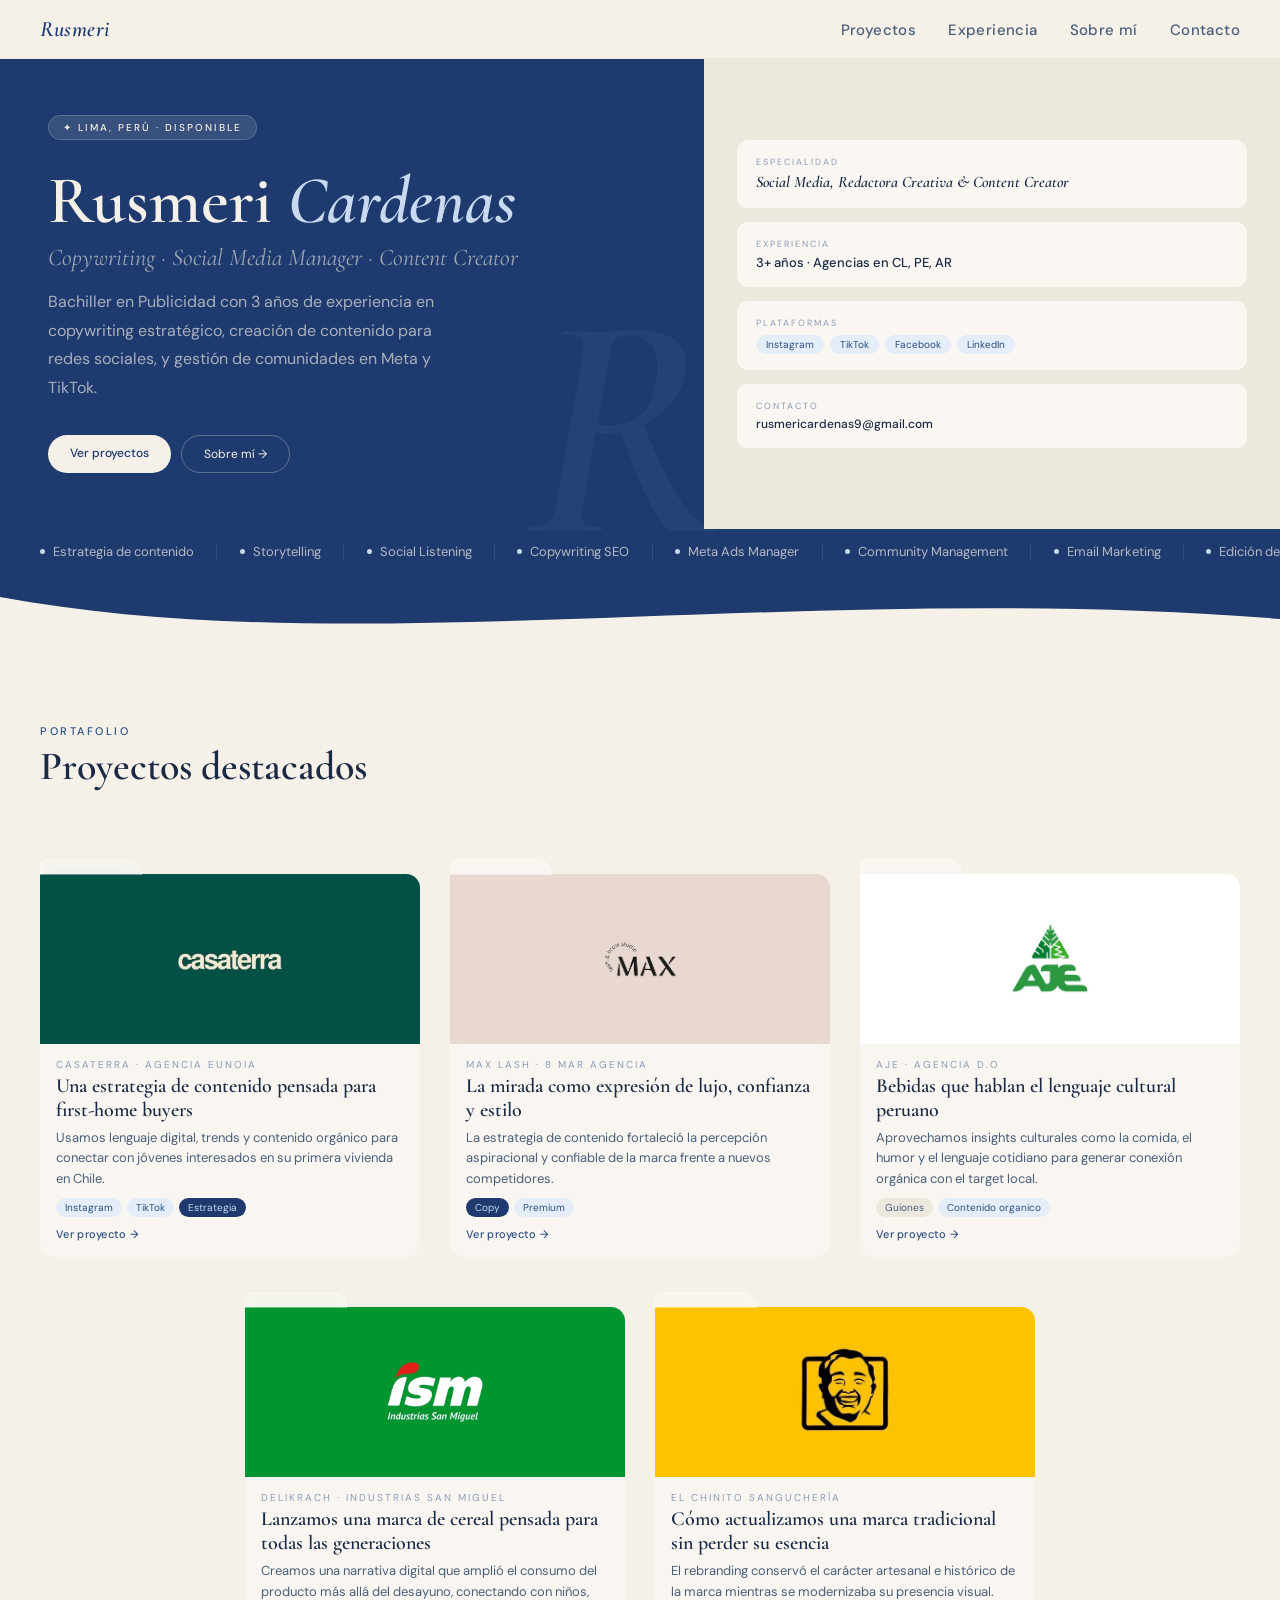
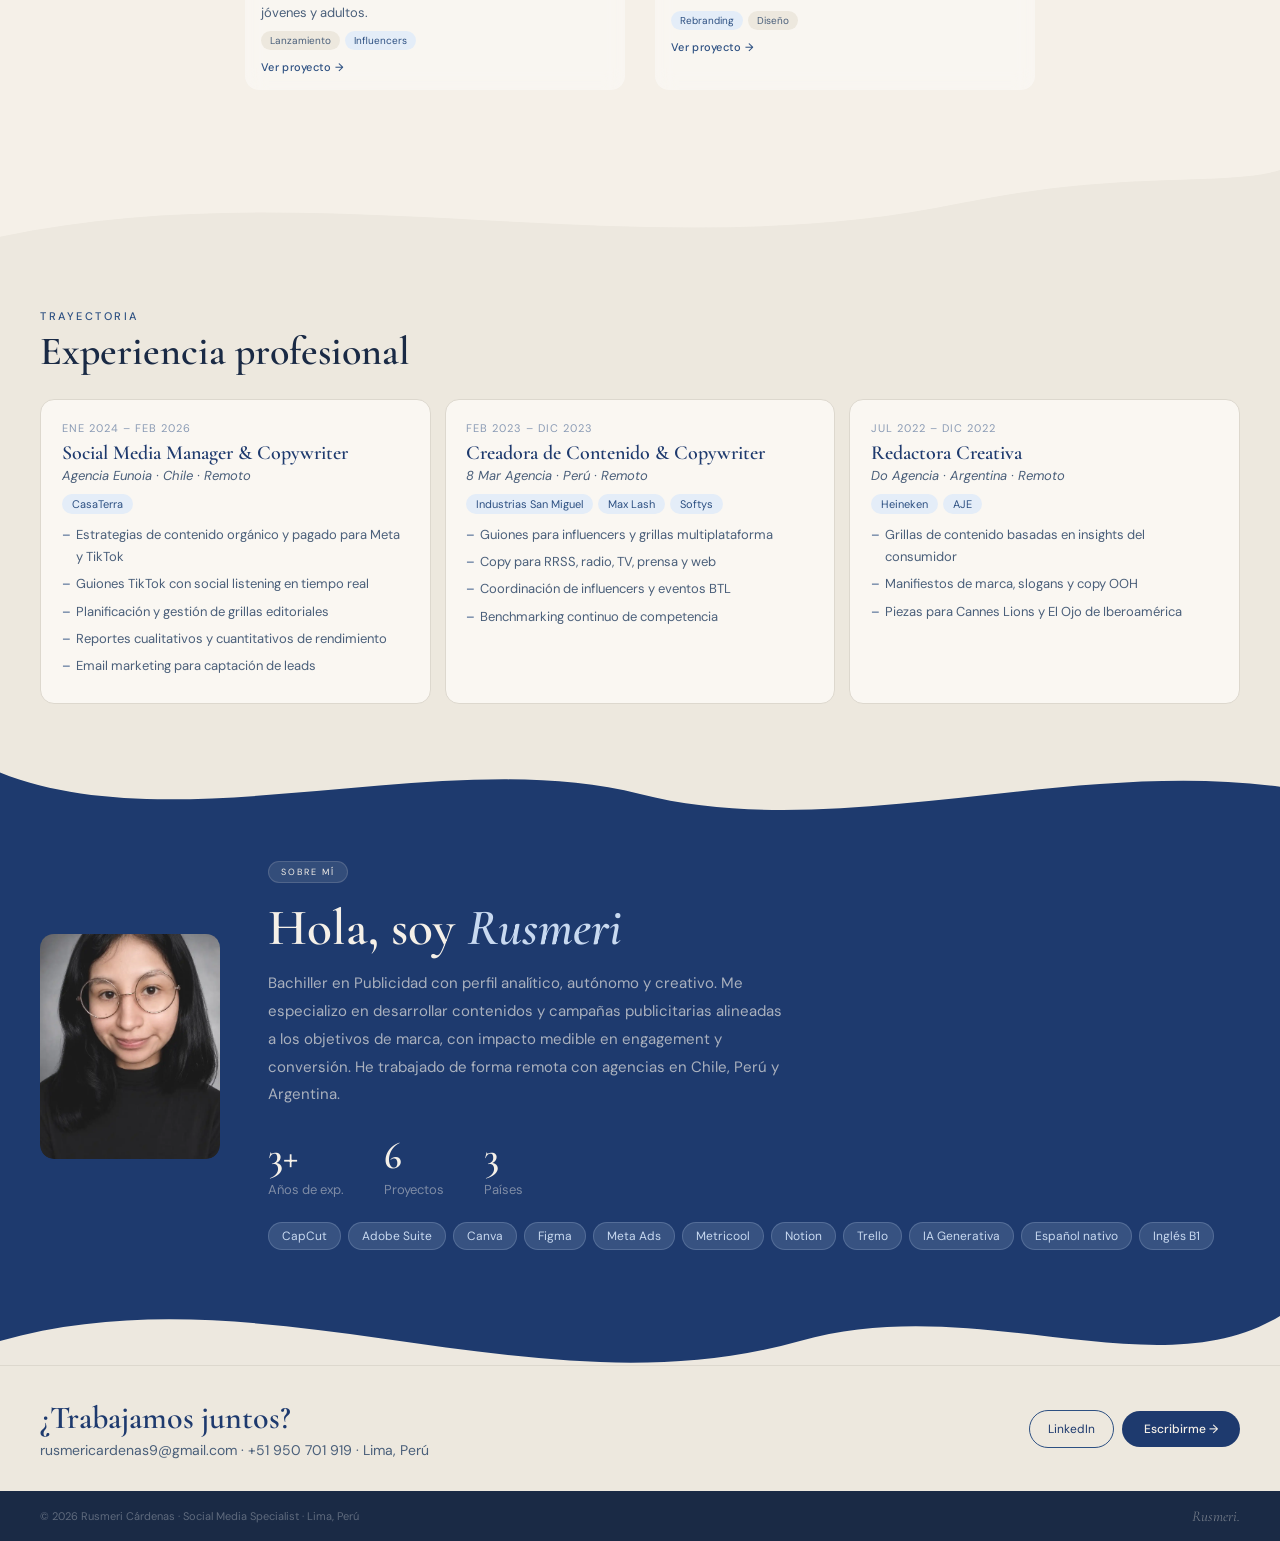
==== index.html @ 6592bb37 "arreglo de foto" ====
<!DOCTYPE html>
<html lang="es">
<head>
<meta charset="UTF-8">
<meta name="viewport" content="width=device-width, initial-scale=1.0">
<title>Rusmeri Cárdenas · Social Media Manager</title>
<meta name="description" content="Portfolio de Rusmeri Cárdenas — Content Creator, Social Media Manager y Copywriting Estratégico con más de 3 años de experiencia en agencias de Chile, Perú y Argentina.">
<link rel="preconnect" href="https://fonts.googleapis.com">
<link rel="preconnect" href="https://fonts.gstatic.com" crossorigin>
<link href="https://fonts.googleapis.com/css2?family=Cormorant+Garamond:ital,wght@0,400;0,600;1,400;1,600&family=DM+Sans:wght@300;400;500&display=swap" rel="stylesheet">
<link rel="stylesheet" href="css/styles.css">
</head>
<body>

<!-- ══════════════════════════════════
     NAVEGACIÓN
══════════════════════════════════ -->
<nav>
  <a href="#" class="nav-logo" id="nav-logo">Rusmeri</a>
  <button class="nav-toggle" id="nav-toggle" aria-label="Abrir menú">
  <span></span>
  <span></span>
  <span></span>
</button>
  <ul class="nav-links">
    <li><a href="#proyectos" class="nav-main-link">Proyectos</a></li>
    <li><a href="#experiencia" class="nav-main-link">Experiencia</a></li>
    <li><a href="#sobre-mi" class="nav-main-link">Sobre mí</a></li>
    <li><a href="#contacto" class="nav-main-link">Contacto</a></li>
  </ul>

  <!-- Menú mobile desplegable -->
  <div class="nav-mobile-menu" id="nav-mobile-menu">
    <a href="#proyectos" class="nav-main-link">Proyectos</a>
    <a href="#experiencia" class="nav-main-link">Experiencia</a>
    <a href="#sobre-mi" class="nav-main-link">Sobre mí</a>
    <a href="#contacto" class="nav-main-link">Contacto</a>
  </div>
  <div class="nav-overlay" id="nav-overlay"></div>
</nav>

<!-- ══════════════════════════════════
     PORTFOLIO (página principal)
══════════════════════════════════ -->
<div id="page-main">

  <!-- HERO -->
  <section class="hero">
    <div class="hero-left">
      <div class="hero-tag reveal reveal-delay-1">✦ Lima, Perú · Disponible</div>
      <h1 class="reveal reveal-delay-2">Rusmeri <em>Cardenas</em></h1>
      <div class="hero-subtitle reveal reveal-delay-3">Copywriting · Social Media Manager · Content Creator</div>
      <p class="reveal reveal-delay-4">Bachiller en Publicidad con 3 años de experiencia en copywriting estratégico, creación de contenido para redes sociales,  y gestión de comunidades en Meta y TikTok.</p>
      <div class="hero-actions reveal reveal-delay-5">
        <a href="#proyectos" class="btn-cream nav-main-link">Ver proyectos</a>
        <a href="#sobre-mi" class="btn-outline nav-main-link">Sobre mí →</a>
      </div>
    </div>
    <div class="hero-right reveal-right">
      <div class="info-card">
        <div class="info-card-label">Especialidad</div>
        <div class="info-card-value script">Social Media, Redactora Creativa & Content Creator</div>
      </div>
      <div class="info-card">
        <div class="info-card-label">Experiencia</div>
        <div class="info-card-value">3+ años · Agencias en CL, PE, AR</div>
      </div>
      <div class="info-card">
        <div class="info-card-label">Plataformas</div>
        <div class="tags-row">
          <span class="mini-tag">Instagram</span>
          <span class="mini-tag">TikTok</span>
          <span class="mini-tag">Facebook</span>
          <span class="mini-tag">LinkedIn</span>
        </div>
      </div>
      <div class="info-card">
        <div class="info-card-label">Contacto</div>
        <div class="info-card-value" style="font-size:12px;">rusmericardenas9@gmail.com</div>
      </div>
    </div>
  </section>

  <!-- SKILLS STRIP -->
  <div class="skills-strip">
    <div class="skill-item"><div class="skill-dot"></div>Estrategia de contenido</div>
    <div class="skill-item"><div class="skill-dot"></div>Storytelling</div>
    <div class="skill-item"><div class="skill-dot"></div>Social Listening</div>
    <div class="skill-item"><div class="skill-dot"></div>Copywriting SEO</div>
    <div class="skill-item"><div class="skill-dot"></div>Meta Ads Manager</div>
    <div class="skill-item"><div class="skill-dot"></div>Community Management</div>
    <div class="skill-item"><div class="skill-dot"></div>Email Marketing</div>
    <div class="skill-item"><div class="skill-dot"></div>Edición de Video</div>
    <div class="skill-item"><div class="skill-dot"></div>Dirección creativa</div>
  </div>

  <!-- ONDA -->
<div class="wave-divider">
  <svg viewBox="0 0 1440 200" xmlns="http://www.w3.org/2000/svg" preserveAspectRatio="none" style="display:block; width:100%; height: 110px;">
    <path d="M0,40 C400,160 900,10 1440,80 L1440,0 L0,0 Z" fill="var(--navy)"/>
  </svg>
</div>

  <!-- PROYECTOS -->
  <section class="section" id="proyectos">
    <div class="section-header">
      <div>
        <div class="section-label">Portafolio</div>
        <div class="section-title">Proyectos destacados</div>
      </div>
    </div>
    <div class="pinterest-grid">

      <!-- PROYECTO 1: CASATERRA -->
      <div class="project-card reveal reveal-delay-1" onclick="location.href='proyecto-casaterra.html'">
        <div class="project-thumb h-md" style="background: linear-gradient(135deg, #035046 0%, #035046 100%); display: flex; align-items: center; justify-content: center;">
          <img src="assets/casaterra.webp" alt="CasaTerra" style="height: 100%; width: 100%; object-fit: contain; padding: 20px;">
        </div>
        <div class="project-info">
          <div class="project-brand">CasaTerra · Agencia Eunoia</div>
          <div class="project-name">Una estrategia de contenido pensada para first-home buyers</div>
          <div class="project-desc">Usamos lenguaje digital, trends y contenido orgánico para conectar con jóvenes interesados en su primera vivienda en Chile.</div>
          <div class="project-tags">
            <span class="tag tag-blue">Instagram</span>
            <span class="tag tag-blue">TikTok</span>
            <span class="tag tag-navy">Estrategia</span>
          </div>
          <div class="project-cta">Ver proyecto →</div>
        </div>
      </div>
<!-- PROYECTO 2: MAX LASH -->
      <div class="project-card reveal reveal-delay-4" onclick="location.href='proyecto-maxlash.html'">
        <div class="project-thumb h-md" style="background: linear-gradient(135deg, #e9d8d2, #e9d8d2 100%); display: flex; align-items: center; justify-content: center;">
          <img src="assets/maxlash.webp" alt="Max Lash" style="height: 100%; width: 100%; object-fit: contain; padding: 20px;">
        </div>
        <div class="project-info">
          <div class="project-brand">Max Lash · 8 Mar Agencia</div>
          <div class="project-name">La mirada como expresión de lujo, confianza y estilo </div>
          <div class="project-desc">La estrategia de contenido fortaleció la percepción aspiracional y confiable de la marca frente a nuevos competidores.</div>
          <div class="project-tags">
            <span class="tag tag-navy">Copy</span>
            <span class="tag tag-blue">Premium</span>
          </div>
          <div class="project-cta">Ver proyecto →</div>
        </div>
      </div>

      <!-- PROYECTO 3: AJE -->
      <div class="project-card reveal reveal-delay-2" onclick="location.href='proyecto-aje.html'">
        <div class="project-thumb h-md" style="background: linear-gradient(135deg, #FFFFFF 0%, #FFFFFF 100%); display: flex; align-items: center; justify-content: center;">
          <img src="assets/aje.webp" alt="Aje" style="height: 100%; width: 100%; object-fit: contain; padding: 20px;">
        </div>
        <div class="project-info">
          <div class="project-brand">AJE · Agencia D.O </div>
          <div class="project-name">Bebidas que hablan el lenguaje cultural peruano</div>
          <div class="project-desc">Aprovechamos insights culturales como la comida, el humor y el lenguaje cotidiano para generar conexión orgánica con el target local.</div>
          <div class="project-tags">
            <span class="tag tag-cream">Guiones</span>
            <span class="tag tag-blue">Contenido organico</span>
          </div>
          <div class="project-cta">Ver proyecto →</div>
        </div>
      </div>

      <!-- PROYECTO 4: ISM -->
      <div class="project-card reveal reveal-delay-3" onclick="location.href='proyecto-ism.html'">
        <div class="project-thumb h-md" style="background: linear-gradient(135deg, #00962f 0%, #00962f 100%); display: flex; align-items: center; justify-content: center;">
          <img src="assets/ism.webp" alt="ISM" style="height: 100%; width: 100%; object-fit: contain; padding: 20px;">
        </div>
        <div class="project-info">
          <div class="project-brand">Delikrach · Industrias San Miguel</div>
          <div class="project-name">Lanzamos una marca de cereal pensada para todas las generaciones</div>
          <div class="project-desc">Creamos una narrativa digital que amplió el consumo del producto más allá del desayuno, conectando con niños, jóvenes y adultos.</div>
          <div class="project-tags">
            <span class="tag tag-cream">Lanzamiento</span>
            <span class="tag tag-blue">Influencers</span>
          </div>
          <div class="project-cta">Ver proyecto →</div>
        </div>
      </div>

      
      <!-- PROYECTO 5: EL CHINITO -->
      <div class="project-card reveal reveal-delay-5" onclick="location.href='proyecto-chinito.html'">
        <div class="project-thumb h-md" style="background: linear-gradient(135deg, #fcc300 0%, #fcc300 100%); display: flex; align-items: center; justify-content: center;">
          <img src="assets/chinito.webp" alt="El Chinito" style="height: 100%; width: 100%; object-fit: contain; padding: 20px;">
        </div>
        <div class="project-info">
          <div class="project-brand">El Chinito Sanguchería</div>
          <div class="project-name">Cómo actualizamos una marca tradicional sin perder su esencia</div>
          <div class="project-desc">El rebranding conservó el carácter artesanal e histórico de la marca mientras se modernizaba su presencia visual.</div>
          <div class="project-tags">
            <span class="tag tag-blue">Rebranding</span>
            <span class="tag tag-cream">Diseño</span>
          </div>
          <div class="project-cta">Ver proyecto →</div>
        </div>
      </div>

    </div>
  </section>

  <!-- ONDA -->
  <div class="wave-divider" style="background: var(--cream);">
    <svg viewBox="0 0 1440 60" xmlns="http://www.w3.org/2000/svg" preserveAspectRatio="none" height="60">
      <path d="M0,40 C360,0 720,60 1080,20 C1260,0 1380,10 1440,0 L1440,60 L0,60 Z" fill="#ede8df"/>
    </svg>
  </div>

  <!-- EXPERIENCIA -->
  <section class="exp-section" id="experiencia">
    <div class="section-header">
      <div>
        <div class="section-label">Trayectoria</div>
        <div class="section-title">Experiencia profesional</div>
      </div>
    </div>
    <div class="exp-grid">
      <div class="exp-card reveal reveal-delay-1">
        <div class="exp-date">Ene 2024 – Feb 2026</div>
        <div class="exp-role">Social Media Manager & Copywriter</div>
        <div class="exp-company">Agencia Eunoia · Chile · Remoto</div>
        <div class="exp-clients"><span class="client-chip">CasaTerra</span></div>
        <ul class="exp-bullets">
          <li>Estrategias de contenido orgánico y pagado para Meta y TikTok</li>
          <li>Guiones TikTok con social listening en tiempo real</li>
          <li>Planificación y gestión de grillas editoriales</li>
          <li>Reportes cualitativos y cuantitativos de rendimiento</li>
          <li>Email marketing para captación de leads</li>
        </ul>
      </div>
      <div class="exp-card reveal reveal-delay-2">
        <div class="exp-date">Feb 2023 – Dic 2023</div>
        <div class="exp-role">Creadora de Contenido & Copywriter</div>
        <div class="exp-company">8 Mar Agencia · Perú · Remoto</div>
        <div class="exp-clients">
          <span class="client-chip">Industrias San Miguel</span>
          <span class="client-chip">Max Lash</span>
          <span class="client-chip">Softys</span>
        </div>
        <ul class="exp-bullets">
          <li>Guiones para influencers y grillas multiplataforma</li>
          <li>Copy para RRSS, radio, TV, prensa y web</li>
          <li>Coordinación de influencers y eventos BTL</li>
          <li>Benchmarking continuo de competencia</li>
        </ul>
      </div>
      <div class="exp-card reveal reveal-delay-3">
        <div class="exp-date">Jul 2022 – Dic 2022</div>
        <div class="exp-role">Redactora Creativa</div>
        <div class="exp-company">Do Agencia · Argentina · Remoto</div>
        <div class="exp-clients">
          <span class="client-chip">Heineken</span>
          <span class="client-chip">AJE</span>
        </div>
        <ul class="exp-bullets">
          <li>Grillas de contenido basadas en insights del consumidor</li>
          <li>Manifiestos de marca, slogans y copy OOH</li>
          <li>Piezas para Cannes Lions y El Ojo de Iberoamérica</li>
        </ul>
      </div>
    </div>
  </section>

  <!-- ONDA -->
  <div class="wave-divider" style="background: var(--cream-dark);">
    <svg viewBox="0 0 1440 70" xmlns="http://www.w3.org/2000/svg" preserveAspectRatio="none" height="70">
      <path d="M0,20 C200,70 500,0 720,35 C940,70 1200,10 1440,30 L1440,70 L0,70 Z" fill="#1e3a6e"/>
    </svg>
  </div>

  <!-- SOBRE MÍ -->
  <section class="about-section" id="sobre-mi">
    <div class="about-photo reveal-left">
      <div class="about-photo reveal-left">
    <img src="assets/rusmericardenas.webp" alt="Rusmeri Cárdenas" class="about-photo-img">
</div>
      <div class="about-photo-emoji"></div>
      <p class="about-photo-label">Agrega tu foto aquí</p>
    </div>
    <div class="about-content reveal-right">
      <div class="about-tag">Sobre mí</div>
      <h2>Hola, soy <em>Rusmeri</em></h2>
      <p>Bachiller en Publicidad con perfil analítico, autónomo y creativo. Me especializo en desarrollar contenidos y campañas publicitarias alineadas a los objetivos de marca, con impacto medible en engagement y conversión. He trabajado de forma remota con agencias en Chile, Perú y Argentina.</p>
      <div class="about-stats">
        <div><div class="astat-num">3+</div><div class="astat-label">Años de exp.</div></div>
        <div><div class="astat-num">6</div><div class="astat-label">Proyectos</div></div>
        <div><div class="astat-num">3</div><div class="astat-label">Países</div></div>
      </div>
      <div class="skills-grid">
        <span class="skill-pill">CapCut</span>
        <span class="skill-pill">Adobe Suite</span>
        <span class="skill-pill">Canva</span>
        <span class="skill-pill">Figma</span>
        <span class="skill-pill">Meta Ads</span>
        <span class="skill-pill">Metricool</span>
        <span class="skill-pill">Notion</span>
        <span class="skill-pill">Trello</span>
        <span class="skill-pill">IA Generativa</span>
        <span class="skill-pill">Español nativo</span>
        <span class="skill-pill">Inglés B1</span>
      </div>
    </div>
  </section>

  <!-- ONDA -->
  <div class="wave-divider" style="background: var(--navy);">
    <svg viewBox="0 0 1440 40" xmlns="http://www.w3.org/2000/svg" preserveAspectRatio="none" height="30">
      <path d="M0,30 C300,0 600,60 900,30 C1100,10 1300,50 1440,20 L1440,60 L0,60 Z" fill="#ede8df"/>
    </svg>
  </div>

  <!-- CONTACTO -->
  <div class="contact-strip reveal" id="contacto">
    <div class="contact-left">
      <h3>¿Trabajamos juntos?</h3>
      <p>rusmericardenas9@gmail.com · +51 950 701 919 · Lima, Perú</p>
    </div>
    <div class="contact-right">
      <a href="https://linkedin.com/in/rusmericardenasquispe" target="_blank" class="btn-ghost">LinkedIn</a>
      <a href="mailto:rusmericardenas9@gmail.com" class="btn-navy">Escribirme →</a>
    </div>
  </div>

  <!-- FOOTER -->
  <footer>
    <span>© 2026 Rusmeri Cárdenas · Social Media Specialist · Lima, Perú</span>
    <div class="footer-name">Rusmeri.</div>
  </footer>

</div><!-- /page-main -->


<!-- ══════════════════════════════════
     PÁGINAS DE PROYECTO (ocultas)
══════════════════════════════════ -->

<!-- PROYECTO 1 -->
<div id="proyecto-1" class="project-page" style="display:none;">
  <div class="proj-hero" style="background: linear-gradient(135deg, #1e3a6e 0%, #2d5082 100%);">
    <button class="btn-back" onclick="cerrarProyecto()">← Volver al portfolio</button>
    <div class="proj-hero-content">
      <div class="proj-label">CasaTerra · Agencia Eunoia</div>
      <h1>Estrategia Orgánica<br><em>Meta & TikTok</em></h1>
      <div class="proj-tags">
        <span class="tag tag-blue">Instagram</span>
        <span class="tag tag-blue">TikTok</span>
        <span class="tag tag-navy">Estrategia</span>
      </div>
    </div>
    <div class="proj-hero-thumb">📱</div>
  </div>
  <div class="proj-body">
    <div class="proj-section">
      <h2>Descripción del proyecto</h2>
      <p><!-- Escribe aquí el resumen del proyecto. Puedes borrar este texto y reemplazarlo con el tuyo. --></p>
    </div>
    <div class="proj-section">
      <h2>Mi rol</h2>
      <p><!-- Describe tu rol específico en el proyecto. --></p>
    </div>
    <div class="proj-section">
      <h2>Resultados</h2>
      <p><!-- Agrega métricas o resultados clave. --></p>
    </div>
    <div class="proj-gallery">
      <!-- PARA AGREGAR IMÁGENES:
      <img src="img/casaterra-1.jpg" alt="CasaTerra feed">
      <img src="img/casaterra-2.jpg" alt="CasaTerra stories">
      Puedes agregar tantas imágenes como quieras aquí. -->
      <div class="gallery-placeholder">📸 Agrega tus imágenes aquí</div>
    </div>
    <div class="proj-footer">
      <button class="btn-navy" onclick="cerrarProyecto()">← Ver todos los proyectos</button>
    </div>
  </div>
</div>

<!-- PROYECTO 2 -->
<div id="proyecto-2" class="project-page" style="display:none;">
  <div class="proj-hero" style="background: linear-gradient(135deg, #c8d9f0 0%, #e4edf8 100%);">
    <button class="btn-back" onclick="cerrarProyecto()" style="color: var(--navy); border-color: rgba(30,58,110,0.3);">← Volver al portfolio</button>
    <div class="proj-hero-content">
      <div class="proj-label" style="color: var(--text-mid);">Industrias San Miguel · 8 Mar Agencia</div>
      <h1 style="color: var(--navy);">Guiones & Contenido<br><em>Multiplataforma</em></h1>
      <div class="proj-tags">
        <span class="tag tag-cream">Guiones</span>
        <span class="tag tag-blue">Influencers</span>
      </div>
    </div>
    <div class="proj-hero-thumb">🎬</div>
  </div>
  <div class="proj-body">
    <div class="proj-section">
      <h2>Descripción del proyecto</h2>
      <p><!-- Escribe aquí el resumen del proyecto. --></p>
    </div>
    <div class="proj-section">
      <h2>Mi rol</h2>
      <p><!-- Describe tu rol específico. --></p>
    </div>
    <div class="proj-section">
      <h2>Resultados</h2>
      <p><!-- Agrega métricas o resultados clave. --></p>
    </div>
    <div class="proj-gallery">
      <div class="gallery-placeholder">📸 Agrega tus imágenes aquí</div>
    </div>
    <div class="proj-footer">
      <button class="btn-navy" onclick="cerrarProyecto()">← Ver todos los proyectos</button>
    </div>
  </div>
</div>

<!-- PROYECTO 3 -->
<div id="proyecto-3" class="project-page" style="display:none;">
  <div class="proj-hero" style="background: linear-gradient(135deg, #e4edf8 0%, #c8d9f0 100%);">
    <button class="btn-back" onclick="cerrarProyecto()" style="color: var(--navy); border-color: rgba(30,58,110,0.3);">← Volver al portfolio</button>
    <div class="proj-hero-content">
      <div class="proj-label" style="color: var(--text-mid);">Max Lash · 8 Mar Agencia</div>
      <h1 style="color: var(--navy);">Copywriting<br><em>Campaña RRSS</em></h1>
      <div class="proj-tags">
        <span class="tag tag-navy">Copy</span>
        <span class="tag tag-blue">Meta</span>
      </div>
    </div>
    <div class="proj-hero-thumb">✍️</div>
  </div>
  <div class="proj-body">
    <div class="proj-section">
      <h2>Descripción del proyecto</h2>
      <p><!-- Escribe aquí el resumen del proyecto. --></p>
    </div>
    <div class="proj-section">
      <h2>Mi rol</h2>
      <p><!-- Describe tu rol específico. --></p>
    </div>
    <div class="proj-section">
      <h2>Resultados</h2>
      <p><!-- Agrega métricas o resultados clave. --></p>
    </div>
    <div class="proj-gallery">
      <div class="gallery-placeholder">📸 Agrega tus imágenes aquí</div>
    </div>
    <div class="proj-footer">
      <button class="btn-navy" onclick="cerrarProyecto()">← Ver todos los proyectos</button>
    </div>
  </div>
</div>

<!-- PROYECTO 4 -->
<div id="proyecto-4" class="project-page" style="display:none;">
  <div class="proj-hero" style="background: linear-gradient(135deg, #f5f0e8 0%, #ede8df 100%);">
    <button class="btn-back" onclick="cerrarProyecto()" style="color: var(--navy); border-color: rgba(30,58,110,0.3);">← Volver al portfolio</button>
    <div class="proj-hero-content">
      <div class="proj-label" style="color: var(--text-mid);">Softys · 8 Mar Agencia</div>
      <h1 style="color: var(--navy);">Analítica &<br><em>Benchmarking</em></h1>
      <div class="proj-tags">
        <span class="tag tag-cream">Reportes</span>
        <span class="tag tag-blue">Metricool</span>
      </div>
    </div>
    <div class="proj-hero-thumb">📊</div>
  </div>
  <div class="proj-body">
    <div class="proj-section">
      <h2>Descripción del proyecto</h2>
      <p><!-- Escribe aquí el resumen del proyecto. --></p>
    </div>
    <div class="proj-section">
      <h2>Mi rol</h2>
      <p><!-- Describe tu rol específico. --></p>
    </div>
    <div class="proj-section">
      <h2>Resultados</h2>
      <p><!-- Agrega métricas o resultados clave. --></p>
    </div>
    <div class="proj-gallery">
      <div class="gallery-placeholder">📸 Agrega tus imágenes aquí</div>
    </div>
    <div class="proj-footer">
      <button class="btn-navy" onclick="cerrarProyecto()">← Ver todos los proyectos</button>
    </div>
  </div>
</div>

<!-- PROYECTO 5 -->
<div id="proyecto-5" class="project-page" style="display:none;">
  <div class="proj-hero" style="background: linear-gradient(135deg, #2d5082 0%, #1e3a6e 100%);">
    <button class="btn-back" onclick="cerrarProyecto()">← Volver al portfolio</button>
    <div class="proj-hero-content">
      <div class="proj-label">Heineken · Do Agencia</div>
      <h1>Conceptualización<br><em>Cannes Lions</em></h1>
      <div class="proj-tags">
        <span class="tag tag-navy">Creativo</span>
        <span class="tag tag-blue">Branding</span>
      </div>
    </div>
    <div class="proj-hero-thumb">🏆</div>
  </div>
  <div class="proj-body">
    <div class="proj-section">
      <h2>Descripción del proyecto</h2>
      <p><!-- Escribe aquí el resumen del proyecto. --></p>
    </div>
    <div class="proj-section">
      <h2>Mi rol</h2>
      <p><!-- Describe tu rol específico. --></p>
    </div>
    <div class="proj-section">
      <h2>Resultados</h2>
      <p><!-- Agrega métricas o resultados clave. --></p>
    </div>
    <div class="proj-gallery">
      <div class="gallery-placeholder">📸 Agrega tus imágenes aquí</div>
    </div>
    <div class="proj-footer">
      <button class="btn-navy" onclick="cerrarProyecto()">← Ver todos los proyectos</button>
    </div>
  </div>
</div>

<!-- PROYECTO 6 -->
<div id="proyecto-6" class="project-page" style="display:none;">
  <div class="proj-hero" style="background: linear-gradient(135deg, #c8d9f0 0%, #1e3a6e 100%);">
    <button class="btn-back" onclick="cerrarProyecto()">← Volver al portfolio</button>
    <div class="proj-hero-content">
      <div class="proj-label">AJE · Do Agencia</div>
      <h1>Rebranding &<br><em>Manifiestos de Marca</em></h1>
      <div class="proj-tags">
        <span class="tag tag-blue">OOH</span>
        <span class="tag tag-cream">Rebranding</span>
      </div>
    </div>
    <div class="proj-hero-thumb">💡</div>
  </div>
  <div class="proj-body">
    <div class="proj-section">
      <h2>Descripción del proyecto</h2>
      <p><!-- Escribe aquí el resumen del proyecto. --></p>
    </div>
    <div class="proj-section">
      <h2>Mi rol</h2>
      <p><!-- Describe tu rol específico. --></p>
    </div>
    <div class="proj-section">
      <h2>Resultados</h2>
      <p><!-- Agrega métricas o resultados clave. --></p>
    </div>
    <div class="proj-gallery">
      <div class="gallery-placeholder">📸 Agrega tus imágenes aquí</div>
    </div>
    <div class="proj-footer">
      <button class="btn-navy" onclick="cerrarProyecto()">← Ver todos los proyectos</button>
    </div>
  </div>
</div>

<script src="js/main.js"></script>
<script>
  const navToggle = document.getElementById('nav-toggle');
  const navMobileMenu = document.getElementById('nav-mobile-menu');
  const navOverlay = document.getElementById('nav-overlay');

  navToggle.addEventListener('click', function() {
    navToggle.classList.toggle('open');
    navMobileMenu.classList.toggle('open');
    navOverlay.classList.toggle('open');
  });

  navOverlay.addEventListener('click', function() {
    navToggle.classList.remove('open');
    navMobileMenu.classList.remove('open');
    navOverlay.classList.remove('open');
  });

  navMobileMenu.querySelectorAll('a').forEach(function(link) {
    link.addEventListener('click', function() {
      navToggle.classList.remove('open');
      navMobileMenu.classList.remove('open');
      navOverlay.classList.remove('open');
    });
  });
</script>
</body>
</html>
---- css/styles.css ----
/* ============================================
   PORTFOLIO RUSMERI CÁRDENAS
   styles.css — Todos los estilos
   ============================================ */

* { margin: 0; padding: 0; box-sizing: border-box; }

/* ── VARIABLES ── */
:root {
  --navy: #1e3a6e;
  --navy-mid: #2d5082;
  --cream: #f5f0e8;
  --cream-dark: hsl(39, 28%, 90%);
  --cream-light: #faf7f2;
  --blue-soft: #c8d9f0;
  --blue-pastel: #e4edf8;
  --text-dark: #1a2a45;
  --text-mid: #4a5f7a;
  --text-light: #8a9bb5;
  --white: #ffffff;
}

html { scroll-behavior: smooth; }
body { font-family: 'DM Sans', sans-serif; background: #f5f0e8; color: var(--text-dark); }

/* ── NAV ── */
nav {
  display: flex; justify-content: space-between; align-items: center;
  padding: 1rem 2.5rem;
  background: #f5f0e8;
  border-bottom: 1px solid var(--cream-dark);
  position: sticky; top: 0; z-index: 100;
  /* Necesario para anclar el dropdown al nav */
  flex-wrap: wrap;
}
.nav-logo {
  font-family: 'Cormorant Garamond', serif;
  font-size: 22px; font-style: italic; font-weight: 600;
  color: var(--navy); letter-spacing: 0.5px;
  text-decoration: none;
}
.nav-links { display: flex; gap: 2rem; list-style: none; }
.nav-links a {
  font-size: 15px; font-weight: 500;
  color: var(--text-mid); text-decoration: none;
  letter-spacing: 0.4px; transition: color 0.2s;
}
.nav-links a:hover { color: var(--navy); }

/* ── HAMBURGER TOGGLE ── */
.nav-toggle {
  display: none;
  flex-direction: column;
  justify-content: center;
  align-items: center;
  gap: 5px;
  width: 36px; height: 36px;
  background: transparent;
  border: none; cursor: pointer;
  padding: 4px;
  z-index: 200;
}
.nav-toggle span {
  display: block;
  width: 22px; height: 2px;
  background: var(--navy);
  border-radius: 2px;
  transition: transform 0.3s, opacity 0.3s;
}
.nav-toggle.open span:nth-child(1) { transform: translateY(7px) rotate(45deg); }
.nav-toggle.open span:nth-child(2) { opacity: 0; }
.nav-toggle.open span:nth-child(3) { transform: translateY(-7px) rotate(-45deg); }

/* Mobile nav dropdown – fluye dentro del <nav> flex wrapping */
.nav-mobile-menu {
  position: fixed;
  top: 0;
  left: -100%;
  width: 75%;
  height: 100vh;
  background: var(--cream);
  flex-direction: column;
  padding: 2rem 1.5rem;
  z-index: 999;
  transition: left 0.3s ease;
  display: flex;
}

.nav-mobile-menu.open {
  left: 0;
}
/* Overlay detrás del menú */
.nav-overlay {
  display: none;
  position: fixed;
  top: 0; left: 0;
  width: 100%; height: 100%;
  background: rgba(0, 0, 0, 0.4);
  z-index: 998;
}

.nav-overlay.open { display: block; }
.nav-mobile-menu a {
  font-size: 22px; font-weight: 500;
  color: var(--text-dark);
  text-decoration: none;
  padding: 1.2rem 1.5rem;
  border-bottom: 1px solid var(--cream-dark);
  letter-spacing: 0.3px;
  transition: background 0.15s, color 0.15s;
}
.nav-mobile-menu a:last-child { border-bottom: none; }
.nav-mobile-menu a:hover { background: var(--cream-dark); color: var(--navy); }
.nav-mobile-menu .nav-cta-mobile {
  margin: 0.75rem 2.5rem 0;
  background: var(--navy); color: var(--cream);
  font-size: 15px; font-weight: 500;
  padding: 10px 22px; border-radius: 999px;
  text-align: center; display: block;
  text-decoration: none;
  transition: opacity 0.2s;
}
.nav-mobile-menu .nav-cta-mobile:hover { opacity: 0.85; border-bottom: none; background: var(--navy); }
.nav-cta {
  background: var(--navy); color: var(--cream);
  font-size: 14px; font-weight: 500;
  padding: 9px 22px; border-radius: 999px;
  border: none; cursor: pointer;
  font-family: 'DM Sans', sans-serif;
  letter-spacing: 0.3px;
  text-decoration: none; display: inline-block;
  transition: opacity 0.2s;
}
.nav-cta:hover { opacity: 0.85; }

/* ── HERO ── */
.hero {
  display: grid; grid-template-columns: 1.1fr 0.9fr;
  min-height: 100px;
  position: relative;
}
.hero-left {
  background: var(--navy);
  padding: 3.5rem 3rem;
  display: flex; flex-direction: column; justify-content: center;
  position: relative; overflow: visible;
}
.hero-left::before {
  content: 'R';
  font-family: 'Cormorant Garamond', serif;
  font-size: 320px; font-style: italic; font-weight: 600;
  color: rgba(255,255,255,0.04);
  position: absolute; right: -20px; bottom: -60px;
  line-height: 1; pointer-events: none; user-select: none;
}
.hero-tag {
  display: inline-flex; align-items: center; gap: 6px;
  background: rgba(245,240,232,0.12);
  color: var(--cream);
  font-size: 10px; font-weight: 500; letter-spacing: 2px;
  text-transform: uppercase;
  padding: 5px 14px; border-radius: 999px;
  margin-bottom: 1.5rem; width: fit-content;
  border: 1px solid rgba(245,240,232,0.2);
}
.hero-left h1 {
  font-family: 'Cormorant Garamond', serif;
  font-size: 4.2rem; font-weight: 600;
  color: var(--cream); line-height: 1.1; margin-bottom: 0.3rem;
}
.hero-left h1 em { font-style: italic; color: var(--blue-soft); }
.hero-subtitle {
  font-family: 'Cormorant Garamond', serif;
  font-size: 1.5rem; font-style: italic;
  color: rgba(245,240,232,0.6); margin-bottom: 1rem;
}
.hero-left p {
  color: rgba(245,240,232,0.65);
  font-size: 16px; line-height: 1.8;
  margin-bottom: 2rem; max-width: 420px;
}
.hero-actions { display: flex; gap: 10px; flex-wrap: wrap; }

/* ── BOTONES ── */
.btn-cream {
  background: var(--cream); color: var(--navy);
  font-size: 12px; font-weight: 500;
  padding: 10px 22px; border-radius: 999px;
  border: none; cursor: pointer;
  font-family: 'DM Sans', sans-serif;
  text-decoration: none; display: inline-block;
  transition: opacity 0.2s;
}
.btn-cream:hover { opacity: 0.85; }
.btn-outline {
  background: transparent; color: var(--cream);
  font-size: 12px; font-weight: 400;
  padding: 10px 22px; border-radius: 999px;
  border: 1px solid rgba(245,240,232,0.3);
  cursor: pointer; font-family: 'DM Sans', sans-serif;
  text-decoration: none; display: inline-block;
  transition: border-color 0.2s;
}
.btn-outline:hover { border-color: rgba(245,240,232,0.6); }
.btn-navy {
  background: var(--navy); color: var(--cream);
  font-size: 12px; font-weight: 500;
  padding: 10px 22px; border-radius: 999px;
  border: none; cursor: pointer;
  font-family: 'DM Sans', sans-serif;
  text-decoration: none; display: inline-block;
  transition: opacity 0.2s;
}
.btn-navy:hover { opacity: 0.85; }
.btn-ghost {
  background: transparent; color: var(--navy);
  font-size: 12px; padding: 10px 18px; border-radius: 999px;
  border: 1px solid var(--navy-mid); cursor: pointer;
  font-family: 'DM Sans', sans-serif;
  text-decoration: none; display: inline-block;
  transition: background 0.2s;
}
.btn-ghost:hover { background: rgba(30,58,110,0.06); }

/* ── HERO RIGHT ── */
.hero-right {
  background: var(--cream-dark);
  padding: 2.5rem 2rem;
  display: flex; flex-direction: column; gap: 12px;
  justify-content: center;
}
.info-card {
  background: var(--cream-light);
  border: 1px solid var(--cream-dark);
  border-radius: 12px; padding: 1rem 1.2rem;
}
.info-card-label {
  font-size: 9px; letter-spacing: 2px; text-transform: uppercase;
  color: var(--text-light); margin-bottom: 4px;
}
.info-card-value {
  font-size: 13px; font-weight: 500; color: var(--text-dark);
}
.info-card-value.script {
  font-family: 'Cormorant Garamond', serif;
  font-size: 16px; font-style: italic; font-weight: 600;
}
.tags-row { display: flex; gap: 6px; flex-wrap: wrap; margin-top: 6px; }
.mini-tag {
  font-size: 10px; padding: 3px 10px; border-radius: 999px;
  background: var(--blue-pastel); color: var(--navy-mid); font-weight: 400;
}

/* ── SKILLS STRIP ── */
.skills-strip {
  background: var(--navy);
  padding: 0.9rem 2.5rem;
  display: flex; gap: 0; overflow-x: auto; align-items: center;
}
.skills-strip::-webkit-scrollbar { display: none; }
.skill-item {
  display: flex; align-items: center; gap: 8px;
  padding: 0 1.4rem; white-space: nowrap;
  border-right: 1px solid rgba(255,255,255,0.1);
  font-size: 13px; color: rgba(245,240,232,0.7);
  font-weight: 400;
}
.skill-item:first-child { padding-left: 0; }
.skill-dot { width: 5px; height: 5px; border-radius: 50%; background: var(--blue-soft); flex-shrink: 0; }

/* ── SECCIONES ── */
.section { padding: 2.5rem 2.5rem; }
.section-header {
  display: flex; justify-content: space-between; align-items: flex-end;
  margin-bottom: 1.5rem;
}
.section-label {
  font-size: 11px; letter-spacing: 2.5px; text-transform: uppercase;
  color: var(--navy-mid); margin-bottom: 4px; font-weight: 500;
}
.section-title {
  font-family: 'Cormorant Garamond', serif;
  font-size: 2.5rem; font-weight: 600; color: var(--text-dark);
}

/* ── GRID PROYECTOS (estilo Pinterest) ── */
.pinterest-grid { 
    display: flex; 
    flex-wrap: wrap; 
    gap: 30px; 
    justify-content: center; 
    padding: 40px 0%; /* Añadimos un poco de espacio a los lados */
    width: 100%;    /* Ocupa todo el ancho disponible */
    max-width: 100%; /* Elimina cualquier restricción de tamaño */
    background-color: #f5f0e8;
}
/* 1. EL CUERPO DE LA TARJETA (TU FOLIO) */
.project-card {
    position: relative;
    width: calc(33.33% - 20px); /* Todas las carpetas del mismo ancho para que se vea ordenado */
    margin-top: 20px;
    border-radius:14px;
    background: rgba(255, 255, 255, 0.4);
    border: none;
    backdrop-filter: blur(10px);
    -webkit-backdrop-filter: blur(10px);
    
    /* CAMBIO CLAVE: Cambia hidden por visible */
    overflow: visible; 
    
    cursor: pointer;
    transition: transform 0.2s, box-shadow 0.2s;
}

/* 2. LA PESTAÑA DEL FOLIO (LA SOLAPA SUPERIOR) */
.project-card::before {
    content: "";
    position: absolute;
    top: -15px; 
    left: 0;
    width: 100px; 
    height: 15px;
    background: rgba(255, 255, 255, 0.4); 
    backdrop-filter: blur(10px);
    -webkit-backdrop-filter: blur(10px);
    border: 1px solid rgba(255, 255, 255, 0.3);
    border-bottom: none; 
    border-radius: 10px 20px 0 0; 
    z-index: 10;
}
.project-card:hover {
  transform: translateY(-3px);
  box-shadow: 0 8px 30px rgba(30,58,110,0.12);
}
.project-thumb {
  width: 100%; display: flex;
  align-items: center; justify-content: center;
  font-size: 36px; position: relative; border-radius: 0 14px 0 0;
  /*
    PARA AGREGAR TUS FOTOS:
    <img src="imagen.jpg" style="width:100%; height:100%; object-fit:cover;">
    PARA VIDEO:
    <video src="video.mp4" autoplay muted loop style="width:100%; height:100%; object-fit:cover;"></video>
  */
}
.project-thumb.h-sm { height: 120px; }
.project-thumb.h-md { height: 170px; }
.project-thumb.h-lg { height: 210px; }
.project-info { padding: 14px 16px 16px; }
.project-brand {
  font-size: 10px; letter-spacing: 2px; text-transform: uppercase;
  color: var(--text-light); margin-bottom: 3px;
}
.project-name {
  font-family: 'Cormorant Garamond', serif;
  font-size: 20px; font-weight: 600;
  color: var(--text-dark); margin-bottom: 6px; line-height: 1.2;
}
.project-desc {
  font-size: 13px; color: var(--text-mid);
  line-height: 1.6; margin-bottom: 8px;
}
.project-tags { display: flex; gap: 5px; flex-wrap: wrap; }
.tag { font-size: 10px; padding: 3px 9px; border-radius: 999px; }
.tag-blue { background: var(--blue-pastel); color: var(--navy-mid); }
.tag-navy { background: var(--navy); color: var(--blue-soft); }
.tag-cream { background: var(--cream-dark); color: var(--text-mid); }

/* ── EXPERIENCIA ── */
.exp-section {
  background: var(--cream-dark);
  padding: 2.5rem 2.5rem;
  border-top: none;
}
.exp-grid { display: grid; grid-template-columns: repeat(3, 1fr); gap: 14px; }
.exp-card {
  background: var(--cream-light);
  border: 1px solid #ddd8ce;
  border-radius: 14px; padding: 1.3rem;
}
.exp-date {
  font-size: 11px; letter-spacing: 1px; color: var(--text-light);
  text-transform: uppercase; margin-bottom: 6px;
}
.exp-role {
  font-family: 'Cormorant Garamond', serif;
  font-size: 20px; font-weight: 600; color: var(--navy);
  margin-bottom: 2px;
}
.exp-company {
  font-size: 13px; color: var(--text-mid);
  margin-bottom: 10px; font-style: italic;
}
.exp-clients { display: flex; gap: 5px; flex-wrap: wrap; margin-bottom: 10px; }
.client-chip {
  font-size: 11px; padding: 3px 10px; border-radius: 999px;
  background: var(--blue-pastel); color: var(--navy-mid);
}
.exp-bullets { list-style: none; }
.exp-bullets li {
  font-size: 13px; color: var(--text-mid); line-height: 1.7;
  padding-left: 14px; position: relative; margin-bottom: 5px;
}
.exp-bullets li::before { content: '–'; position: absolute; left: 0; color: var(--navy-mid); }

/* ── SOBRE MÍ ── */
.about-section {
  background: var(--navy);
  padding: 1rem 2.5rem;
  display: grid; grid-template-columns: auto 1fr;
  gap: 3rem; align-items: center;
}
.about-photo {
  width: 180px; height: 240px;
  border-radius: 14px; overflow: hidden;
  display: flex; flex-direction: column;
  align-items: center; justify-content: center;
  gap: 8px;
  flex-shrink: 0;
}
.about-photo-img {
  width: 100%;
  height: 100%;
  object-fit: cover;
  object-position: center top;
  border-radius: inherit;
  display: block;
}
.about-photo-emoji { font-size: 52px; }
.about-photo-label {
  font-size: 11px; color: rgba(255,255,255,0.4);
  text-align: center; padding: 0 12px; line-height: 1.4;
}
.about-tag {
  display: inline-block;
  background: rgba(245,240,232,0.1); color: var(--cream);
  font-size: 9px; letter-spacing: 2px; text-transform: uppercase;
  padding: 4px 12px; border-radius: 999px; margin-bottom: 1rem;
  border: 1px solid rgba(245,240,232,0.15);
}
.about-content h2 {
  font-family: 'Cormorant Garamond', serif;
  font-size: 3.2rem; font-weight: 600;
  color: var(--cream); line-height: 1.15; margin-bottom: 0.8rem;
}
.about-content h2 em { font-style: italic; color: var(--blue-soft); }
.about-content p {
  color: rgba(245,240,232,0.65); font-size: 15px;
  line-height: 1.85; margin-bottom: 1.5rem; max-width: 520px;
}
.about-stats { display: flex; gap: 2.5rem; margin-bottom: 1.5rem; }
.astat-num {
  font-family: 'Cormorant Garamond', serif;
  font-size: 2.4rem; font-weight: 600; color: var(--cream);
}
.astat-label { font-size: 13px; color: rgba(245,240,232,0.45); margin-top: 2px; }
.skills-grid { display: flex; flex-wrap: wrap; gap: 7px; }
.skill-pill {
  font-size: 12px; padding: 5px 13px; border-radius: 999px;
  background: rgba(200,217,240,0.15); color: var(--blue-soft);
  border: 1px solid rgba(200,217,240,0.2);
}

/* ── CONTACTO ── */
.contact-strip {
  background: var(--cream-dark);
  padding: 2rem 2.5rem;
  display: flex; justify-content: space-between; align-items: center;
  border-top: 1px solid #ddd8ce;
}
.contact-left h3 {
  font-family: 'Cormorant Garamond', serif;
  font-size: 2rem; font-weight: 600; color: var(--navy);
}
.contact-left p { font-size: 14px; color: var(--text-mid); margin-top: 4px; }
.contact-right { display: flex; gap: 8px; align-items: center; }

/* ── FOOTER ── */
footer {
  background: var(--text-dark);
  padding: 1rem 2.5rem;
  display: flex; justify-content: space-between; align-items: center;
}
footer span { font-size: 11px; color: rgba(255,255,255,0.3); }
.footer-name {
  font-family: 'Cormorant Garamond', serif;
  font-size: 15px; font-style: italic; color: rgba(245,240,232,0.4);
}

/* ── ONDAS ── */
.wave-divider {
  display: block;
  width: 100%;
  overflow: hidden;
  line-height: 0;
  margin: 0;
  padding: 0;
  background-color: #f5f0e8;
  margin-bottom: -1px; /* ESTO CIERRA LA GRIETA BLANCA */
}

.wave-divider svg {
  display: block;
  width: 100%;
  height: 100px;
}

/* ── ANIMACIONES DE SCROLL ── */
.reveal {
  opacity: 0;
  transform: translateY(32px);
  transition: opacity 0.7s cubic-bezier(0.22, 1, 0.36, 1),
              transform 0.7s cubic-bezier(0.22, 1, 0.36, 1);
}
.reveal.visible { opacity: 1; transform: translateY(0); }

.reveal-left {
  opacity: 0; transform: translateX(-32px);
  transition: opacity 0.7s cubic-bezier(0.22, 1, 0.36, 1),
              transform 0.7s cubic-bezier(0.22, 1, 0.36, 1);
}
.reveal-left.visible { opacity: 1; transform: translateX(0); }

.reveal-right {
  opacity: 0; transform: translateX(32px);
  transition: opacity 0.7s cubic-bezier(0.22, 1, 0.36, 1),
              transform 0.7s cubic-bezier(0.22, 1, 0.36, 1);
}
.reveal-right.visible { opacity: 1; transform: translateX(0); }

.reveal-delay-1 { transition-delay: 0.1s; }
.reveal-delay-2 { transition-delay: 0.2s; }
.reveal-delay-3 { transition-delay: 0.3s; }
.reveal-delay-4 { transition-delay: 0.4s; }
.reveal-delay-5 { transition-delay: 0.5s; }
.reveal-delay-6 { transition-delay: 0.6s; }



/* ══════════════════════════════════
   SISTEMA DE PÁGINAS DE PROYECTO
══════════════════════════════════ */

/* CTA en las tarjetas */
.project-cta {
  font-size: 11px;
  font-weight: 500;
  color: var(--navy-mid);
  margin-top: 10px;
  letter-spacing: 0.3px;
  transition: color 0.2s;
}
.project-card:hover .project-cta {
  color: var(--navy);
}

/* Página de proyecto */
.project-page {
  min-height: 100vh;
  background: var(--cream);
  animation: fadeInPage 0.4s cubic-bezier(0.22, 1, 0.36, 1);
}

@keyframes fadeInPage {
  from { opacity: 0; transform: translateY(16px); }
  to   { opacity: 1; transform: translateY(0); }
}

/* Hero de la página de proyecto */
.proj-hero {
  position: relative;
  padding: 2rem 2.5rem 3rem;
  display: grid;
  grid-template-columns: 1fr auto;
  grid-template-rows: auto 1fr;
  gap: 1.5rem;
  min-height: 280px;
  align-items: end;
}

.btn-back {
  grid-column: 1 / -1;
  align-self: start;
  background: transparent;
  color: rgba(245,240,232,0.8);
  border: 1px solid rgba(245,240,232,0.25);
  font-size: 12px;
  font-family: 'DM Sans', sans-serif;
  padding: 7px 16px;
  border-radius: 999px;
  cursor: pointer;
  width: fit-content;
  transition: background 0.2s, color 0.2s;
  letter-spacing: 0.2px;
}
.btn-back:hover {
  background: rgba(255,255,255,0.12);
  color: #fff;
}

.proj-hero-content {
  align-self: end;
}

.proj-label {
  font-size: 9px;
  letter-spacing: 2.5px;
  text-transform: uppercase;
  color: rgba(245,240,232,0.5);
  margin-bottom: 8px;
  font-weight: 500;
}

.proj-hero h1 {
  font-family: 'Cormorant Garamond', serif;
  font-size: 2.8rem;
  font-weight: 600;
  color: var(--cream);
  line-height: 1.1;
  margin-bottom: 1rem;
}

.proj-hero h1 em {
  font-style: italic;
  color: var(--blue-soft);
}

.proj-hero-thumb {
  font-size: 72px;
  align-self: end;
  opacity: 0.6;
  padding-bottom: 0.3rem;
}

/* Cuerpo de la página */
.proj-body {
  max-width: 820px;
  margin: 0 auto;
  padding: 3rem 2.5rem;
}

.proj-section {
  margin-bottom: 2.5rem;
}

.proj-section h2 {
  font-family: 'Cormorant Garamond', serif;
  font-size: 1.4rem;
  font-weight: 600;
  color: var(--navy);
  margin-bottom: 0.6rem;
  border-bottom: 1px solid var(--cream-dark);
  padding-bottom: 0.4rem;
}

.proj-section p {
  font-size: 14px;
  color: var(--text-mid);
  line-height: 1.8;
}

/* Galería */
.proj-gallery {
  margin: 2.5rem 0;
  display: grid;
  grid-template-columns: repeat(auto-fill, minmax(240px, 1fr));
  gap: 12px;
}

.proj-gallery img {
  width: 100%;
  border-radius: 10px;
  object-fit: cover;
}

.gallery-placeholder {
  grid-column: 1 / -1;
  background: var(--cream-dark);
  border: 2px dashed var(--blue-soft);
  border-radius: 12px;
  padding: 3rem;
  text-align: center;
  color: var(--text-light);
  font-size: 14px;
}

.proj-footer {
  margin-top: 3rem;
  padding-top: 2rem;
  border-top: 1px solid var(--cream-dark);
}

/* ── RESPONSIVE ── */
@media (max-width: 768px) {
  nav { padding: 1rem 1.5rem; }
  .nav-links { display: none; }
  .nav-toggle { display: flex; }
  .hero { grid-template-columns: 1fr; }
  .hero-right { display: none; }
  .hero-left { padding: 2.5rem 1.5rem; }
  .hero-left h1 { font-size: 2.2rem; }

    .project-card {
    display: block !important;
    width: 100% !important;
    margin-bottom: 24px !important;
  }

  .exp-grid { grid-template-columns: 1fr; }
  .about-section { grid-template-columns: 1fr; }
  .about-photo { width: 100%; height: 200px; }
  .contact-strip { flex-direction: column; gap: 1rem; align-items: flex-start; }
  .section { padding: 2rem 1.5rem; }
  .exp-section { padding: 2rem 1.5rem; }

  .project-card::before {
    backdrop-filter: none !important;
    -webkit-backdrop-filter: none !important;
    border: none !important;
  }

  .project-card {
    backdrop-filter: none !important;
    -webkit-backdrop-filter: none !important;
    background: rgba(255, 255, 255, 0.85) !important;
  }

  .about-photo-img {
    object-position: center 20%;
  }
}
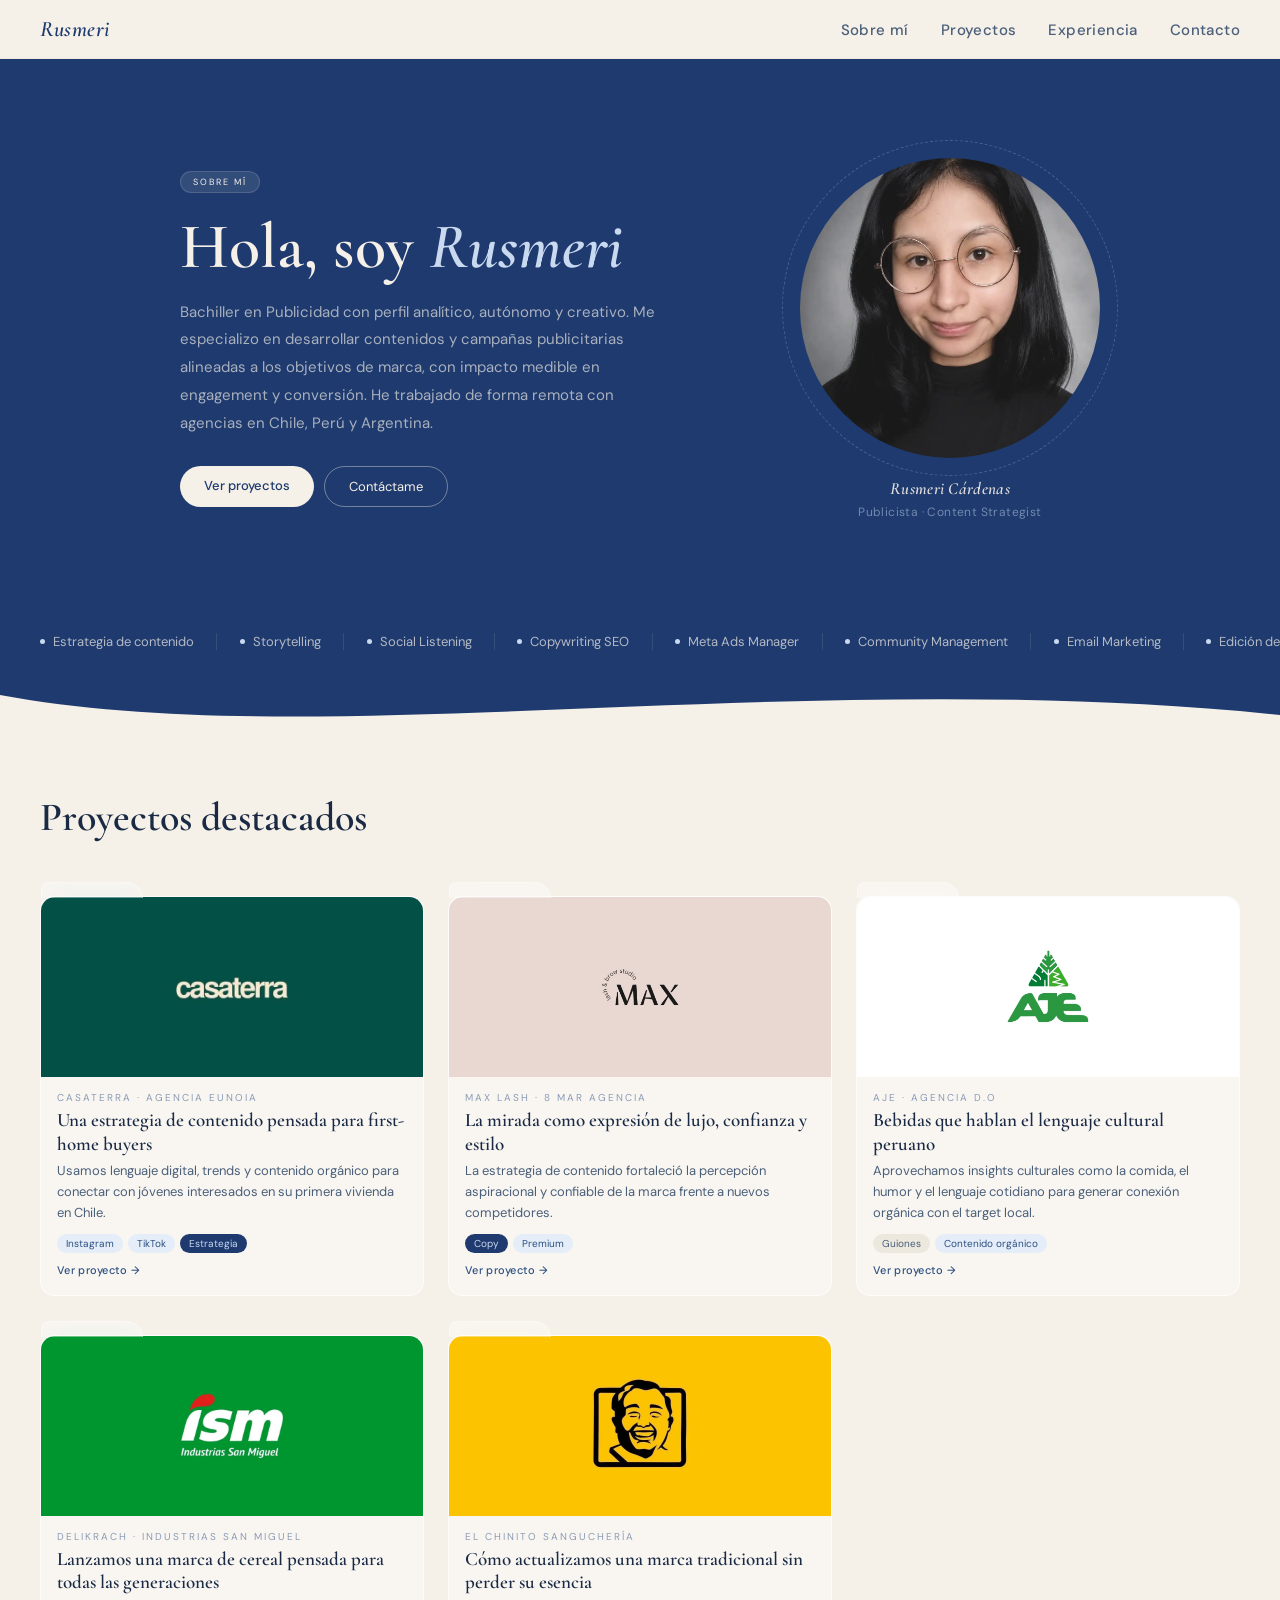
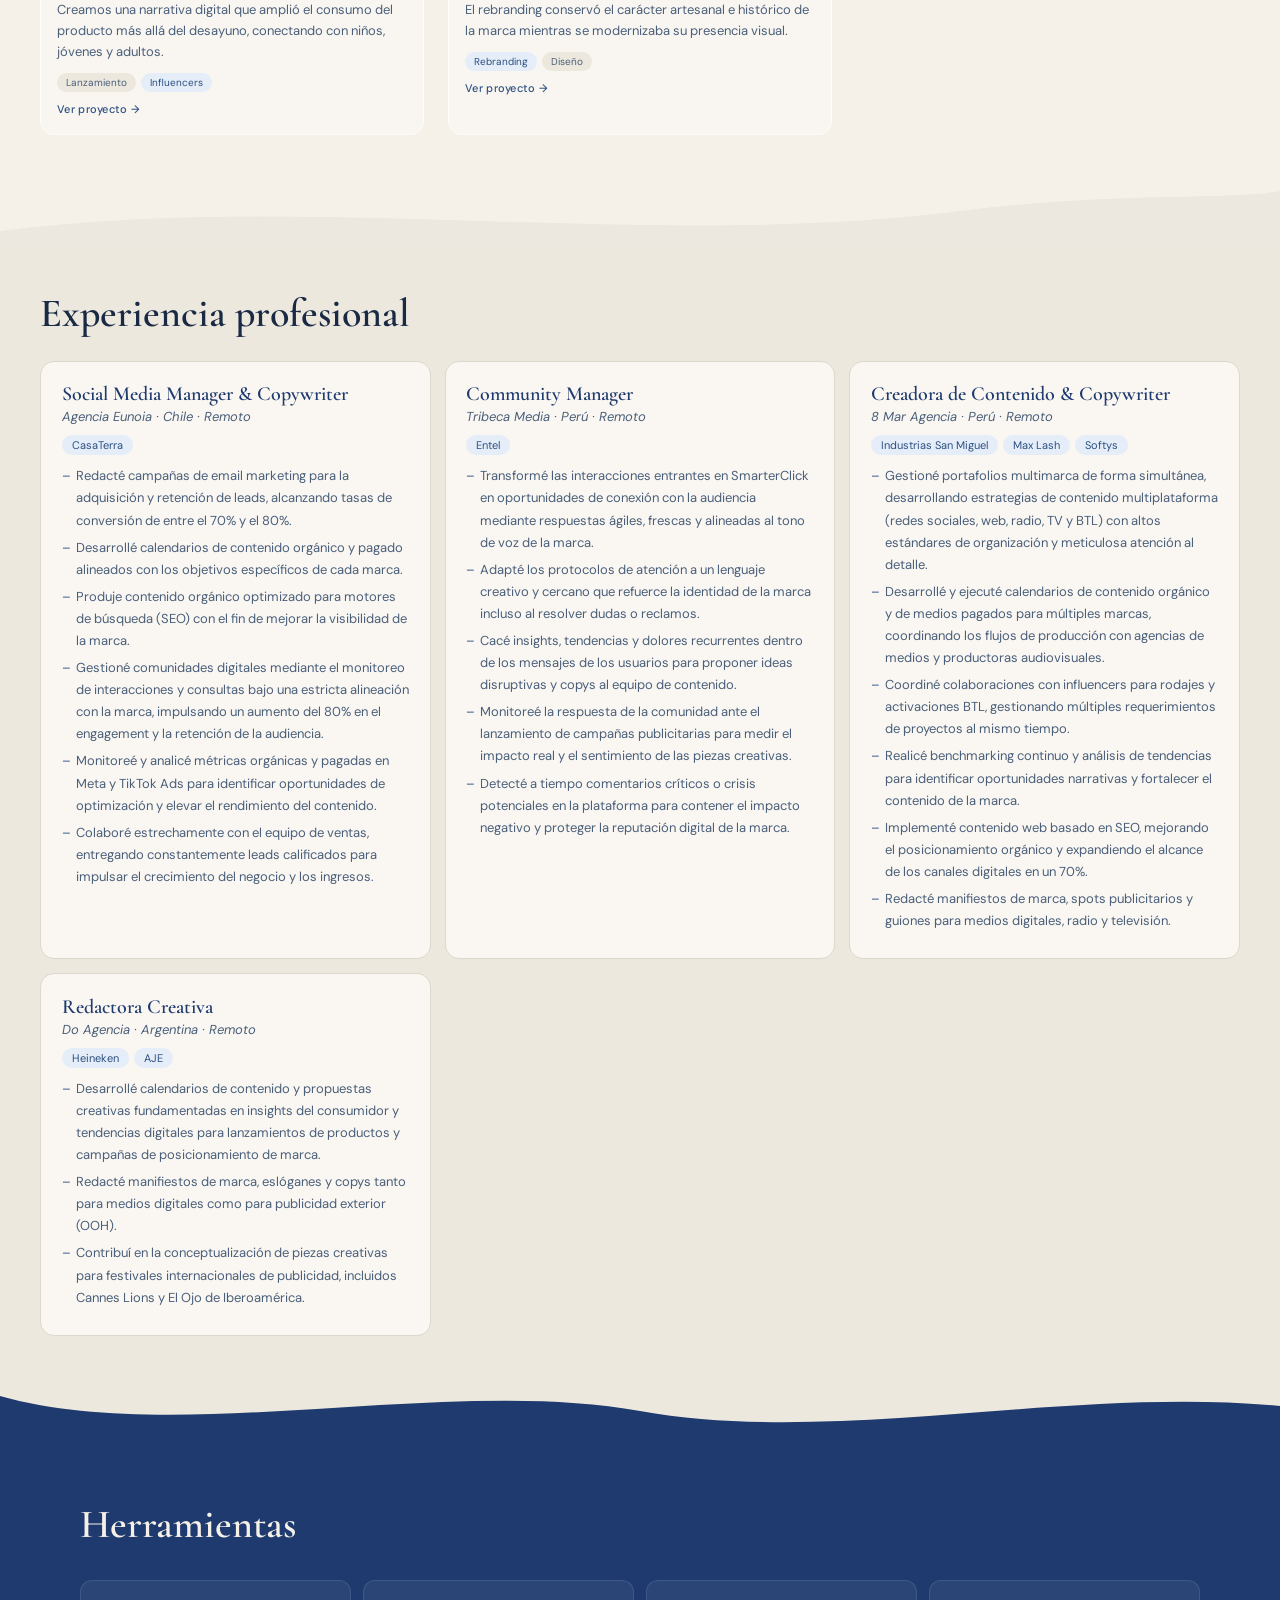
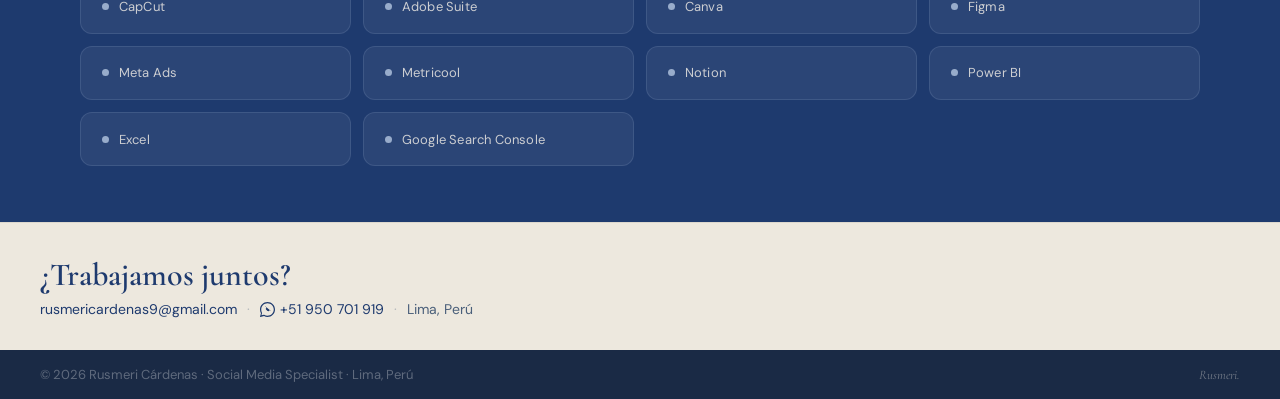
==== commit 33095a9c: "Cambios 1 sabado" ====
--- a/index.html
+++ b/index.html
@@ -12,76 +12,55 @@
 </head>
 <body>
 
-<!-- ══════════════════════════════════
-     NAVEGACIÓN
-══════════════════════════════════ -->
+<!-- ── NAVEGACIÓN ── -->
 <nav>
   <a href="#" class="nav-logo" id="nav-logo">Rusmeri</a>
   <button class="nav-toggle" id="nav-toggle" aria-label="Abrir menú">
-  <span></span>
-  <span></span>
-  <span></span>
-</button>
+    <span></span><span></span><span></span>
+  </button>
   <ul class="nav-links">
+    <li><a href="#sobre-mi" class="nav-main-link">Sobre mí</a></li>
     <li><a href="#proyectos" class="nav-main-link">Proyectos</a></li>
     <li><a href="#experiencia" class="nav-main-link">Experiencia</a></li>
-    <li><a href="#sobre-mi" class="nav-main-link">Sobre mí</a></li>
     <li><a href="#contacto" class="nav-main-link">Contacto</a></li>
   </ul>
-
-  <!-- Menú mobile desplegable -->
   <div class="nav-mobile-menu" id="nav-mobile-menu">
+    <a href="#sobre-mi" class="nav-main-link">Sobre mí</a>
     <a href="#proyectos" class="nav-main-link">Proyectos</a>
     <a href="#experiencia" class="nav-main-link">Experiencia</a>
-    <a href="#sobre-mi" class="nav-main-link">Sobre mí</a>
     <a href="#contacto" class="nav-main-link">Contacto</a>
   </div>
   <div class="nav-overlay" id="nav-overlay"></div>
 </nav>
 
-<!-- ══════════════════════════════════
-     PORTFOLIO (página principal)
-══════════════════════════════════ -->
 <div id="page-main">
 
-  <!-- HERO -->
-  <section class="hero">
-    <div class="hero-left">
-      <div class="hero-tag reveal reveal-delay-1">✦ Lima, Perú · Disponible</div>
-      <h1 class="reveal reveal-delay-2">Rusmeri <em>Cardenas</em></h1>
-      <div class="hero-subtitle reveal reveal-delay-3">Copywriting · Social Media Manager · Content Creator</div>
-      <p class="reveal reveal-delay-4">Bachiller en Publicidad con 3 años de experiencia en copywriting estratégico, creación de contenido para redes sociales,  y gestión de comunidades en Meta y TikTok.</p>
-      <div class="hero-actions reveal reveal-delay-5">
+  <!-- ── HERO ── -->
+  <section class="about-section" id="sobre-mi">
+    <div class="about-content reveal-right">
+      <div class="about-tag">Sobre mí</div>
+      <h2>Hola, soy <em>Rusmeri</em></h2>
+      <p>Bachiller en Publicidad con perfil analítico, autónomo y creativo. Me especializo en desarrollar contenidos y campañas publicitarias alineadas a los objetivos de marca, con impacto medible en engagement y conversión. He trabajado de forma remota con agencias en Chile, Perú y Argentina.</p>
+            <div class="hero-actions">
         <a href="#proyectos" class="btn-cream nav-main-link">Ver proyectos</a>
-        <a href="#sobre-mi" class="btn-outline nav-main-link">Sobre mí →</a>
-      </div>
-    </div>
-    <div class="hero-right reveal-right">
-      <div class="info-card">
-        <div class="info-card-label">Especialidad</div>
-        <div class="info-card-value script">Social Media, Redactora Creativa & Content Creator</div>
-      </div>
-      <div class="info-card">
-        <div class="info-card-label">Experiencia</div>
-        <div class="info-card-value">3+ años · Agencias en CL, PE, AR</div>
-      </div>
-      <div class="info-card">
-        <div class="info-card-label">Plataformas</div>
-        <div class="tags-row">
-          <span class="mini-tag">Instagram</span>
-          <span class="mini-tag">TikTok</span>
-          <span class="mini-tag">Facebook</span>
-          <span class="mini-tag">LinkedIn</span>
-        </div>
-      </div>
-      <div class="info-card">
-        <div class="info-card-label">Contacto</div>
-        <div class="info-card-value" style="font-size:12px;">rusmericardenas9@gmail.com</div>
-      </div>
+        <a href="#contacto" class="btn-outline nav-main-link">Contáctame</a>
+      </div>
+    </div>
+    <div class="about-photo reveal-left">
+      <div class="photo-circle-wrapper">
+        <div class="photo-deco-ring"></div>
+        <div class="photo-circle-outer">
+          <div class="photo-circle-inner">
+            <img src="assets/rusmericardenas.webp" alt="Rusmeri Cárdenas" class="about-photo-img">
+          </div>
+        </div>
+      </div>
+      <p class="photo-name">Rusmeri Cárdenas</p>
+      <p class="photo-role">Publicista · Content Strategist</p>
     </div>
   </section>
 
-  <!-- SKILLS STRIP -->
+  <!-- ── SKILLS STRIP ── -->
   <div class="skills-strip">
     <div class="skill-item"><div class="skill-dot"></div>Estrategia de contenido</div>
     <div class="skill-item"><div class="skill-dot"></div>Storytelling</div>
@@ -94,27 +73,25 @@
     <div class="skill-item"><div class="skill-dot"></div>Dirección creativa</div>
   </div>
 
-  <!-- ONDA -->
-<div class="wave-divider">
-  <svg viewBox="0 0 1440 200" xmlns="http://www.w3.org/2000/svg" preserveAspectRatio="none" style="display:block; width:100%; height: 110px;">
-    <path d="M0,40 C400,160 900,10 1440,80 L1440,0 L0,0 Z" fill="var(--navy)"/>
-  </svg>
-</div>
-
-  <!-- PROYECTOS -->
+  <!-- ── ONDA navy → cream ── -->
+  <div class="wave-divider" style="background: var(--navy);">
+    <svg viewBox="0 0 1440 90" xmlns="http://www.w3.org/2000/svg" preserveAspectRatio="none" style="display:block; width:100%; height:90px;">
+      <path d="M0,30 C360,90 900,0 1440,50 L1440,90 L0,90 Z" fill="var(--cream)"/>
+    </svg>
+  </div>
+
+  <!-- ── PROYECTOS ── -->
   <section class="section" id="proyectos">
     <div class="section-header">
       <div>
-        <div class="section-label">Portafolio</div>
-        <div class="section-title">Proyectos destacados</div>
+      <div class="section-title">Proyectos destacados</div>
       </div>
     </div>
     <div class="pinterest-grid">
 
-      <!-- PROYECTO 1: CASATERRA -->
       <div class="project-card reveal reveal-delay-1" onclick="location.href='proyecto-casaterra.html'">
-        <div class="project-thumb h-md" style="background: linear-gradient(135deg, #035046 0%, #035046 100%); display: flex; align-items: center; justify-content: center;">
-          <img src="assets/casaterra.webp" alt="CasaTerra" style="height: 100%; width: 100%; object-fit: contain; padding: 20px;">
+        <div class="project-thumb h-md" style="background: #035046; display:flex; align-items:center; justify-content:center;">
+          <img src="assets/casaterra.webp" alt="CasaTerra" style="height:100%; width:100%; object-fit:contain; padding:20px;">
         </div>
         <div class="project-info">
           <div class="project-brand">CasaTerra · Agencia Eunoia</div>
@@ -128,14 +105,14 @@
           <div class="project-cta">Ver proyecto →</div>
         </div>
       </div>
-<!-- PROYECTO 2: MAX LASH -->
+
       <div class="project-card reveal reveal-delay-4" onclick="location.href='proyecto-maxlash.html'">
-        <div class="project-thumb h-md" style="background: linear-gradient(135deg, #e9d8d2, #e9d8d2 100%); display: flex; align-items: center; justify-content: center;">
-          <img src="assets/maxlash.webp" alt="Max Lash" style="height: 100%; width: 100%; object-fit: contain; padding: 20px;">
+        <div class="project-thumb h-md" style="background: #e9d8d2; display:flex; align-items:center; justify-content:center;">
+          <img src="assets/maxlash.webp" alt="Max Lash" style="height:100%; width:100%; object-fit:contain; padding:20px;">
         </div>
         <div class="project-info">
           <div class="project-brand">Max Lash · 8 Mar Agencia</div>
-          <div class="project-name">La mirada como expresión de lujo, confianza y estilo </div>
+          <div class="project-name">La mirada como expresión de lujo, confianza y estilo</div>
           <div class="project-desc">La estrategia de contenido fortaleció la percepción aspiracional y confiable de la marca frente a nuevos competidores.</div>
           <div class="project-tags">
             <span class="tag tag-navy">Copy</span>
@@ -145,27 +122,25 @@
         </div>
       </div>
 
-      <!-- PROYECTO 3: AJE -->
       <div class="project-card reveal reveal-delay-2" onclick="location.href='proyecto-aje.html'">
-        <div class="project-thumb h-md" style="background: linear-gradient(135deg, #FFFFFF 0%, #FFFFFF 100%); display: flex; align-items: center; justify-content: center;">
-          <img src="assets/aje.webp" alt="Aje" style="height: 100%; width: 100%; object-fit: contain; padding: 20px;">
-        </div>
-        <div class="project-info">
-          <div class="project-brand">AJE · Agencia D.O </div>
+        <div class="project-thumb h-md" style="background: #ffffff; display:flex; align-items:center; justify-content:center;">
+          <img src="assets/aje.webp" alt="Aje" style="height:100%; width:100%; object-fit:contain; padding:20px;">
+        </div>
+        <div class="project-info">
+          <div class="project-brand">AJE · Agencia D.O</div>
           <div class="project-name">Bebidas que hablan el lenguaje cultural peruano</div>
           <div class="project-desc">Aprovechamos insights culturales como la comida, el humor y el lenguaje cotidiano para generar conexión orgánica con el target local.</div>
           <div class="project-tags">
             <span class="tag tag-cream">Guiones</span>
-            <span class="tag tag-blue">Contenido organico</span>
-          </div>
-          <div class="project-cta">Ver proyecto →</div>
-        </div>
-      </div>
-
-      <!-- PROYECTO 4: ISM -->
+            <span class="tag tag-blue">Contenido orgánico</span>
+          </div>
+          <div class="project-cta">Ver proyecto →</div>
+        </div>
+      </div>
+
       <div class="project-card reveal reveal-delay-3" onclick="location.href='proyecto-ism.html'">
-        <div class="project-thumb h-md" style="background: linear-gradient(135deg, #00962f 0%, #00962f 100%); display: flex; align-items: center; justify-content: center;">
-          <img src="assets/ism.webp" alt="ISM" style="height: 100%; width: 100%; object-fit: contain; padding: 20px;">
+        <div class="project-thumb h-md" style="background: #00962f; display:flex; align-items:center; justify-content:center;">
+          <img src="assets/ism.webp" alt="ISM" style="height:100%; width:100%; object-fit:contain; padding:20px;">
         </div>
         <div class="project-info">
           <div class="project-brand">Delikrach · Industrias San Miguel</div>
@@ -179,11 +154,9 @@
         </div>
       </div>
 
-      
-      <!-- PROYECTO 5: EL CHINITO -->
       <div class="project-card reveal reveal-delay-5" onclick="location.href='proyecto-chinito.html'">
-        <div class="project-thumb h-md" style="background: linear-gradient(135deg, #fcc300 0%, #fcc300 100%); display: flex; align-items: center; justify-content: center;">
-          <img src="assets/chinito.webp" alt="El Chinito" style="height: 100%; width: 100%; object-fit: contain; padding: 20px;">
+        <div class="project-thumb h-md" style="background: #fcc300; display:flex; align-items:center; justify-content:center;">
+          <img src="assets/chinito.webp" alt="El Chinito" style="height:100%; width:100%; object-fit:contain; padding:20px;">
         </div>
         <div class="project-info">
           <div class="project-brand">El Chinito Sanguchería</div>
@@ -200,38 +173,48 @@
     </div>
   </section>
 
-  <!-- ONDA -->
+  <!-- ── ONDA cream → cream-dark ── -->
   <div class="wave-divider" style="background: var(--cream);">
     <svg viewBox="0 0 1440 60" xmlns="http://www.w3.org/2000/svg" preserveAspectRatio="none" height="60">
       <path d="M0,40 C360,0 720,60 1080,20 C1260,0 1380,10 1440,0 L1440,60 L0,60 Z" fill="#ede8df"/>
     </svg>
   </div>
 
-  <!-- EXPERIENCIA -->
+  <!-- ── EXPERIENCIA ── -->
   <section class="exp-section" id="experiencia">
     <div class="section-header">
       <div>
-        <div class="section-label">Trayectoria</div>
-        <div class="section-title">Experiencia profesional</div>
+      <div class="section-title">Experiencia profesional</div>
       </div>
     </div>
     <div class="exp-grid">
-      <div class="exp-card reveal reveal-delay-1">
-        <div class="exp-date">Ene 2024 – Feb 2026</div>
-        <div class="exp-role">Social Media Manager & Copywriter</div>
+      <div class="exp-card reveal reveal-delay-2">
+                <div class="exp-role">Social Media Manager & Copywriter</div>
         <div class="exp-company">Agencia Eunoia · Chile · Remoto</div>
         <div class="exp-clients"><span class="client-chip">CasaTerra</span></div>
         <ul class="exp-bullets">
-          <li>Estrategias de contenido orgánico y pagado para Meta y TikTok</li>
-          <li>Guiones TikTok con social listening en tiempo real</li>
-          <li>Planificación y gestión de grillas editoriales</li>
-          <li>Reportes cualitativos y cuantitativos de rendimiento</li>
-          <li>Email marketing para captación de leads</li>
+          <li>Redacté campañas de email marketing para la adquisición y retención de leads, alcanzando tasas de conversión de entre el 70% y el 80%.</li>
+          <li>Desarrollé calendarios de contenido orgánico y pagado alineados con los objetivos específicos de cada marca.</li>
+          <li>Produje contenido orgánico optimizado para motores de búsqueda (SEO) con el fin de mejorar la visibilidad de la marca.</li>
+          <li>Gestioné comunidades digitales mediante el monitoreo de interacciones y consultas bajo una estricta alineación con la marca, impulsando un aumento del 80% en el engagement y la retención de la audiencia.</li>
+          <li>Monitoreé y analicé métricas orgánicas y pagadas en Meta y TikTok Ads para identificar oportunidades de optimización y elevar el rendimiento del contenido.</li>
+          <li>Colaboré estrechamente con el equipo de ventas, entregando constantemente leads calificados para impulsar el crecimiento del negocio y los ingresos.</li>
         </ul>
       </div>
       <div class="exp-card reveal reveal-delay-2">
-        <div class="exp-date">Feb 2023 – Dic 2023</div>
-        <div class="exp-role">Creadora de Contenido & Copywriter</div>
+                <div class="exp-role">Community Manager</div>
+        <div class="exp-company">Tribeca Media · Perú · Remoto</div>
+        <div class="exp-clients"><span class="client-chip">Entel</span></div>
+        <ul class="exp-bullets">
+          <li>Transformé las interacciones entrantes en SmarterClick en oportunidades de conexión con la audiencia mediante respuestas ágiles, frescas y alineadas al tono de voz de la marca.</li>
+          <li>Adapté los protocolos de atención a un lenguaje creativo y cercano que refuerce la identidad de la marca incluso al resolver dudas o reclamos.</li>
+          <li>Cacé insights, tendencias y dolores recurrentes dentro de los mensajes de los usuarios para proponer ideas disruptivas y copys al equipo de contenido.</li>
+          <li>Monitoreé la respuesta de la comunidad ante el lanzamiento de campañas publicitarias para medir el impacto real y el sentimiento de las piezas creativas.</li>
+          <li>Detecté a tiempo comentarios críticos o crisis potenciales en la plataforma para contener el impacto negativo y proteger la reputación digital de la marca.</li>
+        </ul>
+      </div>
+      <div class="exp-card reveal reveal-delay-3">
+                <div class="exp-role">Creadora de Contenido & Copywriter</div>
         <div class="exp-company">8 Mar Agencia · Perú · Remoto</div>
         <div class="exp-clients">
           <span class="client-chip">Industrias San Miguel</span>
@@ -239,322 +222,81 @@
           <span class="client-chip">Softys</span>
         </div>
         <ul class="exp-bullets">
-          <li>Guiones para influencers y grillas multiplataforma</li>
-          <li>Copy para RRSS, radio, TV, prensa y web</li>
-          <li>Coordinación de influencers y eventos BTL</li>
-          <li>Benchmarking continuo de competencia</li>
+          <li>Gestioné portafolios multimarca de forma simultánea, desarrollando estrategias de contenido multiplataforma (redes sociales, web, radio, TV y BTL) con altos estándares de organización y meticulosa atención al detalle.</li>
+          <li>Desarrollé y ejecuté calendarios de contenido orgánico y de medios pagados para múltiples marcas, coordinando los flujos de producción con agencias de medios y productoras audiovisuales.</li>
+          <li>Coordiné colaboraciones con influencers para rodajes y activaciones BTL, gestionando múltiples requerimientos de proyectos al mismo tiempo.</li>
+          <li>Realicé benchmarking continuo y análisis de tendencias para identificar oportunidades narrativas y fortalecer el contenido de la marca.</li>
+          <li>Implementé contenido web basado en SEO, mejorando el posicionamiento orgánico y expandiendo el alcance de los canales digitales en un 70%.</li>
+          <li>Redacté manifiestos de marca, spots publicitarios y guiones para medios digitales, radio y televisión.</li>
         </ul>
       </div>
-      <div class="exp-card reveal reveal-delay-3">
-        <div class="exp-date">Jul 2022 – Dic 2022</div>
-        <div class="exp-role">Redactora Creativa</div>
+      <div class="exp-card reveal reveal-delay-4">
+                <div class="exp-role">Redactora Creativa</div>
         <div class="exp-company">Do Agencia · Argentina · Remoto</div>
         <div class="exp-clients">
           <span class="client-chip">Heineken</span>
           <span class="client-chip">AJE</span>
         </div>
         <ul class="exp-bullets">
-          <li>Grillas de contenido basadas en insights del consumidor</li>
-          <li>Manifiestos de marca, slogans y copy OOH</li>
-          <li>Piezas para Cannes Lions y El Ojo de Iberoamérica</li>
+          <li>Desarrollé calendarios de contenido y propuestas creativas fundamentadas en insights del consumidor y tendencias digitales para lanzamientos de productos y campañas de posicionamiento de marca.</li>
+          <li>Redacté manifiestos de marca, eslóganes y copys tanto para medios digitales como para publicidad exterior (OOH).</li>
+          <li>Contribuí en la conceptualización de piezas creativas para festivales internacionales de publicidad, incluidos Cannes Lions y El Ojo de Iberoamérica.</li>
         </ul>
       </div>
     </div>
   </section>
 
-  <!-- ONDA -->
+  <!-- ── ONDA cream-dark → navy ── -->
   <div class="wave-divider" style="background: var(--cream-dark);">
     <svg viewBox="0 0 1440 70" xmlns="http://www.w3.org/2000/svg" preserveAspectRatio="none" height="70">
       <path d="M0,20 C200,70 500,0 720,35 C940,70 1200,10 1440,30 L1440,70 L0,70 Z" fill="#1e3a6e"/>
     </svg>
   </div>
 
-  <!-- SOBRE MÍ -->
-  <section class="about-section" id="sobre-mi">
-    <div class="about-photo reveal-left">
-      <div class="about-photo reveal-left">
-    <img src="assets/rusmericardenas.webp" alt="Rusmeri Cárdenas" class="about-photo-img">
-</div>
-      <div class="about-photo-emoji"></div>
-      <p class="about-photo-label">Agrega tu foto aquí</p>
-    </div>
-    <div class="about-content reveal-right">
-      <div class="about-tag">Sobre mí</div>
-      <h2>Hola, soy <em>Rusmeri</em></h2>
-      <p>Bachiller en Publicidad con perfil analítico, autónomo y creativo. Me especializo en desarrollar contenidos y campañas publicitarias alineadas a los objetivos de marca, con impacto medible en engagement y conversión. He trabajado de forma remota con agencias en Chile, Perú y Argentina.</p>
-      <div class="about-stats">
-        <div><div class="astat-num">3+</div><div class="astat-label">Años de exp.</div></div>
-        <div><div class="astat-num">6</div><div class="astat-label">Proyectos</div></div>
-        <div><div class="astat-num">3</div><div class="astat-label">Países</div></div>
-      </div>
-      <div class="skills-grid">
-        <span class="skill-pill">CapCut</span>
-        <span class="skill-pill">Adobe Suite</span>
-        <span class="skill-pill">Canva</span>
-        <span class="skill-pill">Figma</span>
-        <span class="skill-pill">Meta Ads</span>
-        <span class="skill-pill">Metricool</span>
-        <span class="skill-pill">Notion</span>
-        <span class="skill-pill">Trello</span>
-        <span class="skill-pill">IA Generativa</span>
-        <span class="skill-pill">Español nativo</span>
-        <span class="skill-pill">Inglés B1</span>
-      </div>
-    </div>
+  <!-- ── HERRAMIENTAS & SKILLS ── -->
+  <section class="tools-section reveal">
+    <div class="section-title">Herramientas</div>
+    <div class="tools-grid">
+      <div class="tool-card"><div class="tool-dot"></div><span class="tool-name">CapCut</span></div>
+      <div class="tool-card"><div class="tool-dot"></div><span class="tool-name">Adobe Suite</span></div>
+      <div class="tool-card"><div class="tool-dot"></div><span class="tool-name">Canva</span></div>
+      <div class="tool-card"><div class="tool-dot"></div><span class="tool-name">Figma</span></div>
+      <div class="tool-card"><div class="tool-dot"></div><span class="tool-name">Meta Ads</span></div>
+      <div class="tool-card"><div class="tool-dot"></div><span class="tool-name">Metricool</span></div>
+      <div class="tool-card"><div class="tool-dot"></div><span class="tool-name">Notion</span></div>
+      <div class="tool-card"><div class="tool-dot"></div><span class="tool-name">Power BI</span></div>
+      <div class="tool-card"><div class="tool-dot"></div><span class="tool-name">Excel</span></div>
+      <div class="tool-card"><div class="tool-dot"></div><span class="tool-name">Google Search Console</span></div>
+          </div>
   </section>
 
-  <!-- ONDA -->
-  <div class="wave-divider" style="background: var(--navy);">
-    <svg viewBox="0 0 1440 40" xmlns="http://www.w3.org/2000/svg" preserveAspectRatio="none" height="30">
-      <path d="M0,30 C300,0 600,60 900,30 C1100,10 1300,50 1440,20 L1440,60 L0,60 Z" fill="#ede8df"/>
-    </svg>
-  </div>
-
-  <!-- CONTACTO -->
+  <!-- ── CONTACTO ── -->
   <div class="contact-strip reveal" id="contacto">
     <div class="contact-left">
       <h3>¿Trabajamos juntos?</h3>
-      <p>rusmericardenas9@gmail.com · +51 950 701 919 · Lima, Perú</p>
-    </div>
-    <div class="contact-right">
-      <a href="https://linkedin.com/in/rusmericardenasquispe" target="_blank" class="btn-ghost">LinkedIn</a>
-      <a href="mailto:rusmericardenas9@gmail.com" class="btn-navy">Escribirme →</a>
-    </div>
-  </div>
-
-  <!-- FOOTER -->
+      <div class="contact-info">
+  <a href="mailto:rusmericardenas9@gmail.com">rusmericardenas9@gmail.com</a>
+  <span class="contact-sep">·</span>
+  <a href="https://wa.me/51950701919" target="_blank" class="contact-wsp">
+    <svg xmlns="http://www.w3.org/2000/svg" width="15" height="15" viewBox="0 0 24 24" fill="currentColor">
+      <path d="M17.472 14.382c-.297-.149-1.758-.867-2.03-.967-.273-.099-.471-.148-.67.15-.197.297-.767.966-.94 1.164-.173.199-.347.223-.644.075-.297-.15-1.255-.463-2.39-1.475-.883-.788-1.48-1.761-1.653-2.059-.173-.297-.018-.458.13-.606.134-.133.298-.347.446-.52.149-.174.198-.298.298-.497.099-.198.05-.371-.025-.52-.075-.149-.669-1.612-.916-2.207-.242-.579-.487-.5 -.669 -.51 -.173 -.008 -.371 -.01 -.57 -.01 -.１９８ ０ -.５２ .０７４ -.７９２ .３７２ -.２７２ .２９７ -１.０４ １.０１６ -１.０４ ２.４７９ ０ １.４６２ １.０６５ ２.８７５ １.２１３ ３.０７４ .１４９ .１９８ ２.０９６ ３.２ ５.０７７ ４.４８７ .７０９ .３０６ １.２６２ .４８９ １.６９４ .６２５ .７１２ .２２７ １.３６ .１９５ １.８７１ .１１８ .５７１ -.０８５ １.７５８ -.７１９ ２.００６ -₁₁³ .₂₄₈ -.₆₉₄ .₂₄₈ -₁.₈₉ .₁₇₃ -₁₁³ -\.₀₇₄ -\.₁₂₄ -\.₂₇₂ -\.₁₉₈ -\.៥₇ -\.₃₄₇z"/>
+      <path d="M12 0C5.373 0 0 5.373 0 12c0 2.127.558 4.126 1.532 5.862L.057 23.428a.5.5 0 0 0 .611.601l5.794-1.524A11.953 11.953 0 0 0 12 24c6.627 0 12-5.373 12-12S18.627 0 12 0zm0 22a9.954 9.954 0 0 1-5.388-1.576l-.362-.22-3.938 1.035 1.012-3.825-.236-.373A9.954 9.954 0 0 1 2 12C2 6.477 6.477 2 12 2s10 4.477 10 10-4.477 10-10 10z"/>
+    </svg>
+    +51 950 701 919
+  </a>
+  <span class="contact-sep">·</span>
+  <span>Lima, Perú</span>
+</div>
+    </div>
+      </div>
+
+  <!-- ── FOOTER ── -->
   <footer>
     <span>© 2026 Rusmeri Cárdenas · Social Media Specialist · Lima, Perú</span>
     <div class="footer-name">Rusmeri.</div>
   </footer>
 
 </div><!-- /page-main -->
-
-
-<!-- ══════════════════════════════════
-     PÁGINAS DE PROYECTO (ocultas)
-══════════════════════════════════ -->
-
-<!-- PROYECTO 1 -->
-<div id="proyecto-1" class="project-page" style="display:none;">
-  <div class="proj-hero" style="background: linear-gradient(135deg, #1e3a6e 0%, #2d5082 100%);">
-    <button class="btn-back" onclick="cerrarProyecto()">← Volver al portfolio</button>
-    <div class="proj-hero-content">
-      <div class="proj-label">CasaTerra · Agencia Eunoia</div>
-      <h1>Estrategia Orgánica<br><em>Meta & TikTok</em></h1>
-      <div class="proj-tags">
-        <span class="tag tag-blue">Instagram</span>
-        <span class="tag tag-blue">TikTok</span>
-        <span class="tag tag-navy">Estrategia</span>
-      </div>
-    </div>
-    <div class="proj-hero-thumb">📱</div>
-  </div>
-  <div class="proj-body">
-    <div class="proj-section">
-      <h2>Descripción del proyecto</h2>
-      <p><!-- Escribe aquí el resumen del proyecto. Puedes borrar este texto y reemplazarlo con el tuyo. --></p>
-    </div>
-    <div class="proj-section">
-      <h2>Mi rol</h2>
-      <p><!-- Describe tu rol específico en el proyecto. --></p>
-    </div>
-    <div class="proj-section">
-      <h2>Resultados</h2>
-      <p><!-- Agrega métricas o resultados clave. --></p>
-    </div>
-    <div class="proj-gallery">
-      <!-- PARA AGREGAR IMÁGENES:
-      <img src="img/casaterra-1.jpg" alt="CasaTerra feed">
-      <img src="img/casaterra-2.jpg" alt="CasaTerra stories">
-      Puedes agregar tantas imágenes como quieras aquí. -->
-      <div class="gallery-placeholder">📸 Agrega tus imágenes aquí</div>
-    </div>
-    <div class="proj-footer">
-      <button class="btn-navy" onclick="cerrarProyecto()">← Ver todos los proyectos</button>
-    </div>
-  </div>
-</div>
-
-<!-- PROYECTO 2 -->
-<div id="proyecto-2" class="project-page" style="display:none;">
-  <div class="proj-hero" style="background: linear-gradient(135deg, #c8d9f0 0%, #e4edf8 100%);">
-    <button class="btn-back" onclick="cerrarProyecto()" style="color: var(--navy); border-color: rgba(30,58,110,0.3);">← Volver al portfolio</button>
-    <div class="proj-hero-content">
-      <div class="proj-label" style="color: var(--text-mid);">Industrias San Miguel · 8 Mar Agencia</div>
-      <h1 style="color: var(--navy);">Guiones & Contenido<br><em>Multiplataforma</em></h1>
-      <div class="proj-tags">
-        <span class="tag tag-cream">Guiones</span>
-        <span class="tag tag-blue">Influencers</span>
-      </div>
-    </div>
-    <div class="proj-hero-thumb">🎬</div>
-  </div>
-  <div class="proj-body">
-    <div class="proj-section">
-      <h2>Descripción del proyecto</h2>
-      <p><!-- Escribe aquí el resumen del proyecto. --></p>
-    </div>
-    <div class="proj-section">
-      <h2>Mi rol</h2>
-      <p><!-- Describe tu rol específico. --></p>
-    </div>
-    <div class="proj-section">
-      <h2>Resultados</h2>
-      <p><!-- Agrega métricas o resultados clave. --></p>
-    </div>
-    <div class="proj-gallery">
-      <div class="gallery-placeholder">📸 Agrega tus imágenes aquí</div>
-    </div>
-    <div class="proj-footer">
-      <button class="btn-navy" onclick="cerrarProyecto()">← Ver todos los proyectos</button>
-    </div>
-  </div>
-</div>
-
-<!-- PROYECTO 3 -->
-<div id="proyecto-3" class="project-page" style="display:none;">
-  <div class="proj-hero" style="background: linear-gradient(135deg, #e4edf8 0%, #c8d9f0 100%);">
-    <button class="btn-back" onclick="cerrarProyecto()" style="color: var(--navy); border-color: rgba(30,58,110,0.3);">← Volver al portfolio</button>
-    <div class="proj-hero-content">
-      <div class="proj-label" style="color: var(--text-mid);">Max Lash · 8 Mar Agencia</div>
-      <h1 style="color: var(--navy);">Copywriting<br><em>Campaña RRSS</em></h1>
-      <div class="proj-tags">
-        <span class="tag tag-navy">Copy</span>
-        <span class="tag tag-blue">Meta</span>
-      </div>
-    </div>
-    <div class="proj-hero-thumb">✍️</div>
-  </div>
-  <div class="proj-body">
-    <div class="proj-section">
-      <h2>Descripción del proyecto</h2>
-      <p><!-- Escribe aquí el resumen del proyecto. --></p>
-    </div>
-    <div class="proj-section">
-      <h2>Mi rol</h2>
-      <p><!-- Describe tu rol específico. --></p>
-    </div>
-    <div class="proj-section">
-      <h2>Resultados</h2>
-      <p><!-- Agrega métricas o resultados clave. --></p>
-    </div>
-    <div class="proj-gallery">
-      <div class="gallery-placeholder">📸 Agrega tus imágenes aquí</div>
-    </div>
-    <div class="proj-footer">
-      <button class="btn-navy" onclick="cerrarProyecto()">← Ver todos los proyectos</button>
-    </div>
-  </div>
-</div>
-
-<!-- PROYECTO 4 -->
-<div id="proyecto-4" class="project-page" style="display:none;">
-  <div class="proj-hero" style="background: linear-gradient(135deg, #f5f0e8 0%, #ede8df 100%);">
-    <button class="btn-back" onclick="cerrarProyecto()" style="color: var(--navy); border-color: rgba(30,58,110,0.3);">← Volver al portfolio</button>
-    <div class="proj-hero-content">
-      <div class="proj-label" style="color: var(--text-mid);">Softys · 8 Mar Agencia</div>
-      <h1 style="color: var(--navy);">Analítica &<br><em>Benchmarking</em></h1>
-      <div class="proj-tags">
-        <span class="tag tag-cream">Reportes</span>
-        <span class="tag tag-blue">Metricool</span>
-      </div>
-    </div>
-    <div class="proj-hero-thumb">📊</div>
-  </div>
-  <div class="proj-body">
-    <div class="proj-section">
-      <h2>Descripción del proyecto</h2>
-      <p><!-- Escribe aquí el resumen del proyecto. --></p>
-    </div>
-    <div class="proj-section">
-      <h2>Mi rol</h2>
-      <p><!-- Describe tu rol específico. --></p>
-    </div>
-    <div class="proj-section">
-      <h2>Resultados</h2>
-      <p><!-- Agrega métricas o resultados clave. --></p>
-    </div>
-    <div class="proj-gallery">
-      <div class="gallery-placeholder">📸 Agrega tus imágenes aquí</div>
-    </div>
-    <div class="proj-footer">
-      <button class="btn-navy" onclick="cerrarProyecto()">← Ver todos los proyectos</button>
-    </div>
-  </div>
-</div>
-
-<!-- PROYECTO 5 -->
-<div id="proyecto-5" class="project-page" style="display:none;">
-  <div class="proj-hero" style="background: linear-gradient(135deg, #2d5082 0%, #1e3a6e 100%);">
-    <button class="btn-back" onclick="cerrarProyecto()">← Volver al portfolio</button>
-    <div class="proj-hero-content">
-      <div class="proj-label">Heineken · Do Agencia</div>
-      <h1>Conceptualización<br><em>Cannes Lions</em></h1>
-      <div class="proj-tags">
-        <span class="tag tag-navy">Creativo</span>
-        <span class="tag tag-blue">Branding</span>
-      </div>
-    </div>
-    <div class="proj-hero-thumb">🏆</div>
-  </div>
-  <div class="proj-body">
-    <div class="proj-section">
-      <h2>Descripción del proyecto</h2>
-      <p><!-- Escribe aquí el resumen del proyecto. --></p>
-    </div>
-    <div class="proj-section">
-      <h2>Mi rol</h2>
-      <p><!-- Describe tu rol específico. --></p>
-    </div>
-    <div class="proj-section">
-      <h2>Resultados</h2>
-      <p><!-- Agrega métricas o resultados clave. --></p>
-    </div>
-    <div class="proj-gallery">
-      <div class="gallery-placeholder">📸 Agrega tus imágenes aquí</div>
-    </div>
-    <div class="proj-footer">
-      <button class="btn-navy" onclick="cerrarProyecto()">← Ver todos los proyectos</button>
-    </div>
-  </div>
-</div>
-
-<!-- PROYECTO 6 -->
-<div id="proyecto-6" class="project-page" style="display:none;">
-  <div class="proj-hero" style="background: linear-gradient(135deg, #c8d9f0 0%, #1e3a6e 100%);">
-    <button class="btn-back" onclick="cerrarProyecto()">← Volver al portfolio</button>
-    <div class="proj-hero-content">
-      <div class="proj-label">AJE · Do Agencia</div>
-      <h1>Rebranding &<br><em>Manifiestos de Marca</em></h1>
-      <div class="proj-tags">
-        <span class="tag tag-blue">OOH</span>
-        <span class="tag tag-cream">Rebranding</span>
-      </div>
-    </div>
-    <div class="proj-hero-thumb">💡</div>
-  </div>
-  <div class="proj-body">
-    <div class="proj-section">
-      <h2>Descripción del proyecto</h2>
-      <p><!-- Escribe aquí el resumen del proyecto. --></p>
-    </div>
-    <div class="proj-section">
-      <h2>Mi rol</h2>
-      <p><!-- Describe tu rol específico. --></p>
-    </div>
-    <div class="proj-section">
-      <h2>Resultados</h2>
-      <p><!-- Agrega métricas o resultados clave. --></p>
-    </div>
-    <div class="proj-gallery">
-      <div class="gallery-placeholder">📸 Agrega tus imágenes aquí</div>
-    </div>
-    <div class="proj-footer">
-      <button class="btn-navy" onclick="cerrarProyecto()">← Ver todos los proyectos</button>
-    </div>
-  </div>
-</div>
 
 <script src="js/main.js"></script>
 <script>
@@ -567,13 +309,11 @@
     navMobileMenu.classList.toggle('open');
     navOverlay.classList.toggle('open');
   });
-
   navOverlay.addEventListener('click', function() {
     navToggle.classList.remove('open');
     navMobileMenu.classList.remove('open');
     navOverlay.classList.remove('open');
   });
-
   navMobileMenu.querySelectorAll('a').forEach(function(link) {
     link.addEventListener('click', function() {
       navToggle.classList.remove('open');
@@ -581,6 +321,29 @@
       navOverlay.classList.remove('open');
     });
   });
+
+  function cerrarProyecto() {
+    document.querySelectorAll('.project-page').forEach(p => p.style.display = 'none');
+    document.getElementById('page-main').style.display = 'block';
+    setTimeout(() => document.getElementById('proyectos').scrollIntoView({ behavior: 'smooth' }), 50);
+  }
+
+  document.querySelectorAll('.nav-main-link').forEach(link => {
+    link.addEventListener('click', () => {
+      const hayProyectoAbierto = [...document.querySelectorAll('.project-page')].some(p => p.style.display === 'block');
+      if (hayProyectoAbierto) {
+        document.querySelectorAll('.project-page').forEach(p => p.style.display = 'none');
+        document.getElementById('page-main').style.display = 'block';
+      }
+    });
+  });
+
+  document.getElementById('nav-logo').addEventListener('click', (e) => {
+    e.preventDefault();
+    document.querySelectorAll('.project-page').forEach(p => p.style.display = 'none');
+    document.getElementById('page-main').style.display = 'block';
+    window.scrollTo({ top: 0, behavior: 'smooth' });
+  });
 </script>
 </body>
 </html>
--- a/css/styles.css
+++ b/css/styles.css
@@ -27,10 +27,9 @@
 nav {
   display: flex; justify-content: space-between; align-items: center;
   padding: 1rem 2.5rem;
-  background: #f5f0e8;
+  background: var(--cream);
   border-bottom: 1px solid var(--cream-dark);
   position: sticky; top: 0; z-index: 100;
-  /* Necesario para anclar el dropdown al nav */
   flex-wrap: wrap;
 }
 .nav-logo {
@@ -71,7 +70,7 @@
 .nav-toggle.open span:nth-child(2) { opacity: 0; }
 .nav-toggle.open span:nth-child(3) { transform: translateY(-7px) rotate(-45deg); }
 
-/* Mobile nav dropdown – fluye dentro del <nav> flex wrapping */
+/* Mobile nav */
 .nav-mobile-menu {
   position: fixed;
   top: 0;
@@ -85,11 +84,8 @@
   transition: left 0.3s ease;
   display: flex;
 }
-
-.nav-mobile-menu.open {
-  left: 0;
-}
-/* Overlay detrás del menú */
+.nav-mobile-menu.open { left: 0; }
+
 .nav-overlay {
   display: none;
   position: fixed;
@@ -98,8 +94,8 @@
   background: rgba(0, 0, 0, 0.4);
   z-index: 998;
 }
-
 .nav-overlay.open { display: block; }
+
 .nav-mobile-menu a {
   font-size: 22px; font-weight: 500;
   color: var(--text-dark);
@@ -111,16 +107,7 @@
 }
 .nav-mobile-menu a:last-child { border-bottom: none; }
 .nav-mobile-menu a:hover { background: var(--cream-dark); color: var(--navy); }
-.nav-mobile-menu .nav-cta-mobile {
-  margin: 0.75rem 2.5rem 0;
-  background: var(--navy); color: var(--cream);
-  font-size: 15px; font-weight: 500;
-  padding: 10px 22px; border-radius: 999px;
-  text-align: center; display: block;
-  text-decoration: none;
-  transition: opacity 0.2s;
-}
-.nav-mobile-menu .nav-cta-mobile:hover { opacity: 0.85; border-bottom: none; background: var(--navy); }
+
 .nav-cta {
   background: var(--navy); color: var(--cream);
   font-size: 14px; font-weight: 500;
@@ -133,123 +120,230 @@
 }
 .nav-cta:hover { opacity: 0.85; }
 
-/* ── HERO ── */
-.hero {
-  display: grid; grid-template-columns: 1.1fr 0.9fr;
-  min-height: 100px;
+/* ── HERO / ABOUT SECTION ── */
+.about-section {
+  background: var(--navy);
+  display: flex;
+  align-items: center;
+  justify-content: center;
+  gap: 5rem;
+  min-height: 560px;
+  overflow: hidden;
+  padding: 4rem 5rem;
+}
+
+/* Columna izquierda: todo el texto */
+.about-content {
+  flex: 1;
+  max-width: 540px;
+  display: flex;
+  flex-direction: column;
+  justify-content: center;
+}
+
+/* Columna derecha: foto en círculo centrada */
+.about-photo {
+  flex-shrink: 0;
+  display: flex;
+  flex-direction: column;
+  align-items: center;
+  justify-content: center;
   position: relative;
 }
-.hero-left {
+
+/* Wrapper para el anillo decorativo + círculo */
+.photo-circle-wrapper {
+  position: relative;
+  display: inline-flex;
+  align-items: center;
+  justify-content: center;
+}
+
+/* Anillo decorativo punteado exterior */
+.photo-deco-ring {
+  position: absolute;
+  inset: -18px;
+  border-radius: 50%;
+  border: 1px dashed rgba(200, 217, 240, 0.25);
+  pointer-events: none;
+}
+
+/* Marco blanco semitransparente */
+.photo-circle-outer {
+  width: 300px;
+  height: 300px;
+  border-radius: 50%;
+   padding: 0px;
+  background: transparent;
+  }/* Clip circular de la imagen */
+.photo-circle-inner {
+  width: 100%;
+  height: 100%;
+  border-radius: 50%;
+  overflow: hidden;
+}
+
+.about-photo-img {
+  width: 100%;
+  height: 100%;
+  object-fit: cover;
+  object-position: center 10%;
+  display: block;
+  filter: brightness(0.97);
+}
+
+/* Nombre e italicizado debajo del círculo */
+.photo-name {
+  margin-top: 20px;
+  font-family: 'Cormorant Garamond', serif;
+  font-size: 17px;
+  font-style: italic;
+  font-weight: 600;
+  color: rgba(245, 240, 232, 0.9);
+  text-align: center;
+  letter-spacing: 0.3px;
+}
+
+.photo-role {
+  margin-top: 5px;
+  font-size: 12px;
+  color: rgba(200, 217, 240, 0.5);
+  text-align: center;
+  letter-spacing: 0.4px;
+}
+
+.about-tag {
+  display: inline-block;
+  background: rgba(245,240,232,0.1); color: var(--cream);
+  font-size: 9px; letter-spacing: 2px; text-transform: uppercase;
+  padding: 4px 12px; border-radius: 999px; margin-bottom: 1.2rem;
+  border: 1px solid rgba(245,240,232,0.15);
+  width: fit-content;
+}
+
+.about-content h2 {
+  font-family: 'Cormorant Garamond', serif;
+  font-size: 4rem; font-weight: 600;
+  color: var(--cream); line-height: 1.1; margin-bottom: 1rem;
+}
+.about-content h2 em { font-style: italic; color: var(--blue-soft); }
+
+.about-content p {
+  color: rgba(245,240,232,0.65); font-size: 15px;
+  line-height: 1.85; margin-bottom: 1.8rem; max-width: 480px;
+}
+
+.about-stats {
+  display: flex; gap: 2.5rem; margin-bottom: 1.8rem;
+}
+.astat-num {
+  font-family: 'Cormorant Garamond', serif;
+  font-size: 2.4rem; font-weight: 600; color: var(--cream);
+}
+.astat-label { font-size: 13px; color: rgba(245,240,232,0.45); margin-top: 2px; }
+
+/* skills-grid se quitó del hero, ahora va en sección propia */
+.skills-grid {
+  display: flex; flex-wrap: wrap; gap: 7px;
+}
+.skill-pill {
+  font-size: 12px; padding: 5px 13px; border-radius: 999px;
+  background: rgba(200,217,240,0.15); color: var(--blue-soft);
+  border: 1px solid rgba(200,217,240,0.2);
+}
+
+.hero-actions {
+  display: flex; gap: 10px; flex-wrap: wrap;
+}
+
+/* ── SECCIÓN HERRAMIENTAS (después de Experiencia) ── */
+.tools-section {
   background: var(--navy);
-  padding: 3.5rem 3rem;
-  display: flex; flex-direction: column; justify-content: center;
-  position: relative; overflow: visible;
-}
-.hero-left::before {
-  content: 'R';
-  font-family: 'Cormorant Garamond', serif;
-  font-size: 320px; font-style: italic; font-weight: 600;
-  color: rgba(255,255,255,0.04);
-  position: absolute; right: -20px; bottom: -60px;
-  line-height: 1; pointer-events: none; user-select: none;
-}
-.hero-tag {
-  display: inline-flex; align-items: center; gap: 6px;
-  background: rgba(245,240,232,0.12);
+  padding: 3.5rem 5rem;
+}
+.tools-section .section-label {
+  color: rgba(200,217,240,0.6);
+  margin-bottom: 6px;
+}
+.tools-section .section-title {
   color: var(--cream);
-  font-size: 10px; font-weight: 500; letter-spacing: 2px;
-  text-transform: uppercase;
-  padding: 5px 14px; border-radius: 999px;
-  margin-bottom: 1.5rem; width: fit-content;
-  border: 1px solid rgba(245,240,232,0.2);
-}
-.hero-left h1 {
-  font-family: 'Cormorant Garamond', serif;
-  font-size: 4.2rem; font-weight: 600;
-  color: var(--cream); line-height: 1.1; margin-bottom: 0.3rem;
-}
-.hero-left h1 em { font-style: italic; color: var(--blue-soft); }
-.hero-subtitle {
-  font-family: 'Cormorant Garamond', serif;
-  font-size: 1.5rem; font-style: italic;
-  color: rgba(245,240,232,0.6); margin-bottom: 1rem;
-}
-.hero-left p {
-  color: rgba(245,240,232,0.65);
-  font-size: 16px; line-height: 1.8;
-  margin-bottom: 2rem; max-width: 420px;
-}
-.hero-actions { display: flex; gap: 10px; flex-wrap: wrap; }
+  margin-bottom: 2rem;
+}
+.tools-grid {
+  display: grid;
+  grid-template-columns: repeat(4, 1fr);
+  gap: 12px;
+}
+.tool-card {
+  background: rgba(255,255,255,0.06);
+  border: 1px solid rgba(200,217,240,0.12);
+  border-radius: 12px;
+  padding: 1.1rem 1.3rem;
+  display: flex;
+  align-items: center;
+  gap: 10px;
+  transition: background 0.2s;
+}
+.tool-card:hover {
+  background: rgba(255,255,255,0.1);
+}
+.tool-dot {
+  width: 7px; height: 7px;
+  border-radius: 50%;
+  background: var(--blue-soft);
+  flex-shrink: 0;
+  opacity: 0.7;
+}
+.tool-name {
+  font-size: 13px;
+  color: rgba(245,240,232,0.8);
+  font-weight: 400;
+  letter-spacing: 0.2px;
+}
 
 /* ── BOTONES ── */
 .btn-cream {
   background: var(--cream); color: var(--navy);
-  font-size: 12px; font-weight: 500;
-  padding: 10px 22px; border-radius: 999px;
+  font-size: 13px; font-weight: 500;
+  padding: 11px 24px; border-radius: 999px;
   border: none; cursor: pointer;
   font-family: 'DM Sans', sans-serif;
   text-decoration: none; display: inline-block;
   transition: opacity 0.2s;
 }
 .btn-cream:hover { opacity: 0.85; }
+
 .btn-outline {
   background: transparent; color: var(--cream);
-  font-size: 12px; font-weight: 400;
-  padding: 10px 22px; border-radius: 999px;
-  border: 1px solid rgba(245,240,232,0.3);
+  font-size: 13px; font-weight: 400;
+  padding: 11px 24px; border-radius: 999px;
+  border: 1px solid rgba(245,240,232,0.4);
   cursor: pointer; font-family: 'DM Sans', sans-serif;
   text-decoration: none; display: inline-block;
   transition: border-color 0.2s;
 }
-.btn-outline:hover { border-color: rgba(245,240,232,0.6); }
+.btn-outline:hover { border-color: rgba(245,240,232,0.7); }
+
 .btn-navy {
   background: var(--navy); color: var(--cream);
-  font-size: 12px; font-weight: 500;
-  padding: 10px 22px; border-radius: 999px;
+  font-size: 13px; font-weight: 500;
+  padding: 11px 24px; border-radius: 999px;
   border: none; cursor: pointer;
   font-family: 'DM Sans', sans-serif;
   text-decoration: none; display: inline-block;
   transition: opacity 0.2s;
 }
 .btn-navy:hover { opacity: 0.85; }
+
 .btn-ghost {
   background: transparent; color: var(--navy);
-  font-size: 12px; padding: 10px 18px; border-radius: 999px;
+  font-size: 13px; padding: 11px 20px; border-radius: 999px;
   border: 1px solid var(--navy-mid); cursor: pointer;
   font-family: 'DM Sans', sans-serif;
   text-decoration: none; display: inline-block;
   transition: background 0.2s;
 }
 .btn-ghost:hover { background: rgba(30,58,110,0.06); }
-
-/* ── HERO RIGHT ── */
-.hero-right {
-  background: var(--cream-dark);
-  padding: 2.5rem 2rem;
-  display: flex; flex-direction: column; gap: 12px;
-  justify-content: center;
-}
-.info-card {
-  background: var(--cream-light);
-  border: 1px solid var(--cream-dark);
-  border-radius: 12px; padding: 1rem 1.2rem;
-}
-.info-card-label {
-  font-size: 9px; letter-spacing: 2px; text-transform: uppercase;
-  color: var(--text-light); margin-bottom: 4px;
-}
-.info-card-value {
-  font-size: 13px; font-weight: 500; color: var(--text-dark);
-}
-.info-card-value.script {
-  font-family: 'Cormorant Garamond', serif;
-  font-size: 16px; font-style: italic; font-weight: 600;
-}
-.tags-row { display: flex; gap: 6px; flex-wrap: wrap; margin-top: 6px; }
-.mini-tag {
-  font-size: 10px; padding: 3px 10px; border-radius: 999px;
-  background: var(--blue-pastel); color: var(--navy-mid); font-weight: 400;
-}
 
 /* ── SKILLS STRIP ── */
 .skills-strip {
@@ -283,82 +377,73 @@
   font-size: 2.5rem; font-weight: 600; color: var(--text-dark);
 }
 
-/* ── GRID PROYECTOS (estilo Pinterest) ── */
-.pinterest-grid { 
-    display: flex; 
-    flex-wrap: wrap; 
-    gap: 30px; 
-    justify-content: center; 
-    padding: 40px 0%; /* Añadimos un poco de espacio a los lados */
-    width: 100%;    /* Ocupa todo el ancho disponible */
-    max-width: 100%; /* Elimina cualquier restricción de tamaño */
-    background-color: #f5f0e8;
-}
-/* 1. EL CUERPO DE LA TARJETA (TU FOLIO) */
+/* ── GRID PROYECTOS ── */
+.pinterest-grid {
+  display: grid;
+  grid-template-columns: repeat(3, 1fr);
+  gap: 24px;
+  padding: 16px 0;
+  width: 100%;
+}
+
 .project-card {
-    position: relative;
-    width: calc(33.33% - 20px); /* Todas las carpetas del mismo ancho para que se vea ordenado */
-    margin-top: 20px;
-    border-radius:14px;
-    background: rgba(255, 255, 255, 0.4);
-    border: none;
-    backdrop-filter: blur(10px);
-    -webkit-backdrop-filter: blur(10px);
-    
-    /* CAMBIO CLAVE: Cambia hidden por visible */
-    overflow: visible; 
-    
-    cursor: pointer;
-    transition: transform 0.2s, box-shadow 0.2s;
-}
-
-/* 2. LA PESTAÑA DEL FOLIO (LA SOLAPA SUPERIOR) */
+  position: relative;
+  border-radius: 14px;
+  background: rgba(255, 255, 255, 0.4);
+  border: 1px solid rgba(255,255,255,0.6);
+  backdrop-filter: blur(10px);
+  -webkit-backdrop-filter: blur(10px);
+  overflow: visible;
+  cursor: pointer;
+  transition: transform 0.2s, box-shadow 0.2s;
+  margin-top: 15px;
+}
+
 .project-card::before {
-    content: "";
-    position: absolute;
-    top: -15px; 
-    left: 0;
-    width: 100px; 
-    height: 15px;
-    background: rgba(255, 255, 255, 0.4); 
-    backdrop-filter: blur(10px);
-    -webkit-backdrop-filter: blur(10px);
-    border: 1px solid rgba(255, 255, 255, 0.3);
-    border-bottom: none; 
-    border-radius: 10px 20px 0 0; 
-    z-index: 10;
-}
+  content: "";
+  position: absolute;
+  top: -15px;
+  left: 0;
+  width: 100px;
+  height: 15px;
+  background: rgba(255, 255, 255, 0.4);
+  backdrop-filter: blur(10px);
+  -webkit-backdrop-filter: blur(10px);
+  border: 1px solid rgba(255, 255, 255, 0.3);
+  border-bottom: none;
+  border-radius: 10px 20px 0 0;
+  z-index: 10;
+}
+
 .project-card:hover {
-  transform: translateY(-3px);
+  transform: translateY(-4px);
   box-shadow: 0 8px 30px rgba(30,58,110,0.12);
 }
+
 .project-thumb {
   width: 100%; display: flex;
   align-items: center; justify-content: center;
-  font-size: 36px; position: relative; border-radius: 0 14px 0 0;
-  /*
-    PARA AGREGAR TUS FOTOS:
-    <img src="imagen.jpg" style="width:100%; height:100%; object-fit:cover;">
-    PARA VIDEO:
-    <video src="video.mp4" autoplay muted loop style="width:100%; height:100%; object-fit:cover;"></video>
-  */
+  font-size: 36px; position: relative;
+  border-radius: 14px 14px 0 0;
+  overflow: hidden;
 }
 .project-thumb.h-sm { height: 120px; }
-.project-thumb.h-md { height: 170px; }
-.project-thumb.h-lg { height: 210px; }
-.project-info { padding: 14px 16px 16px; }
+.project-thumb.h-md { height: 180px; }
+.project-thumb.h-lg { height: 220px; }
+
+.project-info { padding: 14px 16px 18px; }
 .project-brand {
   font-size: 10px; letter-spacing: 2px; text-transform: uppercase;
-  color: var(--text-light); margin-bottom: 3px;
+  color: var(--text-light); margin-bottom: 4px;
 }
 .project-name {
   font-family: 'Cormorant Garamond', serif;
-  font-size: 20px; font-weight: 600;
-  color: var(--text-dark); margin-bottom: 6px; line-height: 1.2;
+  font-size: 19px; font-weight: 600;
+  color: var(--text-dark); margin-bottom: 6px; line-height: 1.25;
 }
 .project-desc {
   font-size: 13px; color: var(--text-mid);
-  line-height: 1.6; margin-bottom: 8px;
+  line-height: 1.6; margin-bottom: 10px;
 }
 .project-tags { display: flex; gap: 5px; flex-wrap: wrap; }
 .tag { font-size: 10px; padding: 3px 9px; border-radius: 999px; }
@@ -366,11 +451,17 @@
 .tag-navy { background: var(--navy); color: var(--blue-soft); }
 .tag-cream { background: var(--cream-dark); color: var(--text-mid); }
 
+.project-cta {
+  font-size: 11px; font-weight: 500;
+  color: var(--navy-mid); margin-top: 10px;
+  letter-spacing: 0.3px; transition: color 0.2s;
+}
+.project-card:hover .project-cta { color: var(--navy); }
+
 /* ── EXPERIENCIA ── */
 .exp-section {
   background: var(--cream-dark);
   padding: 2.5rem 2.5rem;
-  border-top: none;
 }
 .exp-grid { display: grid; grid-template-columns: repeat(3, 1fr); gap: 14px; }
 .exp-card {
@@ -402,64 +493,6 @@
   padding-left: 14px; position: relative; margin-bottom: 5px;
 }
 .exp-bullets li::before { content: '–'; position: absolute; left: 0; color: var(--navy-mid); }
-
-/* ── SOBRE MÍ ── */
-.about-section {
-  background: var(--navy);
-  padding: 1rem 2.5rem;
-  display: grid; grid-template-columns: auto 1fr;
-  gap: 3rem; align-items: center;
-}
-.about-photo {
-  width: 180px; height: 240px;
-  border-radius: 14px; overflow: hidden;
-  display: flex; flex-direction: column;
-  align-items: center; justify-content: center;
-  gap: 8px;
-  flex-shrink: 0;
-}
-.about-photo-img {
-  width: 100%;
-  height: 100%;
-  object-fit: cover;
-  object-position: center top;
-  border-radius: inherit;
-  display: block;
-}
-.about-photo-emoji { font-size: 52px; }
-.about-photo-label {
-  font-size: 11px; color: rgba(255,255,255,0.4);
-  text-align: center; padding: 0 12px; line-height: 1.4;
-}
-.about-tag {
-  display: inline-block;
-  background: rgba(245,240,232,0.1); color: var(--cream);
-  font-size: 9px; letter-spacing: 2px; text-transform: uppercase;
-  padding: 4px 12px; border-radius: 999px; margin-bottom: 1rem;
-  border: 1px solid rgba(245,240,232,0.15);
-}
-.about-content h2 {
-  font-family: 'Cormorant Garamond', serif;
-  font-size: 3.2rem; font-weight: 600;
-  color: var(--cream); line-height: 1.15; margin-bottom: 0.8rem;
-}
-.about-content h2 em { font-style: italic; color: var(--blue-soft); }
-.about-content p {
-  color: rgba(245,240,232,0.65); font-size: 15px;
-  line-height: 1.85; margin-bottom: 1.5rem; max-width: 520px;
-}
-.about-stats { display: flex; gap: 2.5rem; margin-bottom: 1.5rem; }
-.astat-num {
-  font-family: 'Cormorant Garamond', serif;
-  font-size: 2.4rem; font-weight: 600; color: var(--cream);
-}
-.astat-label { font-size: 13px; color: rgba(245,240,232,0.45); margin-top: 2px; }
-.skills-grid { display: flex; flex-wrap: wrap; gap: 7px; }
-.skill-pill {
-  font-size: 12px; padding: 5px 13px; border-radius: 999px;
-  background: rgba(200,217,240,0.15); color: var(--blue-soft);
-  border: 1px solid rgba(200,217,240,0.2);
-}
 
 /* ── CONTACTO ── */
 .contact-strip {
@@ -472,7 +505,7 @@
   font-family: 'Cormorant Garamond', serif;
   font-size: 2rem; font-weight: 600; color: var(--navy);
 }
-.contact-left p { font-size: 14px; color: var(--text-mid); margin-top: 4px; }
+.contact-left p { font-size: 16px; color: var(--text-mid); margin-top: 4px; }
 .contact-right { display: flex; gap: 8px; align-items: center; }
 
 /* ── FOOTER ── */
@@ -481,10 +514,10 @@
   padding: 1rem 2.5rem;
   display: flex; justify-content: space-between; align-items: center;
 }
-footer span { font-size: 11px; color: rgba(255,255,255,0.3); }
+footer span { font-size: 13px; color: rgba(255,255,255,0.3); }
 .footer-name {
   font-family: 'Cormorant Garamond', serif;
-  font-size: 15px; font-style: italic; color: rgba(245,240,232,0.4);
+  font-size: 13px; font-style: italic; color: rgba(245,240,232,0.4);
 }
 
 /* ── ONDAS ── */
@@ -493,22 +526,17 @@
   width: 100%;
   overflow: hidden;
   line-height: 0;
-  margin: 0;
-  padding: 0;
-  background-color: #f5f0e8;
-  margin-bottom: -1px; /* ESTO CIERRA LA GRIETA BLANCA */
-}
-
+  margin: 0; padding: 0;
+  margin-bottom: -2px;
+}
 .wave-divider svg {
   display: block;
   width: 100%;
-  height: 100px;
-}
-
-/* ── ANIMACIONES DE SCROLL ── */
+}
+
+/* ── ANIMACIONES ── */
 .reveal {
-  opacity: 0;
-  transform: translateY(32px);
+  opacity: 0; transform: translateY(32px);
   transition: opacity 0.7s cubic-bezier(0.22, 1, 0.36, 1),
               transform 0.7s cubic-bezier(0.22, 1, 0.36, 1);
 }
@@ -535,38 +563,17 @@
 .reveal-delay-5 { transition-delay: 0.5s; }
 .reveal-delay-6 { transition-delay: 0.6s; }
 
-
-
-/* ══════════════════════════════════
-   SISTEMA DE PÁGINAS DE PROYECTO
-══════════════════════════════════ */
-
-/* CTA en las tarjetas */
-.project-cta {
-  font-size: 11px;
-  font-weight: 500;
-  color: var(--navy-mid);
-  margin-top: 10px;
-  letter-spacing: 0.3px;
-  transition: color 0.2s;
-}
-.project-card:hover .project-cta {
-  color: var(--navy);
-}
-
-/* Página de proyecto */
+/* ── PÁGINAS DE PROYECTO ── */
 .project-page {
   min-height: 100vh;
   background: var(--cream);
   animation: fadeInPage 0.4s cubic-bezier(0.22, 1, 0.36, 1);
 }
-
 @keyframes fadeInPage {
   from { opacity: 0; transform: translateY(16px); }
   to   { opacity: 1; transform: translateY(0); }
 }
 
-/* Hero de la página de proyecto */
 .proj-hero {
   position: relative;
   padding: 2rem 2.5rem 3rem;
@@ -577,7 +584,6 @@
   min-height: 280px;
   align-items: end;
 }
-
 .btn-back {
   grid-column: 1 / -1;
   align-self: start;
@@ -591,142 +597,211 @@
   cursor: pointer;
   width: fit-content;
   transition: background 0.2s, color 0.2s;
-  letter-spacing: 0.2px;
-}
-.btn-back:hover {
-  background: rgba(255,255,255,0.12);
-  color: #fff;
-}
-
-.proj-hero-content {
-  align-self: end;
-}
+}
+.btn-back:hover { background: rgba(255,255,255,0.12); color: #fff; }
 
 .proj-label {
-  font-size: 9px;
-  letter-spacing: 2.5px;
-  text-transform: uppercase;
-  color: rgba(245,240,232,0.5);
-  margin-bottom: 8px;
-  font-weight: 500;
-}
-
+  font-size: 9px; letter-spacing: 2.5px; text-transform: uppercase;
+  color: rgba(245,240,232,0.5); margin-bottom: 8px; font-weight: 500;
+}
 .proj-hero h1 {
   font-family: 'Cormorant Garamond', serif;
-  font-size: 2.8rem;
-  font-weight: 600;
-  color: var(--cream);
-  line-height: 1.1;
-  margin-bottom: 1rem;
-}
-
-.proj-hero h1 em {
-  font-style: italic;
-  color: var(--blue-soft);
-}
-
-.proj-hero-thumb {
-  font-size: 72px;
-  align-self: end;
-  opacity: 0.6;
-  padding-bottom: 0.3rem;
-}
-
-/* Cuerpo de la página */
-.proj-body {
-  max-width: 820px;
-  margin: 0 auto;
-  padding: 3rem 2.5rem;
-}
-
-.proj-section {
-  margin-bottom: 2.5rem;
-}
-
+  font-size: 2.8rem; font-weight: 600;
+  color: var(--cream); line-height: 1.1; margin-bottom: 1rem;
+}
+.proj-hero h1 em { font-style: italic; color: var(--blue-soft); }
+.proj-hero-thumb { font-size: 72px; align-self: end; opacity: 0.6; padding-bottom: 0.3rem; }
+
+.proj-body { max-width: 820px; margin: 0 auto; padding: 3rem 2.5rem; }
+.proj-section { margin-bottom: 2.5rem; }
 .proj-section h2 {
   font-family: 'Cormorant Garamond', serif;
-  font-size: 1.4rem;
-  font-weight: 600;
-  color: var(--navy);
+  font-size: 1.4rem; font-weight: 600; color: var(--navy);
   margin-bottom: 0.6rem;
   border-bottom: 1px solid var(--cream-dark);
   padding-bottom: 0.4rem;
 }
-
-.proj-section p {
-  font-size: 14px;
-  color: var(--text-mid);
-  line-height: 1.8;
-}
-
-/* Galería */
+.proj-section p { font-size: 14px; color: var(--text-mid); line-height: 1.8; }
+
 .proj-gallery {
   margin: 2.5rem 0;
   display: grid;
   grid-template-columns: repeat(auto-fill, minmax(240px, 1fr));
   gap: 12px;
 }
-
-.proj-gallery img {
-  width: 100%;
-  border-radius: 10px;
-  object-fit: cover;
-}
-
+.proj-gallery img { width: 100%; border-radius: 10px; object-fit: cover; }
 .gallery-placeholder {
   grid-column: 1 / -1;
   background: var(--cream-dark);
   border: 2px dashed var(--blue-soft);
-  border-radius: 12px;
-  padding: 3rem;
-  text-align: center;
-  color: var(--text-light);
-  font-size: 14px;
-}
-
+  border-radius: 12px; padding: 3rem;
+  text-align: center; color: var(--text-light); font-size: 14px;
+}
 .proj-footer {
-  margin-top: 3rem;
-  padding-top: 2rem;
+  margin-top: 3rem; padding-top: 2rem;
   border-top: 1px solid var(--cream-dark);
 }
 
-/* ── RESPONSIVE ── */
+/* ── VIDEO PLAYER ── */
+.video-overlay {
+  position: absolute; top: 0; left: 0;
+  width: 100%; height: 100%;
+  display: flex; justify-content: center; align-items: center;
+  background: rgba(0, 0, 0, 0.2);
+  transition: opacity 0.3s ease, background-color 0.3s ease;
+  pointer-events: none; z-index: 3; opacity: 1;
+}
+.icono-circulo {
+  width: 50px; height: 50px;
+  background: rgba(255, 255, 255, 0.2);
+  backdrop-filter: blur(8px); -webkit-backdrop-filter: blur(8px);
+  border: 1px solid rgba(255, 255, 255, 0.3);
+  border-radius: 50%;
+  display: flex; justify-content: center; align-items: center;
+  box-shadow: 0 4px 20px rgba(0,0,0,0.3);
+  transition: transform 0.3s cubic-bezier(0.175, 0.885, 0.32, 1.275);
+}
+.video-overlay svg { width: 22px; height: 22px; fill: #ffffff; }
+.video-overlay.reproduciendo { opacity: 0; background: rgba(0, 0, 0, 0); }
+.video-overlay.reproduciendo .icono-circulo { transform: scale(0.6); }
+
+/* ══════════════════════════════════
+   RESPONSIVE — TABLET (max 1024px)
+══════════════════════════════════ */
+@media (max-width: 1024px) {
+  .about-section {
+    gap: 2.5rem;
+    padding: 3rem 3rem;
+  }
+  .photo-circle-outer { width: 230px; height: 230px; }
+  .about-content { max-width: 420px; }
+  .about-content h2 { font-size: 3.2rem; }
+  .pinterest-grid { grid-template-columns: repeat(2, 1fr); }
+  .exp-grid { grid-template-columns: repeat(2, 1fr); }
+  .tools-section { padding: 3rem 3.5rem; }
+  .tools-grid { grid-template-columns: repeat(3, 1fr); }
+}
+
+/* ══════════════════════════════════
+   RESPONSIVE — MOBILE (max 768px)
+══════════════════════════════════ */
 @media (max-width: 768px) {
+
+  /* Nav */
   nav { padding: 1rem 1.5rem; }
   .nav-links { display: none; }
   .nav-toggle { display: flex; }
-  .hero { grid-template-columns: 1fr; }
-  .hero-right { display: none; }
-  .hero-left { padding: 2.5rem 1.5rem; }
-  .hero-left h1 { font-size: 2.2rem; }
-
-    .project-card {
-    display: block !important;
-    width: 100% !important;
-    margin-bottom: 24px !important;
+
+  /* Hero — círculo arriba centrado, texto abajo */
+  .about-section {
+    flex-direction: column;
+    gap: 1.5rem;
+    padding: 2.5rem 1.5rem 3rem;
+    min-height: unset;
   }
 
-  .exp-grid { grid-template-columns: 1fr; }
-  .about-section { grid-template-columns: 1fr; }
-  .about-photo { width: 100%; height: 200px; }
-  .contact-strip { flex-direction: column; gap: 1rem; align-items: flex-start; }
-  .section { padding: 2rem 1.5rem; }
-  .exp-section { padding: 2rem 1.5rem; }
+  /* Foto-círculo centrada arriba */
+  .about-photo {
+    width: 100%;
+    order: -1;
+  }
+  .photo-circle-outer { width: 200px; height: 200px; }
+  .photo-deco-ring { inset: -12px; }
+
+  .about-content {
+    order: 1;
+    max-width: 100%;
+  }
+
+  .about-content h2 { font-size: 2.4rem; margin-bottom: 0.8rem; }
+  .about-content p { font-size: 14px; margin-bottom: 1.2rem; }
+  .about-stats { gap: 1.5rem; margin-bottom: 1.4rem; }
+  .astat-num { font-size: 2rem; }
+  .hero-actions { gap: 8px; }
+  .btn-cream, .btn-outline { font-size: 13px; padding: 10px 20px; }
+
+  /* Tools */
+  .tools-section { padding: 2.5rem 1.5rem; }
+  .tools-grid { grid-template-columns: repeat(2, 1fr); gap: 8px; }
+
+  /* Skills strip */
+  .skills-strip { padding: 0.8rem 1rem; }
+
+  /* Proyectos */
+  .section { padding: 2rem 1.2rem; }
+  .pinterest-grid {
+    grid-template-columns: 1fr;
+    gap: 28px;
+  }
+
+  .project-card {
+    width: 100%;
+    backdrop-filter: none;
+    -webkit-backdrop-filter: none;
+    background: rgba(255, 255, 255, 0.85);
+  }
 
   .project-card::before {
-    backdrop-filter: none !important;
-    -webkit-backdrop-filter: none !important;
-    border: none !important;
+    backdrop-filter: none;
+    -webkit-backdrop-filter: none;
   }
 
-  .project-card {
-    backdrop-filter: none !important;
-    -webkit-backdrop-filter: none !important;
-    background: rgba(255, 255, 255, 0.85) !important;
+  /* Experiencia */
+  .exp-section { padding: 2rem 1.2rem; }
+  .exp-grid { grid-template-columns: 1fr; gap: 12px; }
+
+  /* Contacto */
+  .contact-strip {
+    flex-direction: column;
+    gap: 1.2rem;
+    align-items: flex-start;
+    padding: 1.8rem 1.5rem;
   }
-
-  .about-photo-img {
-    object-position: center 20%;
+  .contact-right { flex-wrap: wrap; }
+
+  /* Footer */
+  footer {
+    flex-direction: column;
+    gap: 6px;
+    padding: 1.2rem 1.5rem;
+    text-align: center;
   }
-}
-  +
+  /* Páginas de proyecto */
+  .proj-body { padding: 2rem 1.2rem; }
+  .proj-hero { padding: 1.5rem 1.2rem 2rem; }
+  .proj-hero h1 { font-size: 2rem; }
+}
+
+/* ══════════════════════════════════
+   RESPONSIVE — SMALL (max 480px)
+══════════════════════════════════ */
+@media (max-width: 480px) {
+  .about-content h2 { font-size: 2rem; }
+  .section-title { font-size: 2rem; }
+  .about-stats { flex-wrap: wrap; gap: 1.2rem; }
+  .contact-left h3 { font-size: 1.6rem; }
+}
+.contact-info {
+  display: flex;
+  align-items: center;
+  gap: 10px;
+  flex-wrap: wrap;
+  font-size: 14px;
+  color: var(--text-mid);
+  margin-top: 6px;
+}
+.contact-info a {
+  color: var(--navy);
+  text-decoration: none;
+}
+.contact-info a:hover { text-decoration: underline; }
+
+.contact-wsp {
+  display: flex;
+  align-items: center;
+  gap: 5px;
+}
+.contact-sep {
+  opacity: 0.35;
+}
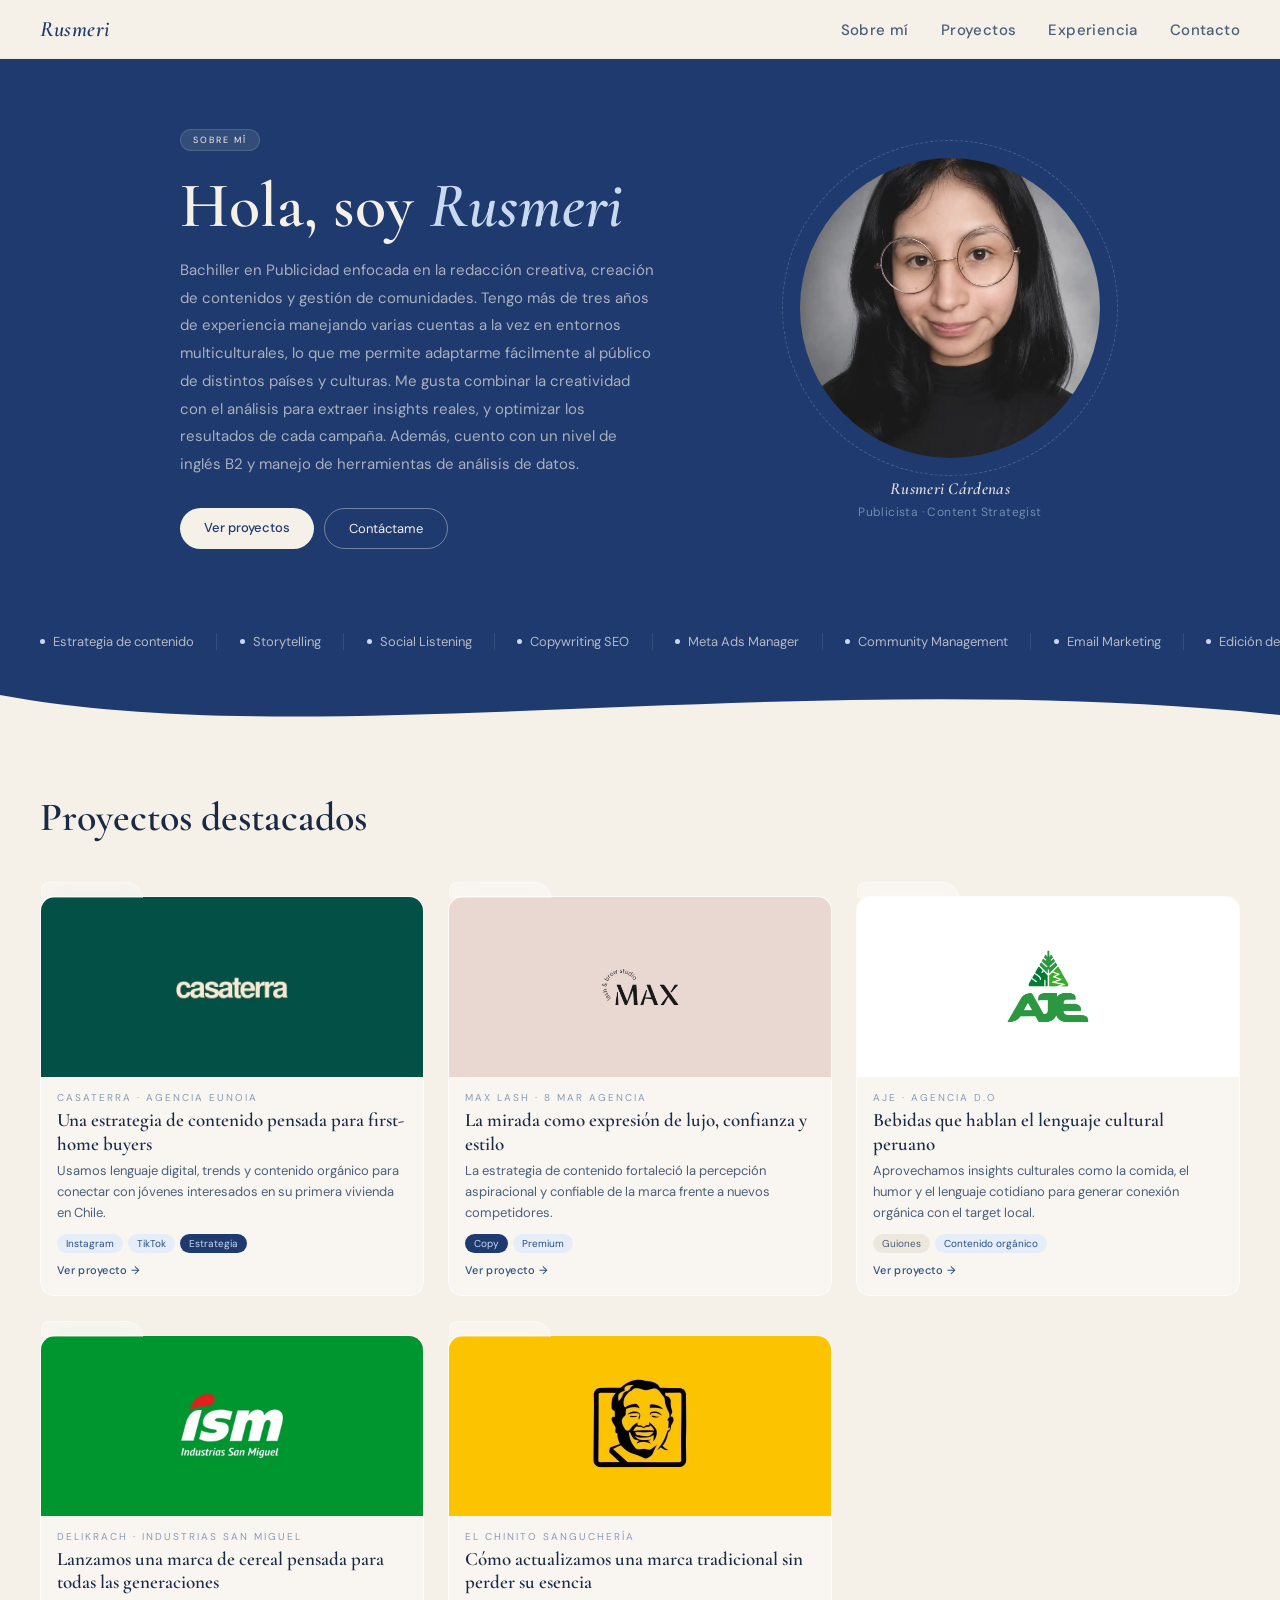
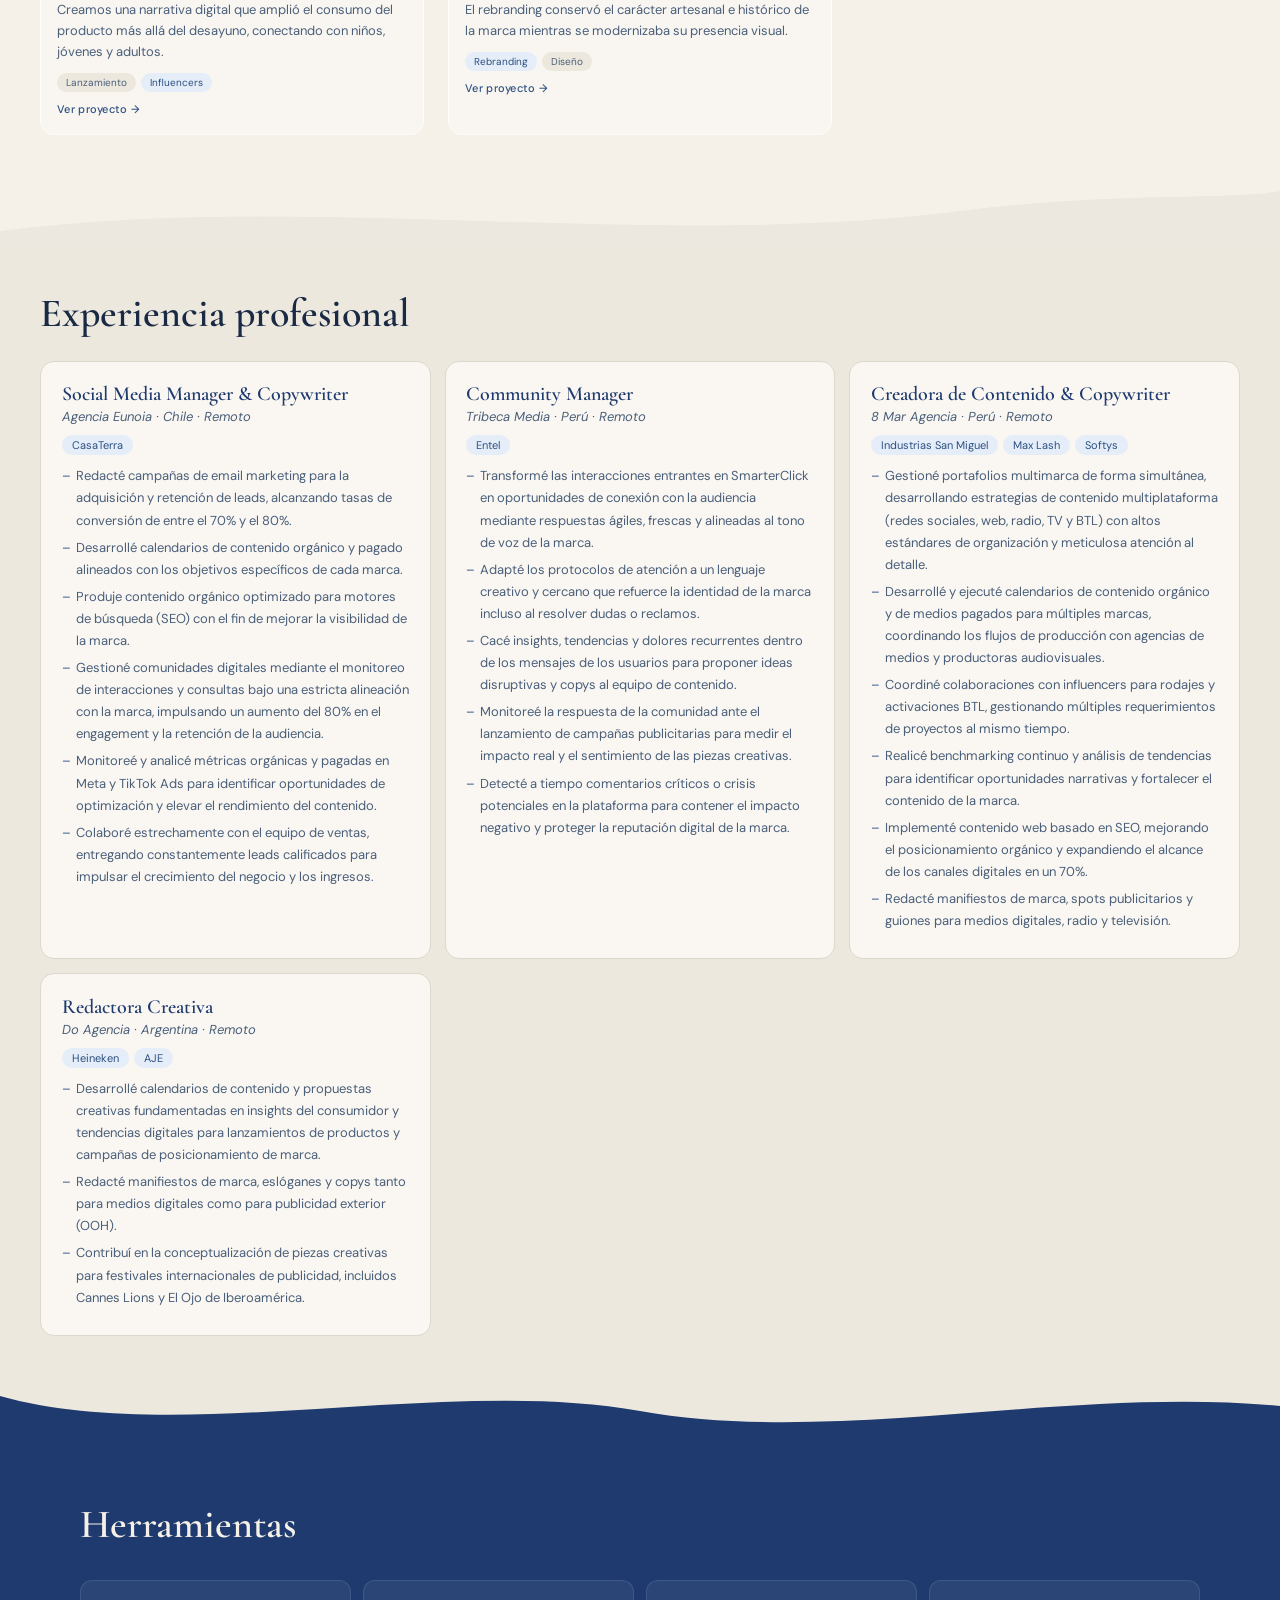
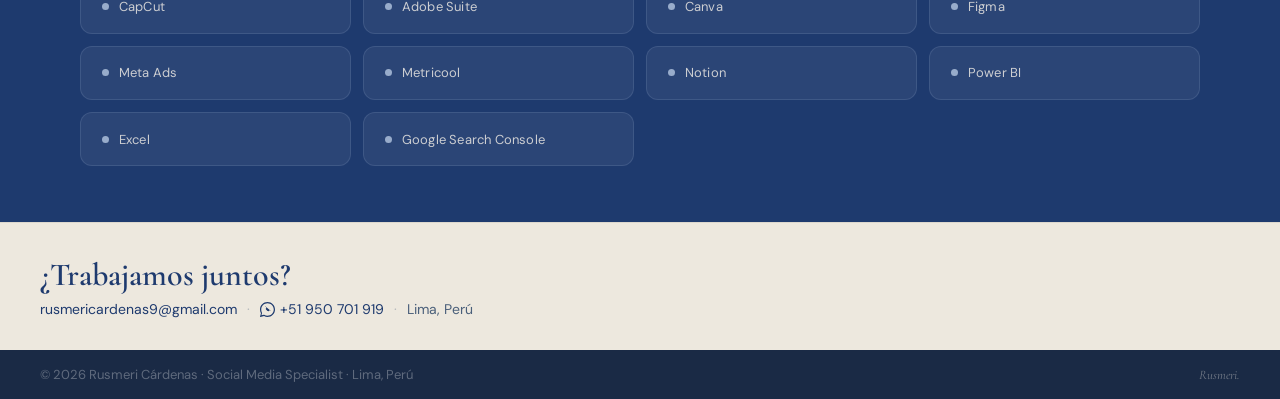
==== commit 77249af0: "redaccion correciones" ====
--- a/index.html
+++ b/index.html
@@ -40,7 +40,7 @@
     <div class="about-content reveal-right">
       <div class="about-tag">Sobre mí</div>
       <h2>Hola, soy <em>Rusmeri</em></h2>
-      <p>Bachiller en Publicidad con perfil analítico, autónomo y creativo. Me especializo en desarrollar contenidos y campañas publicitarias alineadas a los objetivos de marca, con impacto medible en engagement y conversión. He trabajado de forma remota con agencias en Chile, Perú y Argentina.</p>
+      <p>Bachiller en Publicidad enfocada en la redacción creativa, creación de contenidos y gestión de comunidades. Tengo más de tres años de experiencia manejando varias cuentas a la vez en entornos multiculturales, lo que me permite adaptarme fácilmente al público de distintos países y culturas. Me gusta combinar la creatividad con el análisis para extraer insights reales, y optimizar los resultados de cada campaña. Además, cuento con un nivel de inglés B2 y manejo de herramientas de análisis de datos.</p>
             <div class="hero-actions">
         <a href="#proyectos" class="btn-cream nav-main-link">Ver proyectos</a>
         <a href="#contacto" class="btn-outline nav-main-link">Contáctame</a>
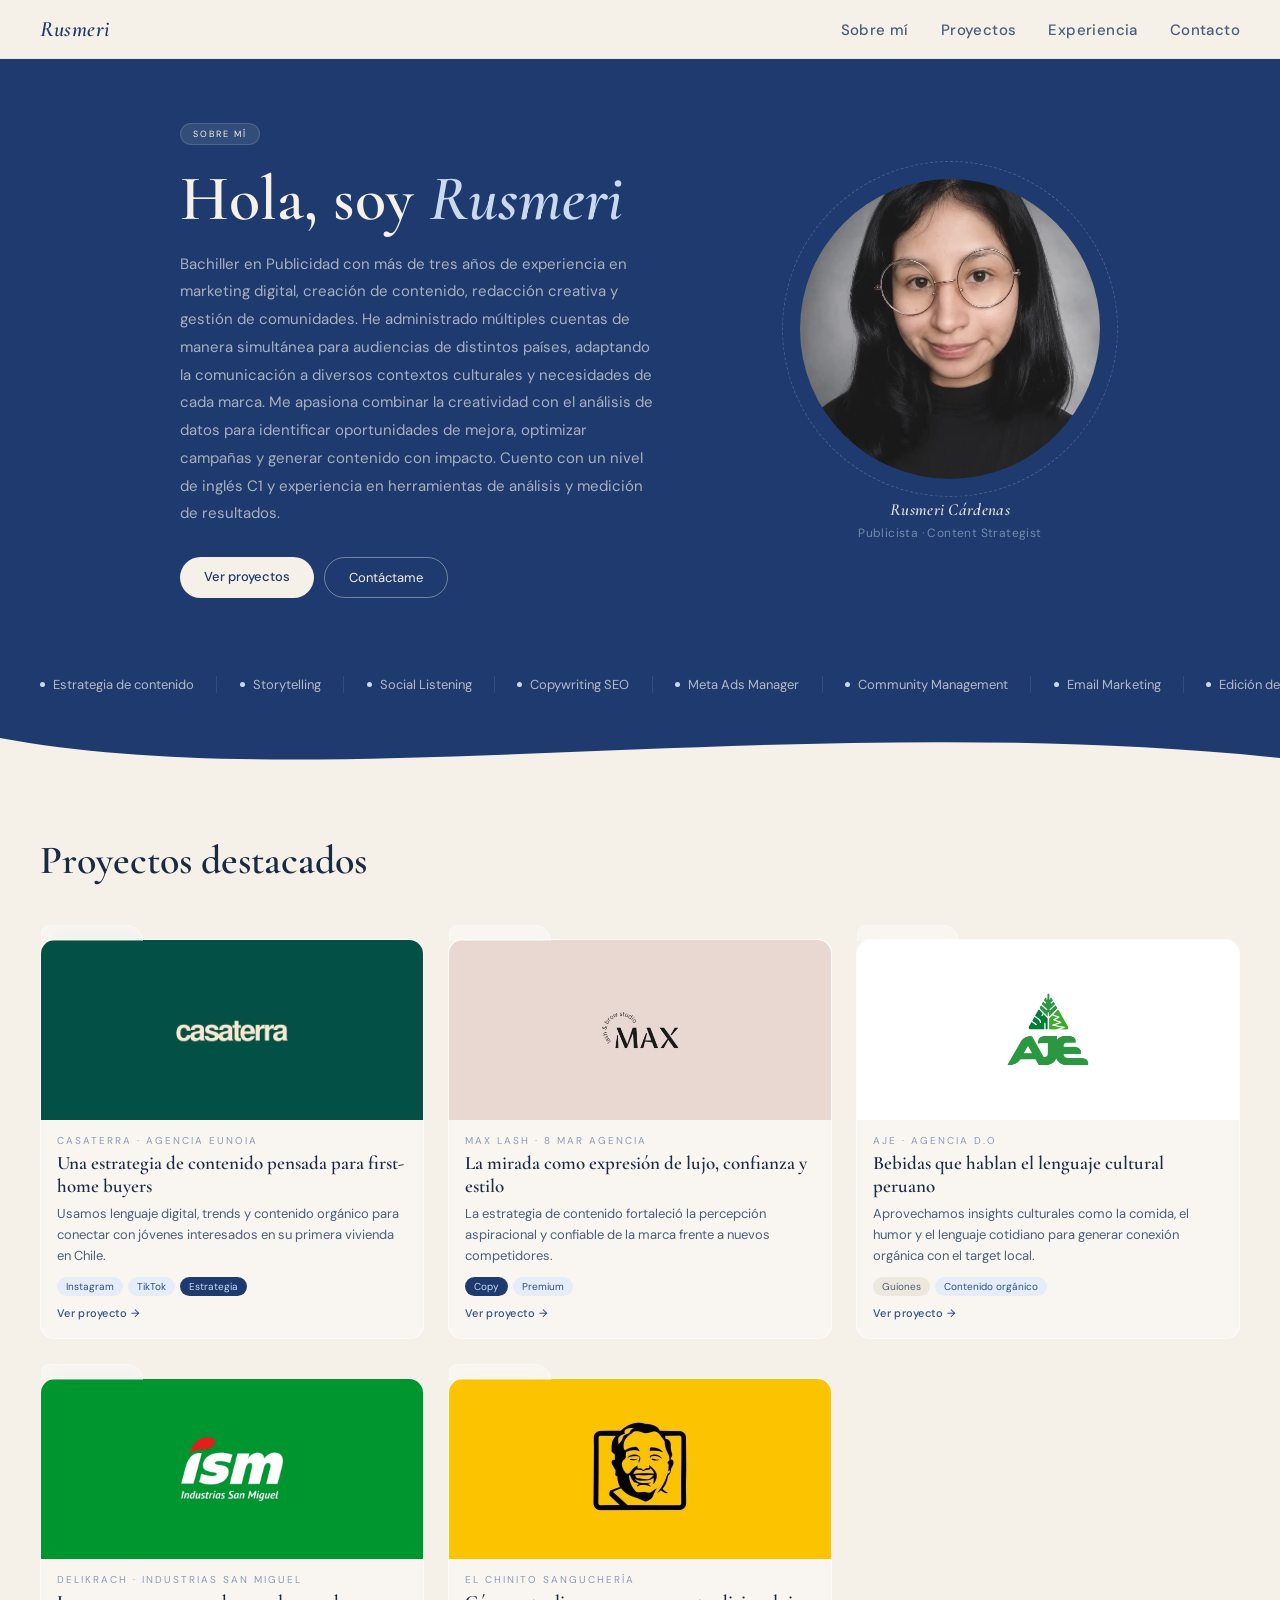
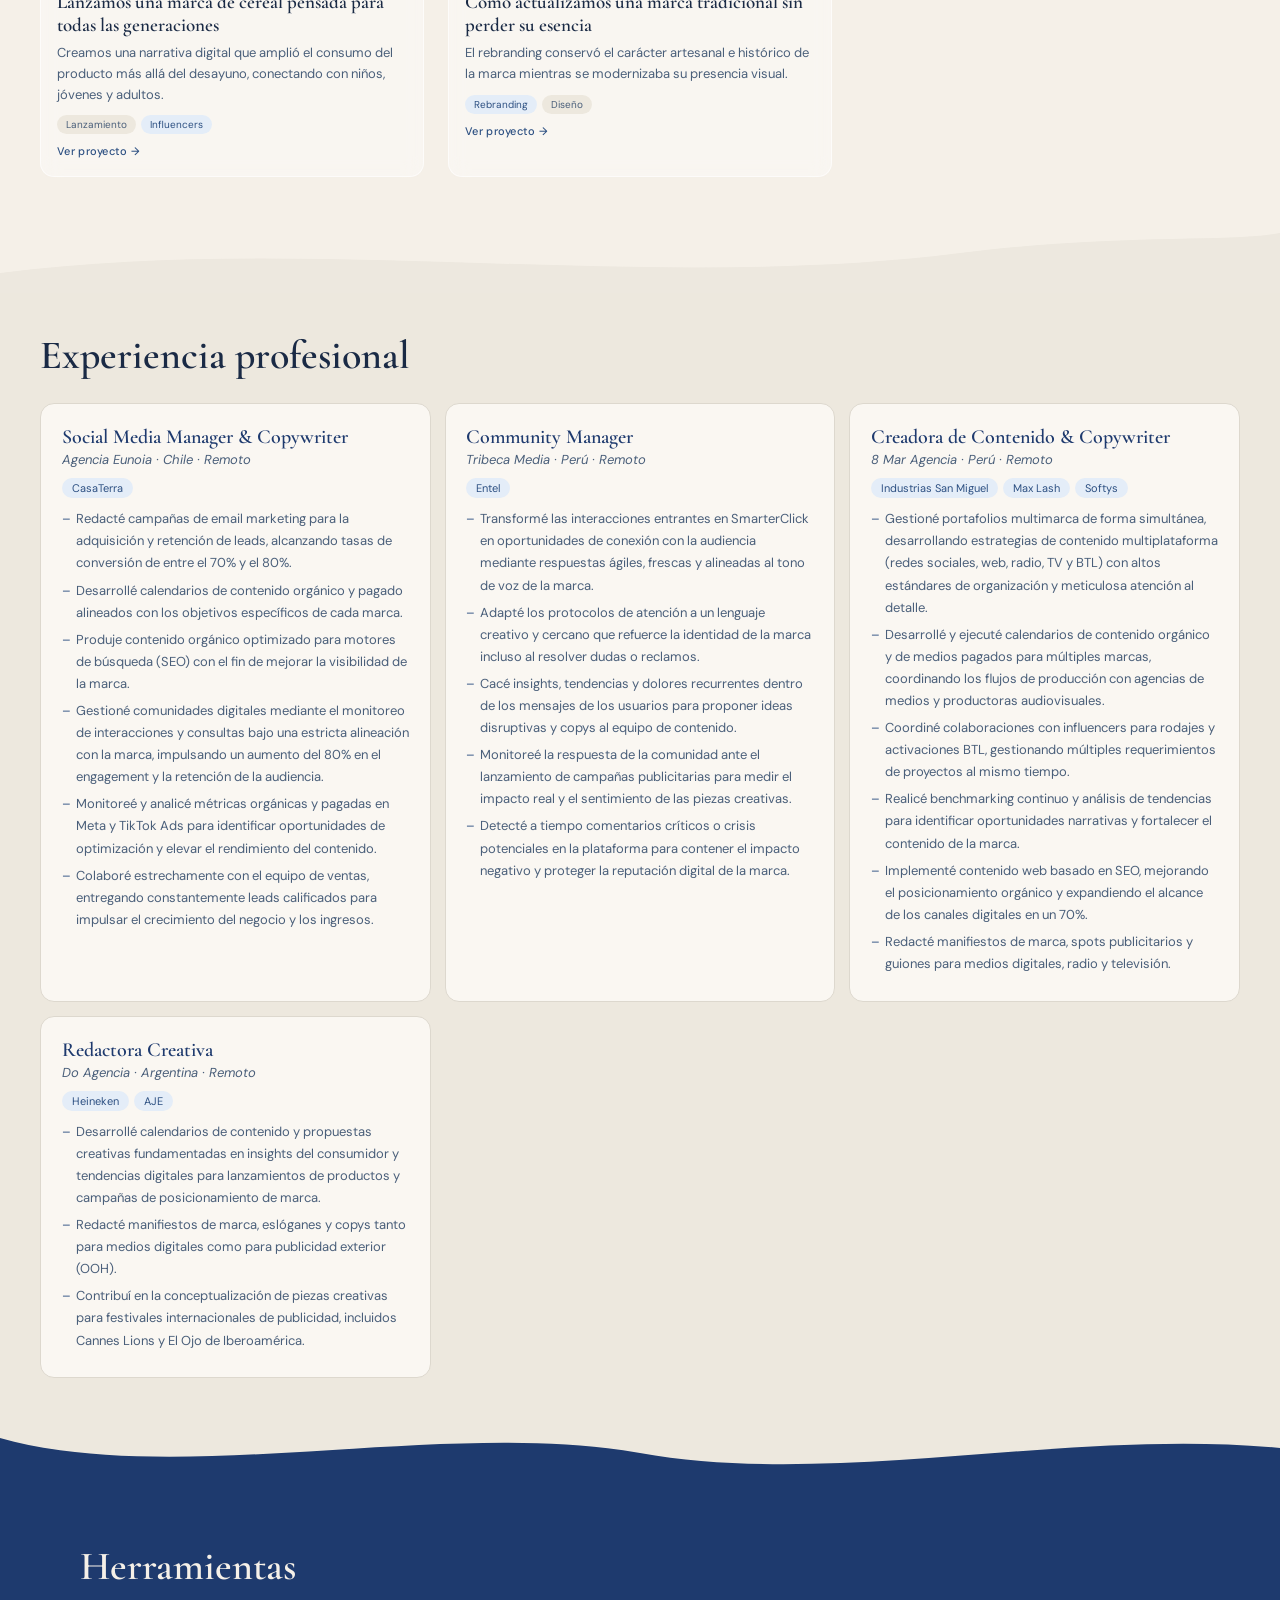
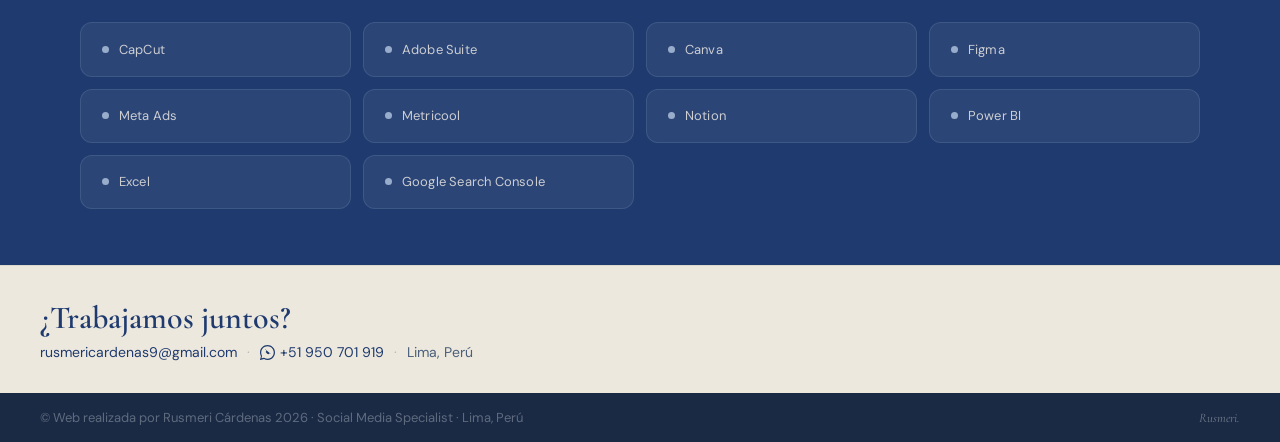
==== commit 26548486: "cambios 22:54" ====
--- a/index.html
+++ b/index.html
@@ -40,7 +40,7 @@
     <div class="about-content reveal-right">
       <div class="about-tag">Sobre mí</div>
       <h2>Hola, soy <em>Rusmeri</em></h2>
-      <p>Bachiller en Publicidad enfocada en la redacción creativa, creación de contenidos y gestión de comunidades. Tengo más de tres años de experiencia manejando varias cuentas a la vez en entornos multiculturales, lo que me permite adaptarme fácilmente al público de distintos países y culturas. Me gusta combinar la creatividad con el análisis para extraer insights reales, y optimizar los resultados de cada campaña. Además, cuento con un nivel de inglés B2 y manejo de herramientas de análisis de datos.</p>
+      <p>Bachiller en Publicidad con más de tres años de experiencia en marketing digital, creación de contenido, redacción creativa y gestión de comunidades. He administrado múltiples cuentas de manera simultánea para audiencias de distintos países, adaptando la comunicación a diversos contextos culturales y necesidades de cada marca. Me apasiona combinar la creatividad con el análisis de datos para identificar oportunidades de mejora, optimizar campañas y generar contenido con impacto. Cuento con un nivel de inglés C1 y experiencia en herramientas de análisis y medición de resultados.</p>
             <div class="hero-actions">
         <a href="#proyectos" class="btn-cream nav-main-link">Ver proyectos</a>
         <a href="#contacto" class="btn-outline nav-main-link">Contáctame</a>
@@ -292,7 +292,7 @@
 
   <!-- ── FOOTER ── -->
   <footer>
-    <span>© 2026 Rusmeri Cárdenas · Social Media Specialist · Lima, Perú</span>
+    <span>© Web realizada por Rusmeri Cárdenas 2026 · Social Media Specialist · Lima, Perú</span>
     <div class="footer-name">Rusmeri.</div>
   </footer>
 
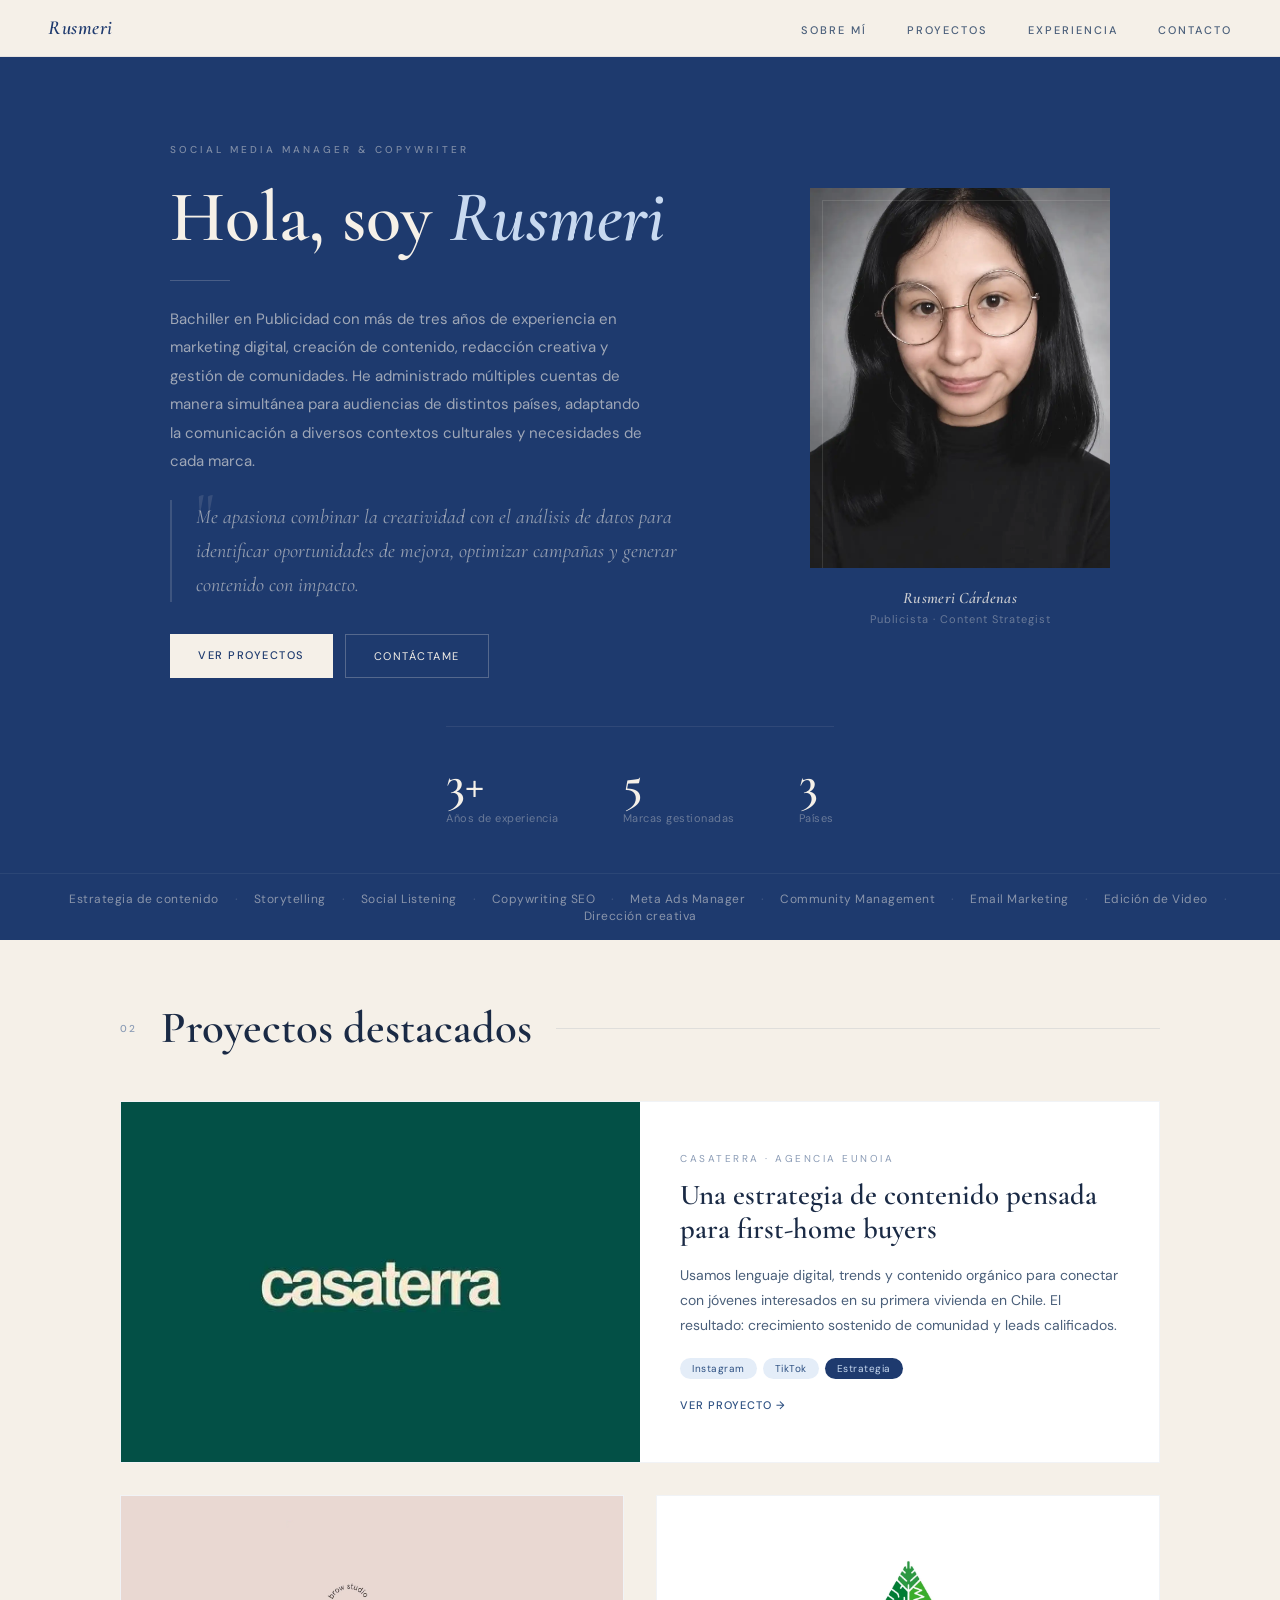
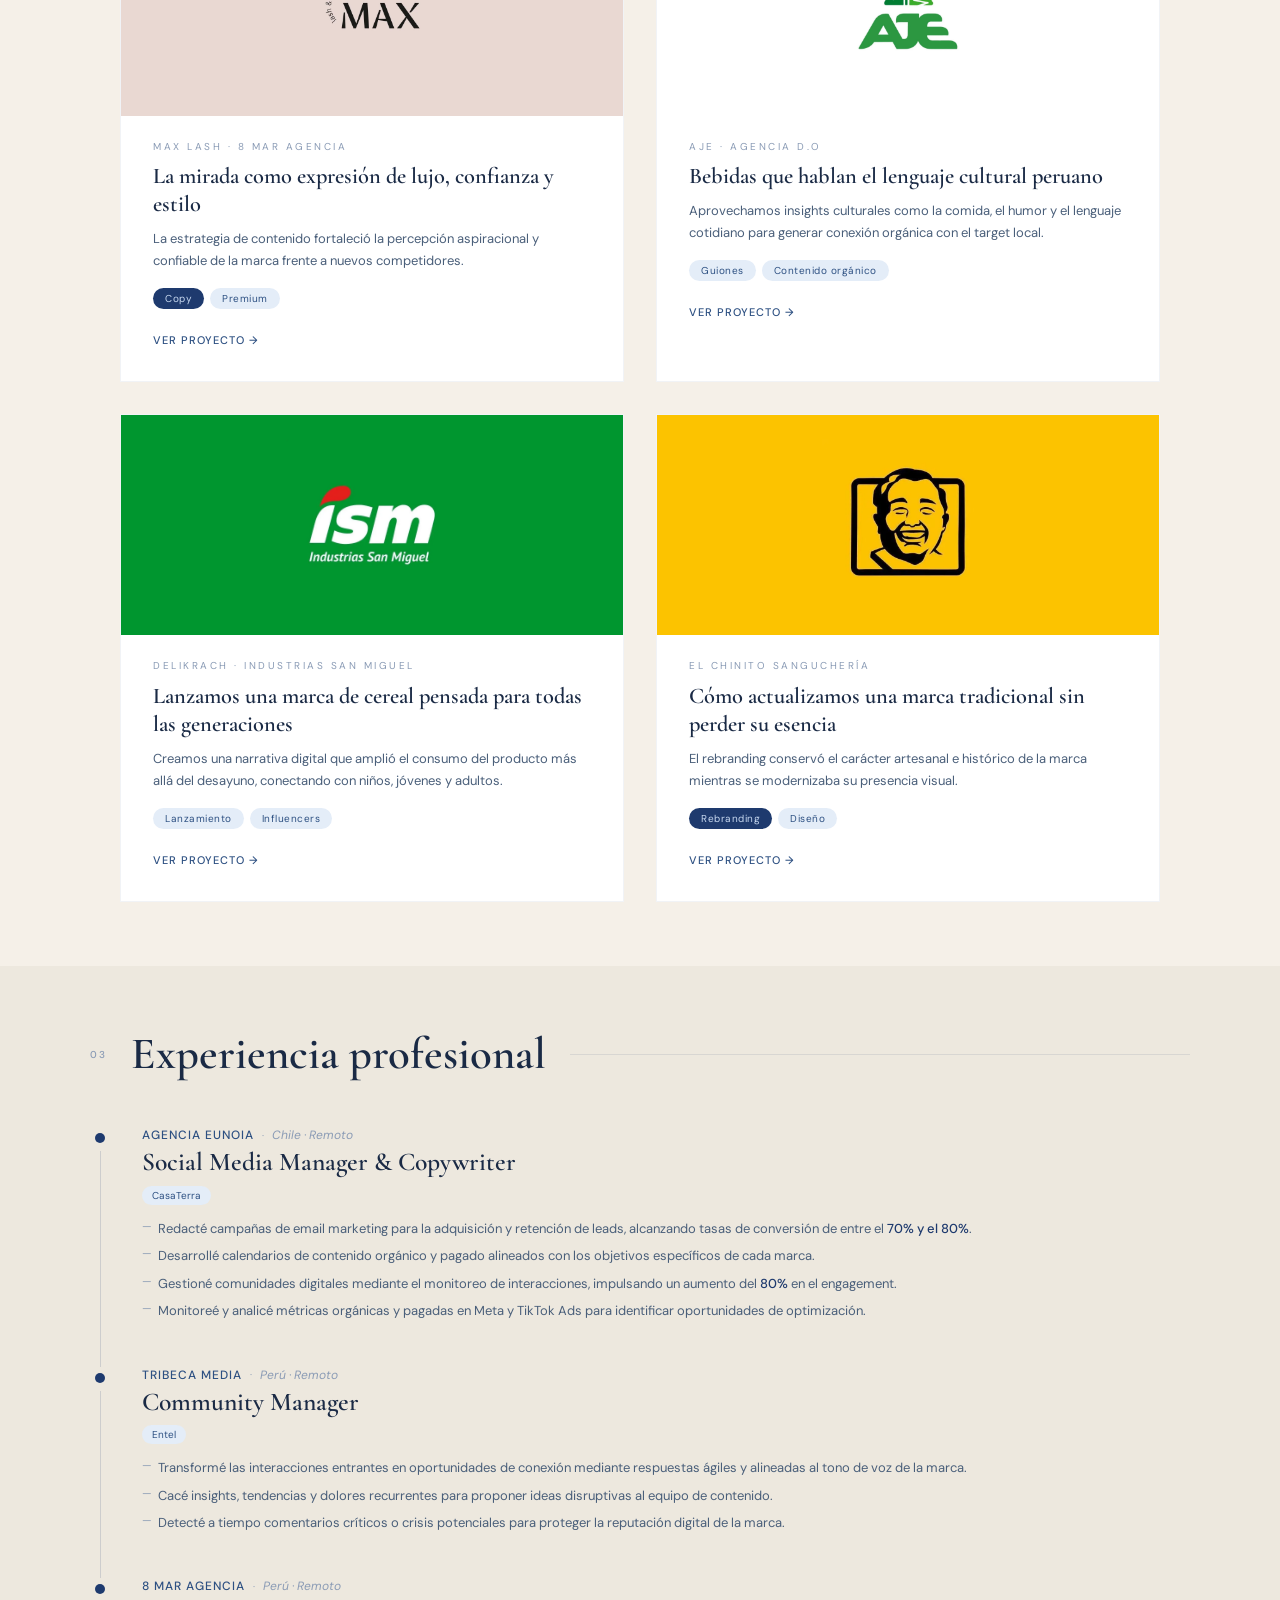
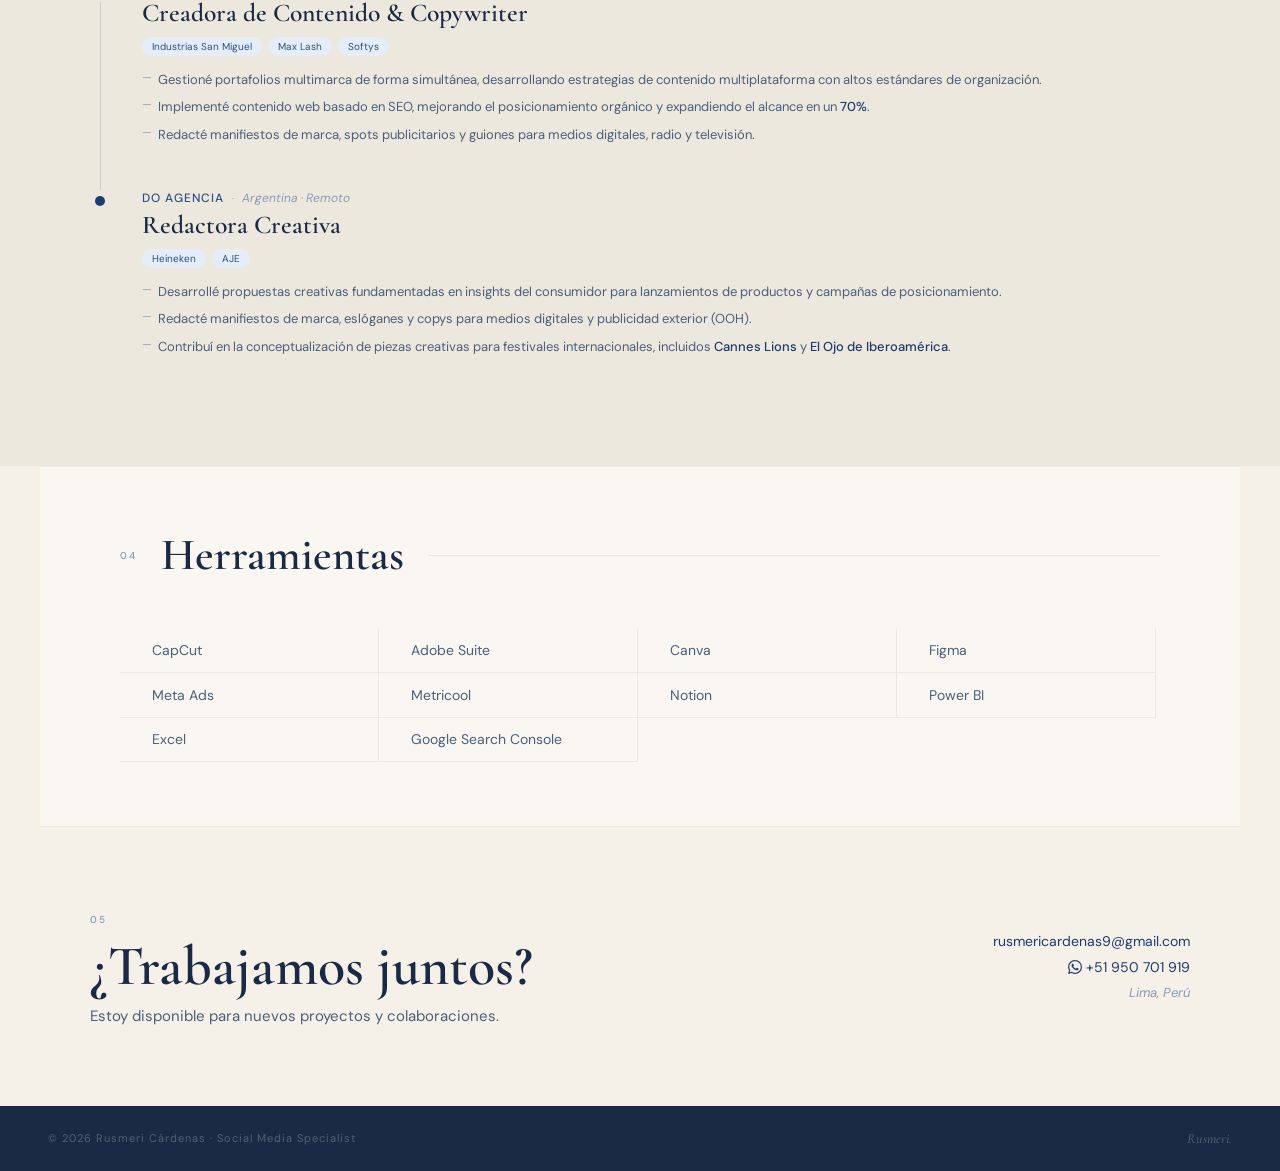
==== commit a97efd59: "feat: editorial redesign - magazine layout, timeline, pull quotes, typography" ====
--- a/index.html
+++ b/index.html
@@ -7,296 +7,358 @@
 <meta name="description" content="Portfolio de Rusmeri Cárdenas — Content Creator, Social Media Manager y Copywriting Estratégico con más de 3 años de experiencia en agencias de Chile, Perú y Argentina.">
 <link rel="preconnect" href="https://fonts.googleapis.com">
 <link rel="preconnect" href="https://fonts.gstatic.com" crossorigin>
-<link href="https://fonts.googleapis.com/css2?family=Cormorant+Garamond:ital,wght@0,400;0,600;1,400;1,600&family=DM+Sans:wght@300;400;500&display=swap" rel="stylesheet">
+<link href="https://fonts.googleapis.com/css2?family=Cormorant+Garamond:ital,wght@0,400;0,500;0,600;0,700;1,400;1,500;1,600&family=DM+Sans:ital,wght@0,300;0,400;0,500;1,300;1,400&display=swap" rel="stylesheet">
 <link rel="stylesheet" href="css/styles.css">
 </head>
 <body>
 
 <!-- ── NAVEGACIÓN ── -->
-<nav>
+<nav class="nav-editorial">
   <a href="#" class="nav-logo" id="nav-logo">Rusmeri</a>
   <button class="nav-toggle" id="nav-toggle" aria-label="Abrir menú">
     <span></span><span></span><span></span>
   </button>
   <ul class="nav-links">
-    <li><a href="#sobre-mi" class="nav-main-link">Sobre mí</a></li>
-    <li><a href="#proyectos" class="nav-main-link">Proyectos</a></li>
-    <li><a href="#experiencia" class="nav-main-link">Experiencia</a></li>
-    <li><a href="#contacto" class="nav-main-link">Contacto</a></li>
+    <li><a href="#sobre-mi">Sobre mí</a></li>
+    <li><a href="#proyectos">Proyectos</a></li>
+    <li><a href="#experiencia">Experiencia</a></li>
+    <li><a href="#contacto">Contacto</a></li>
   </ul>
   <div class="nav-mobile-menu" id="nav-mobile-menu">
-    <a href="#sobre-mi" class="nav-main-link">Sobre mí</a>
-    <a href="#proyectos" class="nav-main-link">Proyectos</a>
-    <a href="#experiencia" class="nav-main-link">Experiencia</a>
-    <a href="#contacto" class="nav-main-link">Contacto</a>
+    <a href="#sobre-mi">Sobre mí</a>
+    <a href="#proyectos">Proyectos</a>
+    <a href="#experiencia">Experiencia</a>
+    <a href="#contacto">Contacto</a>
   </div>
   <div class="nav-overlay" id="nav-overlay"></div>
 </nav>
 
-<div id="page-main">
-
-  <!-- ── HERO ── -->
-  <section class="about-section" id="sobre-mi">
-    <div class="about-content reveal-right">
-      <div class="about-tag">Sobre mí</div>
-      <h2>Hola, soy <em>Rusmeri</em></h2>
-      <p>Bachiller en Publicidad con más de tres años de experiencia en marketing digital, creación de contenido, redacción creativa y gestión de comunidades. He administrado múltiples cuentas de manera simultánea para audiencias de distintos países, adaptando la comunicación a diversos contextos culturales y necesidades de cada marca. Me apasiona combinar la creatividad con el análisis de datos para identificar oportunidades de mejora, optimizar campañas y generar contenido con impacto. Cuento con un nivel de inglés C1 y experiencia en herramientas de análisis y medición de resultados.</p>
-            <div class="hero-actions">
-        <a href="#proyectos" class="btn-cream nav-main-link">Ver proyectos</a>
-        <a href="#contacto" class="btn-outline nav-main-link">Contáctame</a>
-      </div>
-    </div>
-    <div class="about-photo reveal-left">
-      <div class="photo-circle-wrapper">
-        <div class="photo-deco-ring"></div>
-        <div class="photo-circle-outer">
-          <div class="photo-circle-inner">
-            <img src="assets/rusmericardenas.webp" alt="Rusmeri Cárdenas" class="about-photo-img">
+<!-- ── HERO ── -->
+<section class="hero" id="sobre-mi">
+  <div class="hero-inner">
+    <div class="hero-text reveal-right">
+      <span class="hero-label">Social Media Manager & Copywriter</span>
+      <h1 class="hero-headline">Hola, soy <em>Rusmeri</em></h1>
+      <div class="hero-divider"></div>
+      <p class="hero-bio">
+        Bachiller en Publicidad con más de tres años de experiencia en marketing digital, creación de contenido, redacción creativa y gestión de comunidades. He administrado múltiples cuentas de manera simultánea para audiencias de distintos países, adaptando la comunicación a diversos contextos culturales y necesidades de cada marca.
+      </p>
+      <div class="hero-quote">
+        <span class="hero-quote-mark">"</span>
+        <p>Me apasiona combinar la creatividad con el análisis de datos para identificar oportunidades de mejora, optimizar campañas y generar contenido con impacto.</p>
+      </div>
+      <div class="hero-actions">
+        <a href="#proyectos" class="btn-editorial">Ver proyectos</a>
+        <a href="#contacto" class="btn-editorial-outline">Contáctame</a>
+      </div>
+    </div>
+    <div class="hero-photo reveal-left">
+      <div class="hero-photo-frame">
+        <img src="assets/rusmericardenas.webp" alt="Rusmeri Cárdenas" class="hero-photo-img">
+      </div>
+      <div class="hero-photo-caption">
+        <span class="caption-name">Rusmeri Cárdenas</span>
+        <span class="caption-role">Publicista · Content Strategist</span>
+      </div>
+    </div>
+  </div>
+  <div class="hero-stats">
+    <div class="hero-stat">
+      <span class="stat-number">3+</span>
+      <span class="stat-label">Años de experiencia</span>
+    </div>
+    <div class="hero-stat">
+      <span class="stat-number">5</span>
+      <span class="stat-label">Marcas gestionadas</span>
+    </div>
+    <div class="hero-stat">
+      <span class="stat-number">3</span>
+      <span class="stat-label">Países</span>
+    </div>
+  </div>
+</section>
+
+<!-- ── SKILLS ── -->
+<section class="skills-editorial">
+  <div class="skills-editorial-inner">
+    <span class="skill-ed">Estrategia de contenido</span>
+    <span class="skill-ed-dot">·</span>
+    <span class="skill-ed">Storytelling</span>
+    <span class="skill-ed-dot">·</span>
+    <span class="skill-ed">Social Listening</span>
+    <span class="skill-ed-dot">·</span>
+    <span class="skill-ed">Copywriting SEO</span>
+    <span class="skill-ed-dot">·</span>
+    <span class="skill-ed">Meta Ads Manager</span>
+    <span class="skill-ed-dot">·</span>
+    <span class="skill-ed">Community Management</span>
+    <span class="skill-ed-dot">·</span>
+    <span class="skill-ed">Email Marketing</span>
+    <span class="skill-ed-dot">·</span>
+    <span class="skill-ed">Edición de Video</span>
+    <span class="skill-ed-dot">·</span>
+    <span class="skill-ed">Dirección creativa</span>
+  </div>
+</section>
+
+<!-- ── PROYECTOS ── -->
+<section class="section-editorial" id="proyectos">
+  <div class="section-editorial-header reveal">
+    <span class="section-editorial-label">02</span>
+    <h2 class="section-editorial-title">Proyectos destacados</h2>
+    <div class="section-editorial-line"></div>
+  </div>
+
+  <div class="projects-editorial">
+
+    <!-- Proyecto destacado grande -->
+    <article class="project-spread reveal" onclick="location.href='proyecto-casaterra.html'">
+      <div class="project-spread-thumb" style="background: #035046;">
+        <img src="assets/casaterra.webp" alt="CasaTerra">
+      </div>
+      <div class="project-spread-info">
+        <span class="project-spread-brand">CasaTerra · Agencia Eunoia</span>
+        <h3 class="project-spread-name">Una estrategia de contenido pensada para first-home buyers</h3>
+        <p class="project-spread-desc">Usamos lenguaje digital, trends y contenido orgánico para conectar con jóvenes interesados en su primera vivienda en Chile. El resultado: crecimiento sostenido de comunidad y leads calificados.</p>
+        <div class="project-spread-tags">
+          <span class="tag-ed">Instagram</span>
+          <span class="tag-ed">TikTok</span>
+          <span class="tag-ed tag-ed-dark">Estrategia</span>
+        </div>
+        <span class="project-spread-cta">Ver proyecto →</span>
+      </div>
+    </article>
+
+    <!-- Fila de 2 proyectos medianos -->
+    <div class="projects-row">
+      <article class="project-card-ed reveal reveal-delay-1" onclick="location.href='proyecto-maxlash.html'">
+        <div class="project-card-ed-thumb" style="background: #e9d8d2;">
+          <img src="assets/maxlash.webp" alt="Max Lash">
+        </div>
+        <div class="project-card-ed-info">
+          <span class="project-card-ed-brand">Max Lash · 8 Mar Agencia</span>
+          <h3 class="project-card-ed-name">La mirada como expresión de lujo, confianza y estilo</h3>
+          <p class="project-card-ed-desc">La estrategia de contenido fortaleció la percepción aspiracional y confiable de la marca frente a nuevos competidores.</p>
+          <div class="project-spread-tags">
+            <span class="tag-ed tag-ed-dark">Copy</span>
+            <span class="tag-ed">Premium</span>
           </div>
-        </div>
-      </div>
-      <p class="photo-name">Rusmeri Cárdenas</p>
-      <p class="photo-role">Publicista · Content Strategist</p>
-    </div>
-  </section>
-
-  <!-- ── SKILLS STRIP ── -->
-  <div class="skills-strip">
-    <div class="skill-item"><div class="skill-dot"></div>Estrategia de contenido</div>
-    <div class="skill-item"><div class="skill-dot"></div>Storytelling</div>
-    <div class="skill-item"><div class="skill-dot"></div>Social Listening</div>
-    <div class="skill-item"><div class="skill-dot"></div>Copywriting SEO</div>
-    <div class="skill-item"><div class="skill-dot"></div>Meta Ads Manager</div>
-    <div class="skill-item"><div class="skill-dot"></div>Community Management</div>
-    <div class="skill-item"><div class="skill-dot"></div>Email Marketing</div>
-    <div class="skill-item"><div class="skill-dot"></div>Edición de Video</div>
-    <div class="skill-item"><div class="skill-dot"></div>Dirección creativa</div>
-  </div>
-
-  <!-- ── ONDA navy → cream ── -->
-  <div class="wave-divider" style="background: var(--navy);">
-    <svg viewBox="0 0 1440 90" xmlns="http://www.w3.org/2000/svg" preserveAspectRatio="none" style="display:block; width:100%; height:90px;">
-      <path d="M0,30 C360,90 900,0 1440,50 L1440,90 L0,90 Z" fill="var(--cream)"/>
-    </svg>
-  </div>
-
-  <!-- ── PROYECTOS ── -->
-  <section class="section" id="proyectos">
-    <div class="section-header">
-      <div>
-      <div class="section-title">Proyectos destacados</div>
-      </div>
-    </div>
-    <div class="pinterest-grid">
-
-      <div class="project-card reveal reveal-delay-1" onclick="location.href='proyecto-casaterra.html'">
-        <div class="project-thumb h-md" style="background: #035046; display:flex; align-items:center; justify-content:center;">
-          <img src="assets/casaterra.webp" alt="CasaTerra" style="height:100%; width:100%; object-fit:contain; padding:20px;">
-        </div>
-        <div class="project-info">
-          <div class="project-brand">CasaTerra · Agencia Eunoia</div>
-          <div class="project-name">Una estrategia de contenido pensada para first-home buyers</div>
-          <div class="project-desc">Usamos lenguaje digital, trends y contenido orgánico para conectar con jóvenes interesados en su primera vivienda en Chile.</div>
-          <div class="project-tags">
-            <span class="tag tag-blue">Instagram</span>
-            <span class="tag tag-blue">TikTok</span>
-            <span class="tag tag-navy">Estrategia</span>
+          <span class="project-spread-cta">Ver proyecto →</span>
+        </div>
+      </article>
+
+      <article class="project-card-ed reveal reveal-delay-2" onclick="location.href='proyecto-aje.html'">
+        <div class="project-card-ed-thumb" style="background: #ffffff;">
+          <img src="assets/aje.webp" alt="AJE">
+        </div>
+        <div class="project-card-ed-info">
+          <span class="project-card-ed-brand">AJE · Agencia D.O</span>
+          <h3 class="project-card-ed-name">Bebidas que hablan el lenguaje cultural peruano</h3>
+          <p class="project-card-ed-desc">Aprovechamos insights culturales como la comida, el humor y el lenguaje cotidiano para generar conexión orgánica con el target local.</p>
+          <div class="project-spread-tags">
+            <span class="tag-ed">Guiones</span>
+            <span class="tag-ed">Contenido orgánico</span>
           </div>
-          <div class="project-cta">Ver proyecto →</div>
-        </div>
-      </div>
-
-      <div class="project-card reveal reveal-delay-4" onclick="location.href='proyecto-maxlash.html'">
-        <div class="project-thumb h-md" style="background: #e9d8d2; display:flex; align-items:center; justify-content:center;">
-          <img src="assets/maxlash.webp" alt="Max Lash" style="height:100%; width:100%; object-fit:contain; padding:20px;">
-        </div>
-        <div class="project-info">
-          <div class="project-brand">Max Lash · 8 Mar Agencia</div>
-          <div class="project-name">La mirada como expresión de lujo, confianza y estilo</div>
-          <div class="project-desc">La estrategia de contenido fortaleció la percepción aspiracional y confiable de la marca frente a nuevos competidores.</div>
-          <div class="project-tags">
-            <span class="tag tag-navy">Copy</span>
-            <span class="tag tag-blue">Premium</span>
+          <span class="project-spread-cta">Ver proyecto →</span>
+        </div>
+      </article>
+    </div>
+
+    <!-- Fila de 2 proyectos medianos -->
+    <div class="projects-row">
+      <article class="project-card-ed reveal reveal-delay-3" onclick="location.href='proyecto-ism.html'">
+        <div class="project-card-ed-thumb" style="background: #00962f;">
+          <img src="assets/ism.webp" alt="ISM">
+        </div>
+        <div class="project-card-ed-info">
+          <span class="project-card-ed-brand">Delikrach · Industrias San Miguel</span>
+          <h3 class="project-card-ed-name">Lanzamos una marca de cereal pensada para todas las generaciones</h3>
+          <p class="project-card-ed-desc">Creamos una narrativa digital que amplió el consumo del producto más allá del desayuno, conectando con niños, jóvenes y adultos.</p>
+          <div class="project-spread-tags">
+            <span class="tag-ed">Lanzamiento</span>
+            <span class="tag-ed">Influencers</span>
           </div>
-          <div class="project-cta">Ver proyecto →</div>
-        </div>
-      </div>
-
-      <div class="project-card reveal reveal-delay-2" onclick="location.href='proyecto-aje.html'">
-        <div class="project-thumb h-md" style="background: #ffffff; display:flex; align-items:center; justify-content:center;">
-          <img src="assets/aje.webp" alt="Aje" style="height:100%; width:100%; object-fit:contain; padding:20px;">
-        </div>
-        <div class="project-info">
-          <div class="project-brand">AJE · Agencia D.O</div>
-          <div class="project-name">Bebidas que hablan el lenguaje cultural peruano</div>
-          <div class="project-desc">Aprovechamos insights culturales como la comida, el humor y el lenguaje cotidiano para generar conexión orgánica con el target local.</div>
-          <div class="project-tags">
-            <span class="tag tag-cream">Guiones</span>
-            <span class="tag tag-blue">Contenido orgánico</span>
+          <span class="project-spread-cta">Ver proyecto →</span>
+        </div>
+      </article>
+
+      <article class="project-card-ed reveal reveal-delay-4" onclick="location.href='proyecto-chinito.html'">
+        <div class="project-card-ed-thumb" style="background: #fcc300;">
+          <img src="assets/chinito.webp" alt="El Chinito">
+        </div>
+        <div class="project-card-ed-info">
+          <span class="project-card-ed-brand">El Chinito Sanguchería</span>
+          <h3 class="project-card-ed-name">Cómo actualizamos una marca tradicional sin perder su esencia</h3>
+          <p class="project-card-ed-desc">El rebranding conservó el carácter artesanal e histórico de la marca mientras se modernizaba su presencia visual.</p>
+          <div class="project-spread-tags">
+            <span class="tag-ed tag-ed-dark">Rebranding</span>
+            <span class="tag-ed">Diseño</span>
           </div>
-          <div class="project-cta">Ver proyecto →</div>
-        </div>
-      </div>
-
-      <div class="project-card reveal reveal-delay-3" onclick="location.href='proyecto-ism.html'">
-        <div class="project-thumb h-md" style="background: #00962f; display:flex; align-items:center; justify-content:center;">
-          <img src="assets/ism.webp" alt="ISM" style="height:100%; width:100%; object-fit:contain; padding:20px;">
-        </div>
-        <div class="project-info">
-          <div class="project-brand">Delikrach · Industrias San Miguel</div>
-          <div class="project-name">Lanzamos una marca de cereal pensada para todas las generaciones</div>
-          <div class="project-desc">Creamos una narrativa digital que amplió el consumo del producto más allá del desayuno, conectando con niños, jóvenes y adultos.</div>
-          <div class="project-tags">
-            <span class="tag tag-cream">Lanzamiento</span>
-            <span class="tag tag-blue">Influencers</span>
-          </div>
-          <div class="project-cta">Ver proyecto →</div>
-        </div>
-      </div>
-
-      <div class="project-card reveal reveal-delay-5" onclick="location.href='proyecto-chinito.html'">
-        <div class="project-thumb h-md" style="background: #fcc300; display:flex; align-items:center; justify-content:center;">
-          <img src="assets/chinito.webp" alt="El Chinito" style="height:100%; width:100%; object-fit:contain; padding:20px;">
-        </div>
-        <div class="project-info">
-          <div class="project-brand">El Chinito Sanguchería</div>
-          <div class="project-name">Cómo actualizamos una marca tradicional sin perder su esencia</div>
-          <div class="project-desc">El rebranding conservó el carácter artesanal e histórico de la marca mientras se modernizaba su presencia visual.</div>
-          <div class="project-tags">
-            <span class="tag tag-blue">Rebranding</span>
-            <span class="tag tag-cream">Diseño</span>
-          </div>
-          <div class="project-cta">Ver proyecto →</div>
-        </div>
-      </div>
-
-    </div>
-  </section>
-
-  <!-- ── ONDA cream → cream-dark ── -->
-  <div class="wave-divider" style="background: var(--cream);">
-    <svg viewBox="0 0 1440 60" xmlns="http://www.w3.org/2000/svg" preserveAspectRatio="none" height="60">
-      <path d="M0,40 C360,0 720,60 1080,20 C1260,0 1380,10 1440,0 L1440,60 L0,60 Z" fill="#ede8df"/>
-    </svg>
-  </div>
-
-  <!-- ── EXPERIENCIA ── -->
-  <section class="exp-section" id="experiencia">
-    <div class="section-header">
-      <div>
-      <div class="section-title">Experiencia profesional</div>
-      </div>
-    </div>
-    <div class="exp-grid">
-      <div class="exp-card reveal reveal-delay-2">
-                <div class="exp-role">Social Media Manager & Copywriter</div>
-        <div class="exp-company">Agencia Eunoia · Chile · Remoto</div>
-        <div class="exp-clients"><span class="client-chip">CasaTerra</span></div>
-        <ul class="exp-bullets">
-          <li>Redacté campañas de email marketing para la adquisición y retención de leads, alcanzando tasas de conversión de entre el 70% y el 80%.</li>
+          <span class="project-spread-cta">Ver proyecto →</span>
+        </div>
+      </article>
+    </div>
+
+  </div>
+</section>
+
+<!-- ── EXPERIENCIA ── -->
+<section class="section-editorial section-editorial-alt" id="experiencia">
+  <div class="section-editorial-header reveal">
+    <span class="section-editorial-label">03</span>
+    <h2 class="section-editorial-title">Experiencia profesional</h2>
+    <div class="section-editorial-line"></div>
+  </div>
+
+  <div class="timeline-editorial">
+
+    <div class="timeline-item reveal">
+      <div class="timeline-marker">
+        <div class="timeline-dot"></div>
+        <div class="timeline-line"></div>
+      </div>
+      <div class="timeline-content">
+        <div class="timeline-meta">
+          <span class="timeline-company">Agencia Eunoia</span>
+          <span class="timeline-sep">·</span>
+          <span class="timeline-location">Chile · Remoto</span>
+        </div>
+        <h3 class="timeline-role">Social Media Manager & Copywriter</h3>
+        <div class="timeline-clients">
+          <span class="client-tag">CasaTerra</span>
+        </div>
+        <ul class="timeline-bullets">
+          <li>Redacté campañas de email marketing para la adquisición y retención de leads, alcanzando tasas de conversión de entre el <strong>70% y el 80%</strong>.</li>
           <li>Desarrollé calendarios de contenido orgánico y pagado alineados con los objetivos específicos de cada marca.</li>
-          <li>Produje contenido orgánico optimizado para motores de búsqueda (SEO) con el fin de mejorar la visibilidad de la marca.</li>
-          <li>Gestioné comunidades digitales mediante el monitoreo de interacciones y consultas bajo una estricta alineación con la marca, impulsando un aumento del 80% en el engagement y la retención de la audiencia.</li>
-          <li>Monitoreé y analicé métricas orgánicas y pagadas en Meta y TikTok Ads para identificar oportunidades de optimización y elevar el rendimiento del contenido.</li>
-          <li>Colaboré estrechamente con el equipo de ventas, entregando constantemente leads calificados para impulsar el crecimiento del negocio y los ingresos.</li>
+          <li>Gestioné comunidades digitales mediante el monitoreo de interacciones, impulsando un aumento del <strong>80%</strong> en el engagement.</li>
+          <li>Monitoreé y analicé métricas orgánicas y pagadas en Meta y TikTok Ads para identificar oportunidades de optimización.</li>
         </ul>
       </div>
-      <div class="exp-card reveal reveal-delay-2">
-                <div class="exp-role">Community Manager</div>
-        <div class="exp-company">Tribeca Media · Perú · Remoto</div>
-        <div class="exp-clients"><span class="client-chip">Entel</span></div>
-        <ul class="exp-bullets">
-          <li>Transformé las interacciones entrantes en SmarterClick en oportunidades de conexión con la audiencia mediante respuestas ágiles, frescas y alineadas al tono de voz de la marca.</li>
-          <li>Adapté los protocolos de atención a un lenguaje creativo y cercano que refuerce la identidad de la marca incluso al resolver dudas o reclamos.</li>
-          <li>Cacé insights, tendencias y dolores recurrentes dentro de los mensajes de los usuarios para proponer ideas disruptivas y copys al equipo de contenido.</li>
-          <li>Monitoreé la respuesta de la comunidad ante el lanzamiento de campañas publicitarias para medir el impacto real y el sentimiento de las piezas creativas.</li>
-          <li>Detecté a tiempo comentarios críticos o crisis potenciales en la plataforma para contener el impacto negativo y proteger la reputación digital de la marca.</li>
+    </div>
+
+    <div class="timeline-item reveal reveal-delay-1">
+      <div class="timeline-marker">
+        <div class="timeline-dot"></div>
+        <div class="timeline-line"></div>
+      </div>
+      <div class="timeline-content">
+        <div class="timeline-meta">
+          <span class="timeline-company">Tribeca Media</span>
+          <span class="timeline-sep">·</span>
+          <span class="timeline-location">Perú · Remoto</span>
+        </div>
+        <h3 class="timeline-role">Community Manager</h3>
+        <div class="timeline-clients">
+          <span class="client-tag">Entel</span>
+        </div>
+        <ul class="timeline-bullets">
+          <li>Transformé las interacciones entrantes en oportunidades de conexión mediante respuestas ágiles y alineadas al tono de voz de la marca.</li>
+          <li>Cacé insights, tendencias y dolores recurrentes para proponer ideas disruptivas al equipo de contenido.</li>
+          <li>Detecté a tiempo comentarios críticos o crisis potenciales para proteger la reputación digital de la marca.</li>
         </ul>
       </div>
-      <div class="exp-card reveal reveal-delay-3">
-                <div class="exp-role">Creadora de Contenido & Copywriter</div>
-        <div class="exp-company">8 Mar Agencia · Perú · Remoto</div>
-        <div class="exp-clients">
-          <span class="client-chip">Industrias San Miguel</span>
-          <span class="client-chip">Max Lash</span>
-          <span class="client-chip">Softys</span>
-        </div>
-        <ul class="exp-bullets">
-          <li>Gestioné portafolios multimarca de forma simultánea, desarrollando estrategias de contenido multiplataforma (redes sociales, web, radio, TV y BTL) con altos estándares de organización y meticulosa atención al detalle.</li>
-          <li>Desarrollé y ejecuté calendarios de contenido orgánico y de medios pagados para múltiples marcas, coordinando los flujos de producción con agencias de medios y productoras audiovisuales.</li>
-          <li>Coordiné colaboraciones con influencers para rodajes y activaciones BTL, gestionando múltiples requerimientos de proyectos al mismo tiempo.</li>
-          <li>Realicé benchmarking continuo y análisis de tendencias para identificar oportunidades narrativas y fortalecer el contenido de la marca.</li>
-          <li>Implementé contenido web basado en SEO, mejorando el posicionamiento orgánico y expandiendo el alcance de los canales digitales en un 70%.</li>
+    </div>
+
+    <div class="timeline-item reveal reveal-delay-2">
+      <div class="timeline-marker">
+        <div class="timeline-dot"></div>
+        <div class="timeline-line"></div>
+      </div>
+      <div class="timeline-content">
+        <div class="timeline-meta">
+          <span class="timeline-company">8 Mar Agencia</span>
+          <span class="timeline-sep">·</span>
+          <span class="timeline-location">Perú · Remoto</span>
+        </div>
+        <h3 class="timeline-role">Creadora de Contenido & Copywriter</h3>
+        <div class="timeline-clients">
+          <span class="client-tag">Industrias San Miguel</span>
+          <span class="client-tag">Max Lash</span>
+          <span class="client-tag">Softys</span>
+        </div>
+        <ul class="timeline-bullets">
+          <li>Gestioné portafolios multimarca de forma simultánea, desarrollando estrategias de contenido multiplataforma con altos estándares de organización.</li>
+          <li>Implementé contenido web basado en SEO, mejorando el posicionamiento orgánico y expandiendo el alcance en un <strong>70%</strong>.</li>
           <li>Redacté manifiestos de marca, spots publicitarios y guiones para medios digitales, radio y televisión.</li>
         </ul>
       </div>
-      <div class="exp-card reveal reveal-delay-4">
-                <div class="exp-role">Redactora Creativa</div>
-        <div class="exp-company">Do Agencia · Argentina · Remoto</div>
-        <div class="exp-clients">
-          <span class="client-chip">Heineken</span>
-          <span class="client-chip">AJE</span>
-        </div>
-        <ul class="exp-bullets">
-          <li>Desarrollé calendarios de contenido y propuestas creativas fundamentadas en insights del consumidor y tendencias digitales para lanzamientos de productos y campañas de posicionamiento de marca.</li>
-          <li>Redacté manifiestos de marca, eslóganes y copys tanto para medios digitales como para publicidad exterior (OOH).</li>
-          <li>Contribuí en la conceptualización de piezas creativas para festivales internacionales de publicidad, incluidos Cannes Lions y El Ojo de Iberoamérica.</li>
+    </div>
+
+    <div class="timeline-item reveal reveal-delay-3">
+      <div class="timeline-marker">
+        <div class="timeline-dot"></div>
+      </div>
+      <div class="timeline-content">
+        <div class="timeline-meta">
+          <span class="timeline-company">Do Agencia</span>
+          <span class="timeline-sep">·</span>
+          <span class="timeline-location">Argentina · Remoto</span>
+        </div>
+        <h3 class="timeline-role">Redactora Creativa</h3>
+        <div class="timeline-clients">
+          <span class="client-tag">Heineken</span>
+          <span class="client-tag">AJE</span>
+        </div>
+        <ul class="timeline-bullets">
+          <li>Desarrollé propuestas creativas fundamentadas en insights del consumidor para lanzamientos de productos y campañas de posicionamiento.</li>
+          <li>Redacté manifiestos de marca, eslóganes y copys para medios digitales y publicidad exterior (OOH).</li>
+          <li>Contribuí en la conceptualización de piezas creativas para festivales internacionales, incluidos <strong>Cannes Lions</strong> y <strong>El Ojo de Iberoamérica</strong>.</li>
         </ul>
       </div>
     </div>
-  </section>
-
-  <!-- ── ONDA cream-dark → navy ── -->
-  <div class="wave-divider" style="background: var(--cream-dark);">
-    <svg viewBox="0 0 1440 70" xmlns="http://www.w3.org/2000/svg" preserveAspectRatio="none" height="70">
-      <path d="M0,20 C200,70 500,0 720,35 C940,70 1200,10 1440,30 L1440,70 L0,70 Z" fill="#1e3a6e"/>
-    </svg>
-  </div>
-
-  <!-- ── HERRAMIENTAS & SKILLS ── -->
-  <section class="tools-section reveal">
-    <div class="section-title">Herramientas</div>
-    <div class="tools-grid">
-      <div class="tool-card"><div class="tool-dot"></div><span class="tool-name">CapCut</span></div>
-      <div class="tool-card"><div class="tool-dot"></div><span class="tool-name">Adobe Suite</span></div>
-      <div class="tool-card"><div class="tool-dot"></div><span class="tool-name">Canva</span></div>
-      <div class="tool-card"><div class="tool-dot"></div><span class="tool-name">Figma</span></div>
-      <div class="tool-card"><div class="tool-dot"></div><span class="tool-name">Meta Ads</span></div>
-      <div class="tool-card"><div class="tool-dot"></div><span class="tool-name">Metricool</span></div>
-      <div class="tool-card"><div class="tool-dot"></div><span class="tool-name">Notion</span></div>
-      <div class="tool-card"><div class="tool-dot"></div><span class="tool-name">Power BI</span></div>
-      <div class="tool-card"><div class="tool-dot"></div><span class="tool-name">Excel</span></div>
-      <div class="tool-card"><div class="tool-dot"></div><span class="tool-name">Google Search Console</span></div>
-          </div>
-  </section>
-
-  <!-- ── CONTACTO ── -->
-  <div class="contact-strip reveal" id="contacto">
-    <div class="contact-left">
-      <h3>¿Trabajamos juntos?</h3>
-      <div class="contact-info">
-  <a href="mailto:rusmericardenas9@gmail.com">rusmericardenas9@gmail.com</a>
-  <span class="contact-sep">·</span>
-  <a href="https://wa.me/51950701919" target="_blank" class="contact-wsp">
-    <svg xmlns="http://www.w3.org/2000/svg" width="15" height="15" viewBox="0 0 24 24" fill="currentColor">
-      <path d="M17.472 14.382c-.297-.149-1.758-.867-2.03-.967-.273-.099-.471-.148-.67.15-.197.297-.767.966-.94 1.164-.173.199-.347.223-.644.075-.297-.15-1.255-.463-2.39-1.475-.883-.788-1.48-1.761-1.653-2.059-.173-.297-.018-.458.13-.606.134-.133.298-.347.446-.52.149-.174.198-.298.298-.497.099-.198.05-.371-.025-.52-.075-.149-.669-1.612-.916-2.207-.242-.579-.487-.5 -.669 -.51 -.173 -.008 -.371 -.01 -.57 -.01 -.１９８ ０ -.５２ .０７４ -.７９２ .３７２ -.２７２ .２９７ -１.０４ １.０１６ -１.０４ ２.４７９ ０ １.４６２ １.０６５ ２.８７５ １.２１３ ３.０７４ .１４９ .１９８ ２.０９６ ３.２ ５.０７７ ４.４８７ .７０９ .３０６ １.２６２ .４８９ １.６９４ .６２５ .７１２ .２２７ １.３６ .１９５ １.８７１ .１１８ .５７１ -.０８５ １.７５８ -.７１９ ２.００６ -₁₁³ .₂₄₈ -.₆₉₄ .₂₄₈ -₁.₈₉ .₁₇₃ -₁₁³ -\.₀₇₄ -\.₁₂₄ -\.₂₇₂ -\.₁₉₈ -\.៥₇ -\.₃₄₇z"/>
-      <path d="M12 0C5.373 0 0 5.373 0 12c0 2.127.558 4.126 1.532 5.862L.057 23.428a.5.5 0 0 0 .611.601l5.794-1.524A11.953 11.953 0 0 0 12 24c6.627 0 12-5.373 12-12S18.627 0 12 0zm0 22a9.954 9.954 0 0 1-5.388-1.576l-.362-.22-3.938 1.035 1.012-3.825-.236-.373A9.954 9.954 0 0 1 2 12C2 6.477 6.477 2 12 2s10 4.477 10 10-4.477 10-10 10z"/>
-    </svg>
-    +51 950 701 919
-  </a>
-  <span class="contact-sep">·</span>
-  <span>Lima, Perú</span>
-</div>
-    </div>
-      </div>
-
-  <!-- ── FOOTER ── -->
-  <footer>
-    <span>© Web realizada por Rusmeri Cárdenas 2026 · Social Media Specialist · Lima, Perú</span>
-    <div class="footer-name">Rusmeri.</div>
-  </footer>
-
-</div><!-- /page-main -->
+
+  </div>
+</section>
+
+<!-- ── HERRAMIENTAS ── -->
+<section class="section-editorial tools-editorial">
+  <div class="section-editorial-header reveal">
+    <span class="section-editorial-label">04</span>
+    <h2 class="section-editorial-title">Herramientas</h2>
+    <div class="section-editorial-line"></div>
+  </div>
+  <div class="tools-editorial-grid reveal">
+    <span class="tool-ed">CapCut</span>
+    <span class="tool-ed">Adobe Suite</span>
+    <span class="tool-ed">Canva</span>
+    <span class="tool-ed">Figma</span>
+    <span class="tool-ed">Meta Ads</span>
+    <span class="tool-ed">Metricool</span>
+    <span class="tool-ed">Notion</span>
+    <span class="tool-ed">Power BI</span>
+    <span class="tool-ed">Excel</span>
+    <span class="tool-ed">Google Search Console</span>
+  </div>
+</section>
+
+<!-- ── CONTACTO ── -->
+<section class="section-editorial contacto-editorial" id="contacto">
+  <div class="contacto-editorial-inner reveal">
+    <div class="contacto-left">
+      <span class="section-editorial-label">05</span>
+      <h2 class="contacto-headline">¿Trabajamos juntos?</h2>
+      <p class="contacto-sub">Estoy disponible para nuevos proyectos y colaboraciones.</p>
+    </div>
+    <div class="contacto-right">
+      <a href="mailto:rusmericardenas9@gmail.com" class="contacto-link">rusmericardenas9@gmail.com</a>
+      <a href="https://wa.me/51950701919" target="_blank" class="contacto-link">
+        <svg xmlns="http://www.w3.org/2000/svg" width="14" height="14" viewBox="0 0 24 24" fill="currentColor" style="vertical-align: middle; margin-right: 4px;">
+          <path d="M17.472 14.382c-.297-.149-1.758-.867-2.03-.967-.273-.099-.471-.148-.67.15-.197.297-.767.966-.94 1.164-.173.199-.347.223-.644.075-.297-.15-1.255-.463-2.39-1.475-.883-.788-1.48-1.761-1.653-2.059-.173-.297-.018-.458.13-.606.134-.133.298-.347.446-.52.149-.174.198-.298.298-.497.099-.198.05-.371-.025-.52-.075-.149-.669-1.612-.916-2.207-.242-.579-.487-.5-.669-.51-.173-.008-.371-.01-.57-.01-.198 0-.52.074-.792.372-.272.297-1.04 1.016-1.04 2.479 0 1.462 1.065 2.875 1.213 3.074.149.198 2.096 3.2 5.077 4.487.709.306 1.262.489 1.694.625.712.227 1.36.195 1.871.118.571-.085 1.758-.719 2.006-1.413.248-.694.248-1.289.173-1.413-.074-.124-.272-.198-.57-.347m-5.421 7.403h-.004a9.87 9.87 0 01-5.031-1.378l-.361-.214-3.741.982.998-3.648-.235-.374a9.86 9.86 0 01-1.51-5.26c.001-5.45 4.436-9.884 9.888-9.884 2.64 0 5.122 1.03 6.988 2.898a9.825 9.825 0 012.893 6.994c-.003 5.45-4.437 9.884-9.885 9.884m8.413-18.297A11.815 11.815 0 0012.05 0C5.495 0 .16 5.335.157 11.892c0 2.096.547 4.142 1.588 5.945L.057 24l6.305-1.654a11.882 11.882 0 005.683 1.448h.005c6.554 0 11.89-5.335 11.893-11.893a11.821 11.821 0 00-3.48-8.413z"/>
+        </svg>
+        +51 950 701 919
+      </a>
+      <span class="contacto-location">Lima, Perú</span>
+    </div>
+  </div>
+</section>
+
+<!-- ── FOOTER ── -->
+<footer class="footer-editorial">
+  <div class="footer-editorial-inner">
+    <span class="footer-copy">© 2026 Rusmeri Cárdenas · Social Media Specialist</span>
+    <span class="footer-brand">Rusmeri.</span>
+  </div>
+</footer>
 
 <script src="js/main.js"></script>
 <script>
@@ -321,29 +383,6 @@
       navOverlay.classList.remove('open');
     });
   });
-
-  function cerrarProyecto() {
-    document.querySelectorAll('.project-page').forEach(p => p.style.display = 'none');
-    document.getElementById('page-main').style.display = 'block';
-    setTimeout(() => document.getElementById('proyectos').scrollIntoView({ behavior: 'smooth' }), 50);
-  }
-
-  document.querySelectorAll('.nav-main-link').forEach(link => {
-    link.addEventListener('click', () => {
-      const hayProyectoAbierto = [...document.querySelectorAll('.project-page')].some(p => p.style.display === 'block');
-      if (hayProyectoAbierto) {
-        document.querySelectorAll('.project-page').forEach(p => p.style.display = 'none');
-        document.getElementById('page-main').style.display = 'block';
-      }
-    });
-  });
-
-  document.getElementById('nav-logo').addEventListener('click', (e) => {
-    e.preventDefault();
-    document.querySelectorAll('.project-page').forEach(p => p.style.display = 'none');
-    document.getElementById('page-main').style.display = 'block';
-    window.scrollTo({ top: 0, behavior: 'smooth' });
-  });
 </script>
 </body>
 </html>
--- a/css/styles.css
+++ b/css/styles.css
@@ -1,6 +1,6 @@
 /* ============================================
    PORTFOLIO RUSMERI CÁRDENAS
-   styles.css — Todos los estilos
+   Editorial Style
    ============================================ */
 
 * { margin: 0; padding: 0; box-sizing: border-box; }
@@ -18,35 +18,64 @@
   --text-mid: #4a5f7a;
   --text-light: #8a9bb5;
   --white: #ffffff;
+  --accent: #b8860b;
 }
 
 html { scroll-behavior: smooth; }
-body { font-family: 'DM Sans', sans-serif; background: #f5f0e8; color: var(--text-dark); }
+
+body {
+  font-family: 'DM Sans', sans-serif;
+  background: var(--cream);
+  color: var(--text-dark);
+  -webkit-font-smoothing: antialiased;
+}
 
 /* ── NAV ── */
-nav {
-  display: flex; justify-content: space-between; align-items: center;
-  padding: 1rem 2.5rem;
-  background: var(--cream);
-  border-bottom: 1px solid var(--cream-dark);
-  position: sticky; top: 0; z-index: 100;
-  flex-wrap: wrap;
-}
-.nav-logo {
+.nav-editorial {
+  display: flex;
+  justify-content: space-between;
+  align-items: center;
+  padding: 1rem 3rem;
+  background: rgba(245, 240, 232, 0.95);
+  backdrop-filter: blur(12px);
+  -webkit-backdrop-filter: blur(12px);
+  border-bottom: 1px solid rgba(30, 58, 110, 0.08);
+  position: sticky;
+  top: 0;
+  z-index: 100;
+}
+
+.nav-editorial .nav-logo {
   font-family: 'Cormorant Garamond', serif;
-  font-size: 22px; font-style: italic; font-weight: 600;
-  color: var(--navy); letter-spacing: 0.5px;
+  font-size: 20px;
+  font-style: italic;
+  font-weight: 600;
+  color: var(--navy);
   text-decoration: none;
-}
-.nav-links { display: flex; gap: 2rem; list-style: none; }
-.nav-links a {
-  font-size: 15px; font-weight: 500;
-  color: var(--text-mid); text-decoration: none;
-  letter-spacing: 0.4px; transition: color 0.2s;
-}
-.nav-links a:hover { color: var(--navy); }
-
-/* ── HAMBURGER TOGGLE ── */
+  letter-spacing: 0.5px;
+}
+
+.nav-editorial .nav-links {
+  display: flex;
+  gap: 2.5rem;
+  list-style: none;
+}
+
+.nav-editorial .nav-links a {
+  font-size: 11px;
+  font-weight: 500;
+  letter-spacing: 2px;
+  text-transform: uppercase;
+  color: var(--text-mid);
+  text-decoration: none;
+  transition: color 0.2s;
+}
+
+.nav-editorial .nav-links a:hover {
+  color: var(--navy);
+}
+
+/* ── HAMBURGER ── */
 .nav-toggle {
   display: none;
   flex-direction: column;
@@ -59,502 +88,794 @@
   padding: 4px;
   z-index: 200;
 }
+
 .nav-toggle span {
   display: block;
-  width: 22px; height: 2px;
+  width: 22px; height: 1.5px;
   background: var(--navy);
   border-radius: 2px;
   transition: transform 0.3s, opacity 0.3s;
 }
-.nav-toggle.open span:nth-child(1) { transform: translateY(7px) rotate(45deg); }
+
+.nav-toggle.open span:nth-child(1) { transform: translateY(6.5px) rotate(45deg); }
 .nav-toggle.open span:nth-child(2) { opacity: 0; }
-.nav-toggle.open span:nth-child(3) { transform: translateY(-7px) rotate(-45deg); }
-
-/* Mobile nav */
+.nav-toggle.open span:nth-child(3) { transform: translateY(-6.5px) rotate(-45deg); }
+
 .nav-mobile-menu {
   position: fixed;
-  top: 0;
-  left: -100%;
-  width: 75%;
-  height: 100vh;
+  top: 0; left: -100%;
+  width: 75%; height: 100vh;
   background: var(--cream);
   flex-direction: column;
-  padding: 2rem 1.5rem;
+  padding: 5rem 2rem;
   z-index: 999;
   transition: left 0.3s ease;
   display: flex;
 }
+
 .nav-mobile-menu.open { left: 0; }
+
+.nav-mobile-menu a {
+  font-size: 11px;
+  font-weight: 500;
+  letter-spacing: 2.5px;
+  text-transform: uppercase;
+  color: var(--text-dark);
+  text-decoration: none;
+  padding: 1.2rem 0;
+  border-bottom: 1px solid rgba(30, 58, 110, 0.08);
+  transition: color 0.15s;
+}
+
+.nav-mobile-menu a:hover { color: var(--navy); }
 
 .nav-overlay {
   display: none;
   position: fixed;
   top: 0; left: 0;
   width: 100%; height: 100%;
-  background: rgba(0, 0, 0, 0.4);
+  background: rgba(0, 0, 0, 0.3);
   z-index: 998;
 }
+
 .nav-overlay.open { display: block; }
 
-.nav-mobile-menu a {
-  font-size: 22px; font-weight: 500;
-  color: var(--text-dark);
-  text-decoration: none;
-  padding: 1.2rem 1.5rem;
-  border-bottom: 1px solid var(--cream-dark);
-  letter-spacing: 0.3px;
-  transition: background 0.15s, color 0.15s;
-}
-.nav-mobile-menu a:last-child { border-bottom: none; }
-.nav-mobile-menu a:hover { background: var(--cream-dark); color: var(--navy); }
-
-.nav-cta {
-  background: var(--navy); color: var(--cream);
-  font-size: 14px; font-weight: 500;
-  padding: 9px 22px; border-radius: 999px;
-  border: none; cursor: pointer;
-  font-family: 'DM Sans', sans-serif;
-  letter-spacing: 0.3px;
-  text-decoration: none; display: inline-block;
-  transition: opacity 0.2s;
-}
-.nav-cta:hover { opacity: 0.85; }
-
-/* ── HERO / ABOUT SECTION ── */
-.about-section {
+/* ── HERO ── */
+.hero {
   background: var(--navy);
-  display: flex;
-  align-items: center;
-  justify-content: center;
-  gap: 5rem;
-  min-height: 560px;
-  overflow: hidden;
-  padding: 4rem 5rem;
-}
-
-/* Columna izquierda: todo el texto */
-.about-content {
-  flex: 1;
-  max-width: 540px;
+  padding: 5rem 5rem 3rem;
+  min-height: 85vh;
   display: flex;
   flex-direction: column;
   justify-content: center;
 }
 
-/* Columna derecha: foto en círculo centrada */
-.about-photo {
+.hero-inner {
+  display: flex;
+  align-items: center;
+  gap: 5rem;
+  max-width: 1100px;
+  margin: 0 auto;
+}
+
+.hero-text {
+  flex: 1;
+  max-width: 560px;
+}
+
+.hero-label {
+  display: inline-block;
+  font-size: 10px;
+  letter-spacing: 3px;
+  text-transform: uppercase;
+  color: rgba(245, 240, 232, 0.45);
+  margin-bottom: 1.5rem;
+  font-weight: 500;
+}
+
+.hero-headline {
+  font-family: 'Cormorant Garamond', serif;
+  font-size: 4.5rem;
+  font-weight: 600;
+  color: var(--cream);
+  line-height: 1.05;
+  margin-bottom: 1.5rem;
+}
+
+.hero-headline em {
+  font-style: italic;
+  color: var(--blue-soft);
+}
+
+.hero-divider {
+  width: 60px;
+  height: 1px;
+  background: rgba(245, 240, 232, 0.2);
+  margin-bottom: 1.5rem;
+}
+
+.hero-bio {
+  color: rgba(245, 240, 232, 0.6);
+  font-size: 15px;
+  line-height: 1.9;
+  margin-bottom: 1.5rem;
+  max-width: 480px;
+}
+
+.hero-quote {
+  position: relative;
+  padding-left: 24px;
+  border-left: 2px solid rgba(245, 240, 232, 0.15);
+  margin-bottom: 2rem;
+}
+
+.hero-quote-mark {
+  font-family: 'Cormorant Garamond', serif;
+  font-size: 4rem;
+  color: rgba(245, 240, 232, 0.12);
+  position: absolute;
+  top: -16px;
+  left: 24px;
+  line-height: 1;
+}
+
+.hero-quote p {
+  font-family: 'Cormorant Garamond', serif;
+  font-size: 1.25rem;
+  font-style: italic;
+  color: rgba(245, 240, 232, 0.55);
+  line-height: 1.7;
+}
+
+.hero-actions {
+  display: flex;
+  gap: 12px;
+}
+
+/* Botones editoriales */
+.btn-editorial {
+  background: var(--cream);
+  color: var(--navy);
+  font-size: 11px;
+  font-weight: 500;
+  letter-spacing: 1.5px;
+  text-transform: uppercase;
+  padding: 14px 28px;
+  border: none;
+  cursor: pointer;
+  font-family: 'DM Sans', sans-serif;
+  text-decoration: none;
+  display: inline-block;
+  transition: transform 0.2s, opacity 0.2s;
+}
+
+.btn-editorial:hover {
+  transform: translateY(-2px);
+  opacity: 0.9;
+}
+
+.btn-editorial-outline {
+  background: transparent;
+  color: var(--cream);
+  font-size: 11px;
+  font-weight: 400;
+  letter-spacing: 1.5px;
+  text-transform: uppercase;
+  padding: 14px 28px;
+  border: 1px solid rgba(245, 240, 232, 0.25);
+  cursor: pointer;
+  font-family: 'DM Sans', sans-serif;
+  text-decoration: none;
+  display: inline-block;
+  transition: border-color 0.2s, color 0.2s;
+}
+
+.btn-editorial-outline:hover {
+  border-color: rgba(245, 240, 232, 0.5);
+  color: var(--cream);
+}
+
+/* Foto hero - rectangular editorial */
+.hero-photo {
   flex-shrink: 0;
   display: flex;
   flex-direction: column;
   align-items: center;
-  justify-content: center;
+}
+
+.hero-photo-frame {
+  width: 300px;
+  height: 380px;
+  overflow: hidden;
   position: relative;
 }
 
-/* Wrapper para el anillo decorativo + círculo */
-.photo-circle-wrapper {
-  position: relative;
-  display: inline-flex;
-  align-items: center;
-  justify-content: center;
-}
-
-/* Anillo decorativo punteado exterior */
-.photo-deco-ring {
+.hero-photo-frame::after {
+  content: '';
   position: absolute;
-  inset: -18px;
-  border-radius: 50%;
-  border: 1px dashed rgba(200, 217, 240, 0.25);
+  top: 12px; left: 12px; right: -12px; bottom: -12px;
+  border: 1px solid rgba(245, 240, 232, 0.12);
   pointer-events: none;
 }
 
-/* Marco blanco semitransparente */
-.photo-circle-outer {
-  width: 300px;
-  height: 300px;
-  border-radius: 50%;
-   padding: 0px;
-  background: transparent;
-  }/* Clip circular de la imagen */
-.photo-circle-inner {
-  width: 100%;
-  height: 100%;
-  border-radius: 50%;
-  overflow: hidden;
-}
-
-.about-photo-img {
+.hero-photo-img {
   width: 100%;
   height: 100%;
   object-fit: cover;
-  object-position: center 10%;
+  object-position: center 15%;
+  filter: grayscale(15%) contrast(1.05);
+}
+
+.hero-photo-caption {
+  margin-top: 20px;
+  text-align: center;
+}
+
+.hero-photo-caption .caption-name {
   display: block;
-  filter: brightness(0.97);
-}
-
-/* Nombre e italicizado debajo del círculo */
-.photo-name {
-  margin-top: 20px;
   font-family: 'Cormorant Garamond', serif;
-  font-size: 17px;
+  font-size: 16px;
   font-style: italic;
   font-weight: 600;
-  color: rgba(245, 240, 232, 0.9);
-  text-align: center;
+  color: rgba(245, 240, 232, 0.8);
   letter-spacing: 0.3px;
 }
 
-.photo-role {
-  margin-top: 5px;
+.hero-photo-caption .caption-role {
+  display: block;
+  font-size: 11px;
+  color: rgba(245, 240, 232, 0.35);
+  letter-spacing: 1px;
+  margin-top: 4px;
+}
+
+/* Stats hero */
+.hero-stats {
+  display: flex;
+  gap: 4rem;
+  max-width: 1100px;
+  margin: 3rem auto 0;
+  padding-top: 2rem;
+  border-top: 1px solid rgba(245, 240, 232, 0.08);
+}
+
+.hero-stat {
+  display: flex;
+  flex-direction: column;
+}
+
+.stat-number {
+  font-family: 'Cormorant Garamond', serif;
+  font-size: 3rem;
+  font-weight: 600;
+  color: var(--cream);
+  line-height: 1;
+}
+
+.stat-label {
+  font-size: 11px;
+  color: rgba(245, 240, 232, 0.35);
+  letter-spacing: 0.5px;
+  margin-top: 4px;
+}
+
+/* ── SKILLS ── */
+.skills-editorial {
+  background: var(--navy);
+  padding: 1rem 3rem;
+  border-top: 1px solid rgba(245, 240, 232, 0.06);
+}
+
+.skills-editorial-inner {
+  display: flex;
+  align-items: center;
+  justify-content: center;
+  flex-wrap: wrap;
+  gap: 0;
+}
+
+.skill-ed {
   font-size: 12px;
-  color: rgba(200, 217, 240, 0.5);
-  text-align: center;
-  letter-spacing: 0.4px;
-}
-
-.about-tag {
-  display: inline-block;
-  background: rgba(245,240,232,0.1); color: var(--cream);
-  font-size: 9px; letter-spacing: 2px; text-transform: uppercase;
-  padding: 4px 12px; border-radius: 999px; margin-bottom: 1.2rem;
-  border: 1px solid rgba(245,240,232,0.15);
-  width: fit-content;
-}
-
-.about-content h2 {
+  color: rgba(245, 240, 232, 0.5);
+  letter-spacing: 0.5px;
+  padding: 0 1rem;
+  white-space: nowrap;
+}
+
+.skill-ed-dot {
+  color: rgba(245, 240, 232, 0.15);
+  font-size: 14px;
+}
+
+/* ── SECCIONES ── */
+.section-editorial {
+  padding: 4rem 5rem;
+  max-width: 1200px;
+  margin: 0 auto;
+}
+
+.section-editorial-alt {
+  background: var(--cream-dark);
+  max-width: 100%;
+  padding: 4rem 5rem;
+}
+
+.section-editorial-alt .section-editorial-header,
+.section-editorial-alt .timeline-editorial {
+  max-width: 1100px;
+  margin-left: auto;
+  margin-right: auto;
+}
+
+.section-editorial-header {
+  display: flex;
+  align-items: center;
+  gap: 1.5rem;
+  margin-bottom: 3rem;
+}
+
+.section-editorial-label {
+  font-size: 10px;
+  letter-spacing: 2px;
+  color: var(--text-light);
+  font-weight: 500;
+  flex-shrink: 0;
+}
+
+.section-editorial-title {
   font-family: 'Cormorant Garamond', serif;
-  font-size: 4rem; font-weight: 600;
-  color: var(--cream); line-height: 1.1; margin-bottom: 1rem;
-}
-.about-content h2 em { font-style: italic; color: var(--blue-soft); }
-
-.about-content p {
-  color: rgba(245,240,232,0.65); font-size: 15px;
-  line-height: 1.85; margin-bottom: 1.8rem; max-width: 480px;
-}
-
-.about-stats {
-  display: flex; gap: 2.5rem; margin-bottom: 1.8rem;
-}
-.astat-num {
+  font-size: 2.8rem;
+  font-weight: 600;
+  color: var(--text-dark);
+  line-height: 1.1;
+}
+
+.section-editorial-line {
+  flex: 1;
+  height: 1px;
+  background: rgba(30, 58, 110, 0.1);
+}
+
+/* ── PROYECTOS ── */
+.projects-editorial {
+  display: flex;
+  flex-direction: column;
+  gap: 2rem;
+}
+
+.project-spread {
+  display: grid;
+  grid-template-columns: 1fr 1fr;
+  gap: 0;
+  background: var(--white);
+  border: 1px solid rgba(30, 58, 110, 0.06);
+  overflow: hidden;
+  cursor: pointer;
+  transition: transform 0.3s ease, box-shadow 0.3s ease;
+}
+
+.project-spread:hover {
+  transform: translateY(-3px);
+  box-shadow: 0 12px 40px rgba(30, 58, 110, 0.08);
+}
+
+.project-spread-thumb {
+  height: 360px;
+  display: flex;
+  align-items: center;
+  justify-content: center;
+  overflow: hidden;
+}
+
+.project-spread-thumb img {
+  width: 100%;
+  height: 100%;
+  object-fit: contain;
+  padding: 30px;
+}
+
+.project-spread-info {
+  padding: 2.5rem;
+  display: flex;
+  flex-direction: column;
+  justify-content: center;
+}
+
+.project-spread-brand {
+  font-size: 10px;
+  letter-spacing: 2.5px;
+  text-transform: uppercase;
+  color: var(--text-light);
+  margin-bottom: 0.8rem;
+}
+
+.project-spread-name {
   font-family: 'Cormorant Garamond', serif;
-  font-size: 2.4rem; font-weight: 600; color: var(--cream);
-}
-.astat-label { font-size: 13px; color: rgba(245,240,232,0.45); margin-top: 2px; }
-
-/* skills-grid se quitó del hero, ahora va en sección propia */
-.skills-grid {
-  display: flex; flex-wrap: wrap; gap: 7px;
-}
-.skill-pill {
-  font-size: 12px; padding: 5px 13px; border-radius: 999px;
-  background: rgba(200,217,240,0.15); color: var(--blue-soft);
-  border: 1px solid rgba(200,217,240,0.2);
-}
-
-.hero-actions {
-  display: flex; gap: 10px; flex-wrap: wrap;
-}
-
-/* ── SECCIÓN HERRAMIENTAS (después de Experiencia) ── */
-.tools-section {
+  font-size: 1.8rem;
+  font-weight: 600;
+  color: var(--text-dark);
+  line-height: 1.2;
+  margin-bottom: 1rem;
+}
+
+.project-spread-desc {
+  font-size: 14px;
+  color: var(--text-mid);
+  line-height: 1.8;
+  margin-bottom: 1.2rem;
+}
+
+.project-spread-tags {
+  display: flex;
+  gap: 6px;
+  flex-wrap: wrap;
+  margin-bottom: 1.2rem;
+}
+
+.tag-ed {
+  font-size: 10px;
+  letter-spacing: 0.5px;
+  padding: 4px 12px;
+  border-radius: 999px;
+  background: var(--blue-pastel);
+  color: var(--navy-mid);
+}
+
+.tag-ed-dark {
   background: var(--navy);
-  padding: 3.5rem 5rem;
-}
-.tools-section .section-label {
-  color: rgba(200,217,240,0.6);
-  margin-bottom: 6px;
-}
-.tools-section .section-title {
-  color: var(--cream);
-  margin-bottom: 2rem;
-}
-.tools-grid {
+  color: var(--blue-soft);
+}
+
+.project-spread-cta {
+  font-size: 11px;
+  font-weight: 500;
+  letter-spacing: 1px;
+  text-transform: uppercase;
+  color: var(--navy-mid);
+  transition: color 0.2s;
+}
+
+.project-spread:hover .project-spread-cta {
+  color: var(--navy);
+}
+
+/* Projects row - 2 cards */
+.projects-row {
   display: grid;
-  grid-template-columns: repeat(4, 1fr);
-  gap: 12px;
-}
-.tool-card {
-  background: rgba(255,255,255,0.06);
-  border: 1px solid rgba(200,217,240,0.12);
-  border-radius: 12px;
-  padding: 1.1rem 1.3rem;
-  display: flex;
-  align-items: center;
-  gap: 10px;
-  transition: background 0.2s;
-}
-.tool-card:hover {
-  background: rgba(255,255,255,0.1);
-}
-.tool-dot {
-  width: 7px; height: 7px;
+  grid-template-columns: 1fr 1fr;
+  gap: 2rem;
+}
+
+.project-card-ed {
+  background: var(--white);
+  border: 1px solid rgba(30, 58, 110, 0.06);
+  overflow: hidden;
+  cursor: pointer;
+  transition: transform 0.3s ease, box-shadow 0.3s ease;
+}
+
+.project-card-ed:hover {
+  transform: translateY(-3px);
+  box-shadow: 0 12px 40px rgba(30, 58, 110, 0.08);
+}
+
+.project-card-ed-thumb {
+  height: 220px;
+  display: flex;
+  align-items: center;
+  justify-content: center;
+  overflow: hidden;
+}
+
+.project-card-ed-thumb img {
+  width: 100%;
+  height: 100%;
+  object-fit: contain;
+  padding: 24px;
+}
+
+.project-card-ed-info {
+  padding: 1.5rem 2rem 2rem;
+}
+
+.project-card-ed-brand {
+  font-size: 10px;
+  letter-spacing: 2.5px;
+  text-transform: uppercase;
+  color: var(--text-light);
+  margin-bottom: 0.6rem;
+  display: block;
+}
+
+.project-card-ed-name {
+  font-family: 'Cormorant Garamond', serif;
+  font-size: 1.4rem;
+  font-weight: 600;
+  color: var(--text-dark);
+  line-height: 1.25;
+  margin-bottom: 0.6rem;
+}
+
+.project-card-ed-desc {
+  font-size: 13px;
+  color: var(--text-mid);
+  line-height: 1.7;
+  margin-bottom: 1rem;
+}
+
+/* ── EXPERIENCIA / TIMELINE ── */
+.timeline-editorial {
+  display: flex;
+  flex-direction: column;
+  gap: 0;
+}
+
+.timeline-item {
+  display: flex;
+  gap: 2rem;
+  position: relative;
+}
+
+.timeline-marker {
+  display: flex;
+  flex-direction: column;
+  align-items: center;
+  flex-shrink: 0;
+  width: 20px;
+  padding-top: 6px;
+}
+
+.timeline-dot {
+  width: 10px;
+  height: 10px;
   border-radius: 50%;
-  background: var(--blue-soft);
+  background: var(--navy);
   flex-shrink: 0;
-  opacity: 0.7;
-}
-.tool-name {
+  position: relative;
+  z-index: 2;
+}
+
+.timeline-line {
+  width: 1px;
+  flex: 1;
+  background: rgba(30, 58, 110, 0.15);
+  margin-top: 8px;
+}
+
+.timeline-item:last-child .timeline-line {
+  display: none;
+}
+
+.timeline-content {
+  flex: 1;
+  padding-bottom: 2.5rem;
+}
+
+.timeline-meta {
+  display: flex;
+  align-items: center;
+  gap: 8px;
+  margin-bottom: 4px;
+}
+
+.timeline-company {
+  font-size: 12px;
+  font-weight: 500;
+  letter-spacing: 1px;
+  text-transform: uppercase;
+  color: var(--navy-mid);
+}
+
+.timeline-sep {
+  color: var(--text-light);
+  font-size: 10px;
+}
+
+.timeline-location {
+  font-size: 12px;
+  color: var(--text-light);
+  font-style: italic;
+}
+
+.timeline-role {
+  font-family: 'Cormorant Garamond', serif;
+  font-size: 1.6rem;
+  font-weight: 600;
+  color: var(--text-dark);
+  margin-bottom: 8px;
+  line-height: 1.2;
+}
+
+.timeline-clients {
+  display: flex;
+  gap: 6px;
+  flex-wrap: wrap;
+  margin-bottom: 12px;
+}
+
+.client-tag {
+  font-size: 10px;
+  padding: 3px 10px;
+  border-radius: 999px;
+  background: var(--blue-pastel);
+  color: var(--navy-mid);
+}
+
+.timeline-bullets {
+  list-style: none;
+}
+
+.timeline-bullets li {
   font-size: 13px;
-  color: rgba(245,240,232,0.8);
-  font-weight: 400;
-  letter-spacing: 0.2px;
-}
-
-/* ── BOTONES ── */
-.btn-cream {
-  background: var(--cream); color: var(--navy);
-  font-size: 13px; font-weight: 500;
-  padding: 11px 24px; border-radius: 999px;
-  border: none; cursor: pointer;
-  font-family: 'DM Sans', sans-serif;
-  text-decoration: none; display: inline-block;
-  transition: opacity 0.2s;
-}
-.btn-cream:hover { opacity: 0.85; }
-
-.btn-outline {
-  background: transparent; color: var(--cream);
-  font-size: 13px; font-weight: 400;
-  padding: 11px 24px; border-radius: 999px;
-  border: 1px solid rgba(245,240,232,0.4);
-  cursor: pointer; font-family: 'DM Sans', sans-serif;
-  text-decoration: none; display: inline-block;
-  transition: border-color 0.2s;
-}
-.btn-outline:hover { border-color: rgba(245,240,232,0.7); }
-
-.btn-navy {
-  background: var(--navy); color: var(--cream);
-  font-size: 13px; font-weight: 500;
-  padding: 11px 24px; border-radius: 999px;
-  border: none; cursor: pointer;
-  font-family: 'DM Sans', sans-serif;
-  text-decoration: none; display: inline-block;
-  transition: opacity 0.2s;
-}
-.btn-navy:hover { opacity: 0.85; }
-
-.btn-ghost {
-  background: transparent; color: var(--navy);
-  font-size: 13px; padding: 11px 20px; border-radius: 999px;
-  border: 1px solid var(--navy-mid); cursor: pointer;
-  font-family: 'DM Sans', sans-serif;
-  text-decoration: none; display: inline-block;
-  transition: background 0.2s;
-}
-.btn-ghost:hover { background: rgba(30,58,110,0.06); }
-
-/* ── SKILLS STRIP ── */
-.skills-strip {
-  background: var(--navy);
-  padding: 0.9rem 2.5rem;
-  display: flex; gap: 0; overflow-x: auto; align-items: center;
-}
-.skills-strip::-webkit-scrollbar { display: none; }
-.skill-item {
-  display: flex; align-items: center; gap: 8px;
-  padding: 0 1.4rem; white-space: nowrap;
-  border-right: 1px solid rgba(255,255,255,0.1);
-  font-size: 13px; color: rgba(245,240,232,0.7);
-  font-weight: 400;
-}
-.skill-item:first-child { padding-left: 0; }
-.skill-dot { width: 5px; height: 5px; border-radius: 50%; background: var(--blue-soft); flex-shrink: 0; }
-
-/* ── SECCIONES ── */
-.section { padding: 2.5rem 2.5rem; }
-.section-header {
-  display: flex; justify-content: space-between; align-items: flex-end;
-  margin-bottom: 1.5rem;
-}
-.section-label {
-  font-size: 11px; letter-spacing: 2.5px; text-transform: uppercase;
-  color: var(--navy-mid); margin-bottom: 4px; font-weight: 500;
-}
-.section-title {
+  color: var(--text-mid);
+  line-height: 1.8;
+  padding-left: 16px;
+  position: relative;
+  margin-bottom: 4px;
+}
+
+.timeline-bullets li::before {
+  content: '—';
+  position: absolute;
+  left: 0;
+  color: var(--text-light);
+  font-size: 11px;
+}
+
+.timeline-bullets li strong {
+  color: var(--navy);
+  font-weight: 500;
+}
+
+/* ── HERRAMIENTAS ── */
+.tools-editorial {
+  background: var(--cream-light);
+  border-top: 1px solid rgba(30, 58, 110, 0.06);
+  border-bottom: 1px solid rgba(30, 58, 110, 0.06);
+}
+
+.tools-editorial-grid {
+  display: flex;
+  flex-wrap: wrap;
+  gap: 0;
+}
+
+.tool-ed {
+  font-size: 14px;
+  color: var(--text-mid);
+  padding: 0.8rem 2rem;
+  border-right: 1px solid rgba(30, 58, 110, 0.08);
+  border-bottom: 1px solid rgba(30, 58, 110, 0.08);
+  flex: 0 0 calc(25% - 1px);
+  transition: color 0.2s;
+}
+
+.tool-ed:hover {
+  color: var(--navy);
+}
+
+/* ── CONTACTO ── */
+.contacto-editorial {
+  padding: 5rem;
+  max-width: 100%;
+}
+
+.contacto-editorial-inner {
+  max-width: 1100px;
+  margin: 0 auto;
+  display: flex;
+  justify-content: space-between;
+  align-items: center;
+}
+
+.contacto-left {
+  flex: 1;
+}
+
+.contacto-headline {
   font-family: 'Cormorant Garamond', serif;
-  font-size: 2.5rem; font-weight: 600; color: var(--text-dark);
-}
-
-/* ── GRID PROYECTOS ── */
-.pinterest-grid {
-  display: grid;
-  grid-template-columns: repeat(3, 1fr);
-  gap: 24px;
-  padding: 16px 0;
-  width: 100%;
-}
-
-.project-card {
-  position: relative;
-  border-radius: 14px;
-  background: rgba(255, 255, 255, 0.4);
-  border: 1px solid rgba(255,255,255,0.6);
-  backdrop-filter: blur(10px);
-  -webkit-backdrop-filter: blur(10px);
-  overflow: visible;
-  cursor: pointer;
-  transition: transform 0.2s, box-shadow 0.2s;
-  margin-top: 15px;
-}
-
-.project-card::before {
-  content: "";
-  position: absolute;
-  top: -15px;
-  left: 0;
-  width: 100px;
-  height: 15px;
-  background: rgba(255, 255, 255, 0.4);
-  backdrop-filter: blur(10px);
-  -webkit-backdrop-filter: blur(10px);
-  border: 1px solid rgba(255, 255, 255, 0.3);
-  border-bottom: none;
-  border-radius: 10px 20px 0 0;
-  z-index: 10;
-}
-
-.project-card:hover {
-  transform: translateY(-4px);
-  box-shadow: 0 8px 30px rgba(30,58,110,0.12);
-}
-
-.project-thumb {
-  width: 100%; display: flex;
-  align-items: center; justify-content: center;
-  font-size: 36px; position: relative;
-  border-radius: 14px 14px 0 0;
-  overflow: hidden;
-}
-.project-thumb.h-sm { height: 120px; }
-.project-thumb.h-md { height: 180px; }
-.project-thumb.h-lg { height: 220px; }
-
-.project-info { padding: 14px 16px 18px; }
-.project-brand {
-  font-size: 10px; letter-spacing: 2px; text-transform: uppercase;
-  color: var(--text-light); margin-bottom: 4px;
-}
-.project-name {
+  font-size: 3.5rem;
+  font-weight: 600;
+  color: var(--text-dark);
+  line-height: 1.1;
+  margin-top: 0.5rem;
+  margin-bottom: 0.5rem;
+}
+
+.contacto-sub {
+  font-size: 15px;
+  color: var(--text-mid);
+}
+
+.contacto-right {
+  display: flex;
+  flex-direction: column;
+  align-items: flex-end;
+  gap: 8px;
+}
+
+.contacto-link {
+  font-size: 14px;
+  color: var(--navy);
+  text-decoration: none;
+  transition: color 0.2s;
+  display: flex;
+  align-items: center;
+}
+
+.contacto-link:hover {
+  color: var(--navy-mid);
+}
+
+.contacto-location {
+  font-size: 13px;
+  color: var(--text-light);
+  font-style: italic;
+}
+
+/* ── FOOTER ── */
+.footer-editorial {
+  background: var(--text-dark);
+  padding: 1.5rem 3rem;
+}
+
+.footer-editorial-inner {
+  display: flex;
+  justify-content: space-between;
+  align-items: center;
+  max-width: 1200px;
+  margin: 0 auto;
+}
+
+.footer-copy {
+  font-size: 11px;
+  letter-spacing: 1px;
+  color: rgba(255, 255, 255, 0.25);
+}
+
+.footer-brand {
   font-family: 'Cormorant Garamond', serif;
-  font-size: 19px; font-weight: 600;
-  color: var(--text-dark); margin-bottom: 6px; line-height: 1.25;
-}
-.project-desc {
-  font-size: 13px; color: var(--text-mid);
-  line-height: 1.6; margin-bottom: 10px;
-}
-.project-tags { display: flex; gap: 5px; flex-wrap: wrap; }
-.tag { font-size: 10px; padding: 3px 9px; border-radius: 999px; }
-.tag-blue { background: var(--blue-pastel); color: var(--navy-mid); }
-.tag-navy { background: var(--navy); color: var(--blue-soft); }
-.tag-cream { background: var(--cream-dark); color: var(--text-mid); }
-
-.project-cta {
-  font-size: 11px; font-weight: 500;
-  color: var(--navy-mid); margin-top: 10px;
-  letter-spacing: 0.3px; transition: color 0.2s;
-}
-.project-card:hover .project-cta { color: var(--navy); }
-
-/* ── EXPERIENCIA ── */
-.exp-section {
-  background: var(--cream-dark);
-  padding: 2.5rem 2.5rem;
-}
-.exp-grid { display: grid; grid-template-columns: repeat(3, 1fr); gap: 14px; }
-.exp-card {
-  background: var(--cream-light);
-  border: 1px solid #ddd8ce;
-  border-radius: 14px; padding: 1.3rem;
-}
-.exp-date {
-  font-size: 11px; letter-spacing: 1px; color: var(--text-light);
-  text-transform: uppercase; margin-bottom: 6px;
-}
-.exp-role {
-  font-family: 'Cormorant Garamond', serif;
-  font-size: 20px; font-weight: 600; color: var(--navy);
-  margin-bottom: 2px;
-}
-.exp-company {
-  font-size: 13px; color: var(--text-mid);
-  margin-bottom: 10px; font-style: italic;
-}
-.exp-clients { display: flex; gap: 5px; flex-wrap: wrap; margin-bottom: 10px; }
-.client-chip {
-  font-size: 11px; padding: 3px 10px; border-radius: 999px;
-  background: var(--blue-pastel); color: var(--navy-mid);
-}
-.exp-bullets { list-style: none; }
-.exp-bullets li {
-  font-size: 13px; color: var(--text-mid); line-height: 1.7;
-  padding-left: 14px; position: relative; margin-bottom: 5px;
-}
-.exp-bullets li::before { content: '–'; position: absolute; left: 0; color: var(--navy-mid); }
-
-/* ── CONTACTO ── */
-.contact-strip {
-  background: var(--cream-dark);
-  padding: 2rem 2.5rem;
-  display: flex; justify-content: space-between; align-items: center;
-  border-top: 1px solid #ddd8ce;
-}
-.contact-left h3 {
-  font-family: 'Cormorant Garamond', serif;
-  font-size: 2rem; font-weight: 600; color: var(--navy);
-}
-.contact-left p { font-size: 16px; color: var(--text-mid); margin-top: 4px; }
-.contact-right { display: flex; gap: 8px; align-items: center; }
-
-/* ── FOOTER ── */
-footer {
-  background: var(--text-dark);
-  padding: 1rem 2.5rem;
-  display: flex; justify-content: space-between; align-items: center;
-}
-footer span { font-size: 13px; color: rgba(255,255,255,0.3); }
-.footer-name {
-  font-family: 'Cormorant Garamond', serif;
-  font-size: 13px; font-style: italic; color: rgba(245,240,232,0.4);
-}
-
-/* ── ONDAS ── */
-.wave-divider {
-  display: block;
-  width: 100%;
-  overflow: hidden;
-  line-height: 0;
-  margin: 0; padding: 0;
-  margin-bottom: -2px;
-}
-.wave-divider svg {
-  display: block;
-  width: 100%;
+  font-size: 14px;
+  font-style: italic;
+  color: rgba(245, 240, 232, 0.3);
 }
 
 /* ── ANIMACIONES ── */
 .reveal {
-  opacity: 0; transform: translateY(32px);
-  transition: opacity 0.7s cubic-bezier(0.22, 1, 0.36, 1),
-              transform 0.7s cubic-bezier(0.22, 1, 0.36, 1);
-}
-.reveal.visible { opacity: 1; transform: translateY(0); }
+  opacity: 0;
+  transform: translateY(28px);
+  transition: opacity 0.8s cubic-bezier(0.22, 1, 0.36, 1),
+              transform 0.8s cubic-bezier(0.22, 1, 0.36, 1);
+}
+
+.reveal.visible {
+  opacity: 1;
+  transform: translateY(0);
+}
 
 .reveal-left {
-  opacity: 0; transform: translateX(-32px);
-  transition: opacity 0.7s cubic-bezier(0.22, 1, 0.36, 1),
-              transform 0.7s cubic-bezier(0.22, 1, 0.36, 1);
-}
-.reveal-left.visible { opacity: 1; transform: translateX(0); }
+  opacity: 0;
+  transform: translateX(-28px);
+  transition: opacity 0.8s cubic-bezier(0.22, 1, 0.36, 1),
+              transform 0.8s cubic-bezier(0.22, 1, 0.36, 1);
+}
+
+.reveal-left.visible {
+  opacity: 1;
+  transform: translateX(0);
+}
 
 .reveal-right {
-  opacity: 0; transform: translateX(32px);
-  transition: opacity 0.7s cubic-bezier(0.22, 1, 0.36, 1),
-              transform 0.7s cubic-bezier(0.22, 1, 0.36, 1);
-}
-.reveal-right.visible { opacity: 1; transform: translateX(0); }
+  opacity: 0;
+  transform: translateX(28px);
+  transition: opacity 0.8s cubic-bezier(0.22, 1, 0.36, 1),
+              transform 0.8s cubic-bezier(0.22, 1, 0.36, 1);
+}
+
+.reveal-right.visible {
+  opacity: 1;
+  transform: translateX(0);
+}
 
 .reveal-delay-1 { transition-delay: 0.1s; }
 .reveal-delay-2 { transition-delay: 0.2s; }
@@ -563,245 +884,338 @@
 .reveal-delay-5 { transition-delay: 0.5s; }
 .reveal-delay-6 { transition-delay: 0.6s; }
 
-/* ── PÁGINAS DE PROYECTO ── */
-.project-page {
-  min-height: 100vh;
-  background: var(--cream);
-  animation: fadeInPage 0.4s cubic-bezier(0.22, 1, 0.36, 1);
-}
-@keyframes fadeInPage {
-  from { opacity: 0; transform: translateY(16px); }
-  to   { opacity: 1; transform: translateY(0); }
-}
-
-.proj-hero {
-  position: relative;
-  padding: 2rem 2.5rem 3rem;
-  display: grid;
-  grid-template-columns: 1fr auto;
-  grid-template-rows: auto 1fr;
-  gap: 1.5rem;
-  min-height: 280px;
-  align-items: end;
-}
-.btn-back {
-  grid-column: 1 / -1;
-  align-self: start;
-  background: transparent;
-  color: rgba(245,240,232,0.8);
-  border: 1px solid rgba(245,240,232,0.25);
-  font-size: 12px;
-  font-family: 'DM Sans', sans-serif;
-  padding: 7px 16px;
-  border-radius: 999px;
-  cursor: pointer;
-  width: fit-content;
-  transition: background 0.2s, color 0.2s;
-}
-.btn-back:hover { background: rgba(255,255,255,0.12); color: #fff; }
-
-.proj-label {
-  font-size: 9px; letter-spacing: 2.5px; text-transform: uppercase;
-  color: rgba(245,240,232,0.5); margin-bottom: 8px; font-weight: 500;
-}
-.proj-hero h1 {
-  font-family: 'Cormorant Garamond', serif;
-  font-size: 2.8rem; font-weight: 600;
-  color: var(--cream); line-height: 1.1; margin-bottom: 1rem;
-}
-.proj-hero h1 em { font-style: italic; color: var(--blue-soft); }
-.proj-hero-thumb { font-size: 72px; align-self: end; opacity: 0.6; padding-bottom: 0.3rem; }
-
-.proj-body { max-width: 820px; margin: 0 auto; padding: 3rem 2.5rem; }
-.proj-section { margin-bottom: 2.5rem; }
-.proj-section h2 {
-  font-family: 'Cormorant Garamond', serif;
-  font-size: 1.4rem; font-weight: 600; color: var(--navy);
-  margin-bottom: 0.6rem;
-  border-bottom: 1px solid var(--cream-dark);
-  padding-bottom: 0.4rem;
-}
-.proj-section p { font-size: 14px; color: var(--text-mid); line-height: 1.8; }
-
-.proj-gallery {
-  margin: 2.5rem 0;
-  display: grid;
-  grid-template-columns: repeat(auto-fill, minmax(240px, 1fr));
-  gap: 12px;
-}
-.proj-gallery img { width: 100%; border-radius: 10px; object-fit: cover; }
-.gallery-placeholder {
-  grid-column: 1 / -1;
-  background: var(--cream-dark);
-  border: 2px dashed var(--blue-soft);
-  border-radius: 12px; padding: 3rem;
-  text-align: center; color: var(--text-light); font-size: 14px;
-}
-.proj-footer {
-  margin-top: 3rem; padding-top: 2rem;
-  border-top: 1px solid var(--cream-dark);
-}
-
-/* ── VIDEO PLAYER ── */
-.video-overlay {
-  position: absolute; top: 0; left: 0;
-  width: 100%; height: 100%;
-  display: flex; justify-content: center; align-items: center;
-  background: rgba(0, 0, 0, 0.2);
-  transition: opacity 0.3s ease, background-color 0.3s ease;
-  pointer-events: none; z-index: 3; opacity: 1;
-}
-.icono-circulo {
-  width: 50px; height: 50px;
-  background: rgba(255, 255, 255, 0.2);
-  backdrop-filter: blur(8px); -webkit-backdrop-filter: blur(8px);
-  border: 1px solid rgba(255, 255, 255, 0.3);
-  border-radius: 50%;
-  display: flex; justify-content: center; align-items: center;
-  box-shadow: 0 4px 20px rgba(0,0,0,0.3);
-  transition: transform 0.3s cubic-bezier(0.175, 0.885, 0.32, 1.275);
-}
-.video-overlay svg { width: 22px; height: 22px; fill: #ffffff; }
-.video-overlay.reproduciendo { opacity: 0; background: rgba(0, 0, 0, 0); }
-.video-overlay.reproduciendo .icono-circulo { transform: scale(0.6); }
-
 /* ══════════════════════════════════
    RESPONSIVE — TABLET (max 1024px)
 ══════════════════════════════════ */
 @media (max-width: 1024px) {
-  .about-section {
-    gap: 2.5rem;
+  .hero {
+    padding: 4rem 3rem 2.5rem;
+  }
+
+  .hero-inner {
+    gap: 3rem;
+  }
+
+  .hero-headline {
+    font-size: 3.5rem;
+  }
+
+  .hero-photo-frame {
+    width: 240px;
+    height: 300px;
+  }
+
+  .section-editorial {
     padding: 3rem 3rem;
   }
-  .photo-circle-outer { width: 230px; height: 230px; }
-  .about-content { max-width: 420px; }
-  .about-content h2 { font-size: 3.2rem; }
-  .pinterest-grid { grid-template-columns: repeat(2, 1fr); }
-  .exp-grid { grid-template-columns: repeat(2, 1fr); }
-  .tools-section { padding: 3rem 3.5rem; }
-  .tools-grid { grid-template-columns: repeat(3, 1fr); }
+
+  .section-editorial-alt {
+    padding: 3rem 3rem;
+  }
+
+  .section-editorial-title {
+    font-size: 2.4rem;
+  }
+
+  .project-spread {
+    grid-template-columns: 1fr;
+  }
+
+  .project-spread-thumb {
+    height: 280px;
+  }
+
+  .projects-row {
+    grid-template-columns: 1fr;
+  }
+
+  .tools-editorial-grid .tool-ed {
+    flex: 0 0 calc(33.33% - 1px);
+  }
+
+  .contacto-editorial {
+    padding: 4rem 3rem;
+  }
+
+  .contacto-headline {
+    font-size: 2.8rem;
+  }
 }
 
 /* ══════════════════════════════════
    RESPONSIVE — MOBILE (max 768px)
 ══════════════════════════════════ */
 @media (max-width: 768px) {
-
-  /* Nav */
-  nav { padding: 1rem 1.5rem; }
-  .nav-links { display: none; }
-  .nav-toggle { display: flex; }
-
-  /* Hero — círculo arriba centrado, texto abajo */
-  .about-section {
+  .nav-editorial {
+    padding: 1rem 1.5rem;
+  }
+
+  .nav-editorial .nav-links {
+    display: none;
+  }
+
+  .nav-toggle {
+    display: flex;
+  }
+
+  /* Hero */
+  .hero {
+    padding: 3rem 1.5rem 2rem;
+    min-height: unset;
+  }
+
+  .hero-inner {
+    flex-direction: column-reverse;
+    gap: 2rem;
+  }
+
+  .hero-text {
+    max-width: 100%;
+  }
+
+  .hero-headline {
+    font-size: 2.8rem;
+  }
+
+  .hero-photo-frame {
+    width: 200px;
+    height: 250px;
+  }
+
+  .hero-photo-frame::after {
+    top: 8px; left: 8px; right: -8px; bottom: -8px;
+  }
+
+  .hero-stats {
+    gap: 2rem;
+    flex-wrap: wrap;
+  }
+
+  .stat-number {
+    font-size: 2.2rem;
+  }
+
+  .hero-quote {
+    margin-bottom: 1.5rem;
+  }
+
+  .hero-quote p {
+    font-size: 1.1rem;
+  }
+
+  /* Sections */
+  .section-editorial {
+    padding: 2.5rem 1.5rem;
+  }
+
+  .section-editorial-alt {
+    padding: 2.5rem 1.5rem;
+  }
+
+  .section-editorial-header {
+    flex-wrap: wrap;
+  }
+
+  .section-editorial-title {
+    font-size: 2rem;
+  }
+
+  .section-editorial-line {
+    flex-basis: 100%;
+    order: 3;
+  }
+
+  /* Skills */
+  .skills-editorial {
+    padding: 0.8rem 1.5rem;
+  }
+
+  .skills-editorial-inner {
+    justify-content: flex-start;
+    overflow-x: auto;
+    flex-wrap: nowrap;
+    -webkit-overflow-scrolling: touch;
+  }
+
+  .skills-editorial-inner::-webkit-scrollbar {
+    display: none;
+  }
+
+  /* Projects */
+  .project-spread {
+    grid-template-columns: 1fr;
+  }
+
+  .project-spread-thumb {
+    height: 200px;
+  }
+
+  .project-spread-info {
+    padding: 1.5rem;
+  }
+
+  .project-spread-name {
+    font-size: 1.4rem;
+  }
+
+  .projects-row {
+    grid-template-columns: 1fr;
+    gap: 1.5rem;
+  }
+
+  .project-card-ed-thumb {
+    height: 180px;
+  }
+
+  .project-card-ed-info {
+    padding: 1.2rem 1.5rem 1.5rem;
+  }
+
+  /* Timeline */
+  .timeline-item {
+    gap: 1.2rem;
+  }
+
+  .timeline-role {
+    font-size: 1.3rem;
+  }
+
+  .timeline-bullets li {
+    font-size: 12.5px;
+  }
+
+  /* Tools */
+  .tools-editorial-grid .tool-ed {
+    flex: 0 0 calc(50% - 1px);
+  }
+
+  /* Contacto */
+  .contacto-editorial {
+    padding: 3rem 1.5rem;
+  }
+
+  .contacto-editorial-inner {
     flex-direction: column;
+    align-items: flex-start;
     gap: 1.5rem;
-    padding: 2.5rem 1.5rem 3rem;
-    min-height: unset;
-  }
-
-  /* Foto-círculo centrada arriba */
-  .about-photo {
-    width: 100%;
-    order: -1;
-  }
-  .photo-circle-outer { width: 200px; height: 200px; }
-  .photo-deco-ring { inset: -12px; }
-
-  .about-content {
-    order: 1;
-    max-width: 100%;
-  }
-
-  .about-content h2 { font-size: 2.4rem; margin-bottom: 0.8rem; }
-  .about-content p { font-size: 14px; margin-bottom: 1.2rem; }
-  .about-stats { gap: 1.5rem; margin-bottom: 1.4rem; }
-  .astat-num { font-size: 2rem; }
-  .hero-actions { gap: 8px; }
-  .btn-cream, .btn-outline { font-size: 13px; padding: 10px 20px; }
-
-  /* Tools */
-  .tools-section { padding: 2.5rem 1.5rem; }
-  .tools-grid { grid-template-columns: repeat(2, 1fr); gap: 8px; }
-
-  /* Skills strip */
-  .skills-strip { padding: 0.8rem 1rem; }
-
-  /* Proyectos */
-  .section { padding: 2rem 1.2rem; }
-  .pinterest-grid {
-    grid-template-columns: 1fr;
-    gap: 28px;
-  }
-
-  .project-card {
-    width: 100%;
-    backdrop-filter: none;
-    -webkit-backdrop-filter: none;
-    background: rgba(255, 255, 255, 0.85);
-  }
-
-  .project-card::before {
-    backdrop-filter: none;
-    -webkit-backdrop-filter: none;
-  }
-
-  /* Experiencia */
-  .exp-section { padding: 2rem 1.2rem; }
-  .exp-grid { grid-template-columns: 1fr; gap: 12px; }
-
-  /* Contacto */
-  .contact-strip {
-    flex-direction: column;
-    gap: 1.2rem;
+  }
+
+  .contacto-right {
     align-items: flex-start;
-    padding: 1.8rem 1.5rem;
-  }
-  .contact-right { flex-wrap: wrap; }
+  }
+
+  .contacto-headline {
+    font-size: 2.2rem;
+  }
 
   /* Footer */
-  footer {
+  .footer-editorial {
+    padding: 1.2rem 1.5rem;
+  }
+
+  .footer-editorial-inner {
     flex-direction: column;
     gap: 6px;
-    padding: 1.2rem 1.5rem;
     text-align: center;
   }
-
-  /* Páginas de proyecto */
-  .proj-body { padding: 2rem 1.2rem; }
-  .proj-hero { padding: 1.5rem 1.2rem 2rem; }
-  .proj-hero h1 { font-size: 2rem; }
 }
 
 /* ══════════════════════════════════
    RESPONSIVE — SMALL (max 480px)
 ══════════════════════════════════ */
 @media (max-width: 480px) {
-  .about-content h2 { font-size: 2rem; }
-  .section-title { font-size: 2rem; }
-  .about-stats { flex-wrap: wrap; gap: 1.2rem; }
-  .contact-left h3 { font-size: 1.6rem; }
-}
-.contact-info {
-  display: flex;
-  align-items: center;
-  gap: 10px;
-  flex-wrap: wrap;
-  font-size: 14px;
-  color: var(--text-mid);
-  margin-top: 6px;
-}
-.contact-info a {
+  .hero-headline {
+    font-size: 2.2rem;
+  }
+
+  .section-editorial-title {
+    font-size: 1.7rem;
+  }
+
+  .contacto-headline {
+    font-size: 1.8rem;
+  }
+
+  .hero-actions {
+    flex-direction: column;
+  }
+
+  .btn-editorial,
+  .btn-editorial-outline {
+    text-align: center;
+    width: 100%;
+  }
+}
+
+/* ── PÁGINAS DE PROYECTO (para las sub-páginas) ── */
+.project-page {
+  min-height: 100vh;
+  background: var(--cream);
+}
+
+/* ── CAROUSEL SHELL (para sub-páginas) ── */
+.carousel-shell {
+  position: relative;
+  width: 100%;
+}
+
+.carousel-shell > .media-carousel-wrapper,
+.carousel-shell > .carrusel-track {
+  scrollbar-width: none;
+  cursor: grab;
+  touch-action: pan-y;
+  user-select: none;
+}
+
+.carousel-shell > .media-carousel-wrapper::-webkit-scrollbar,
+.carousel-shell > .carrusel-track::-webkit-scrollbar {
+  display: none;
+}
+
+.carousel-shell > .is-dragging {
+  cursor: grabbing;
+  scroll-behavior: auto;
+}
+
+.carousel-controls {
+  display: flex;
+  justify-content: space-between;
+  align-items: center;
+  position: absolute;
+  top: 50%;
+  left: 0;
+  width: 100%;
+  padding: 0 8px;
+  transform: translateY(-50%);
+  pointer-events: none;
+  z-index: 2;
+}
+
+.carousel-control {
+  width: 40px;
+  height: 40px;
+  border: 1px solid var(--cream-dark);
+  border-radius: 50%;
+  background: var(--cream-light);
   color: var(--navy);
-  text-decoration: none;
-}
-.contact-info a:hover { text-decoration: underline; }
-
-.contact-wsp {
-  display: flex;
-  align-items: center;
-  gap: 5px;
-}
-.contact-sep {
+  font: 500 20px/1 'DM Sans', sans-serif;
+  cursor: pointer;
+  pointer-events: auto;
+  transition: background 0.2s, color 0.2s, opacity 0.2s;
+}
+
+.carousel-control:hover:not(:disabled),
+.carousel-control:focus-visible:not(:disabled) {
+  background: var(--navy);
+  color: var(--cream);
+  outline: none;
+}
+
+.carousel-control:disabled {
+  cursor: not-allowed;
   opacity: 0.35;
-}+}
+
+@media (max-width: 767px) {
+  .carousel-controls { display: none; }
+}
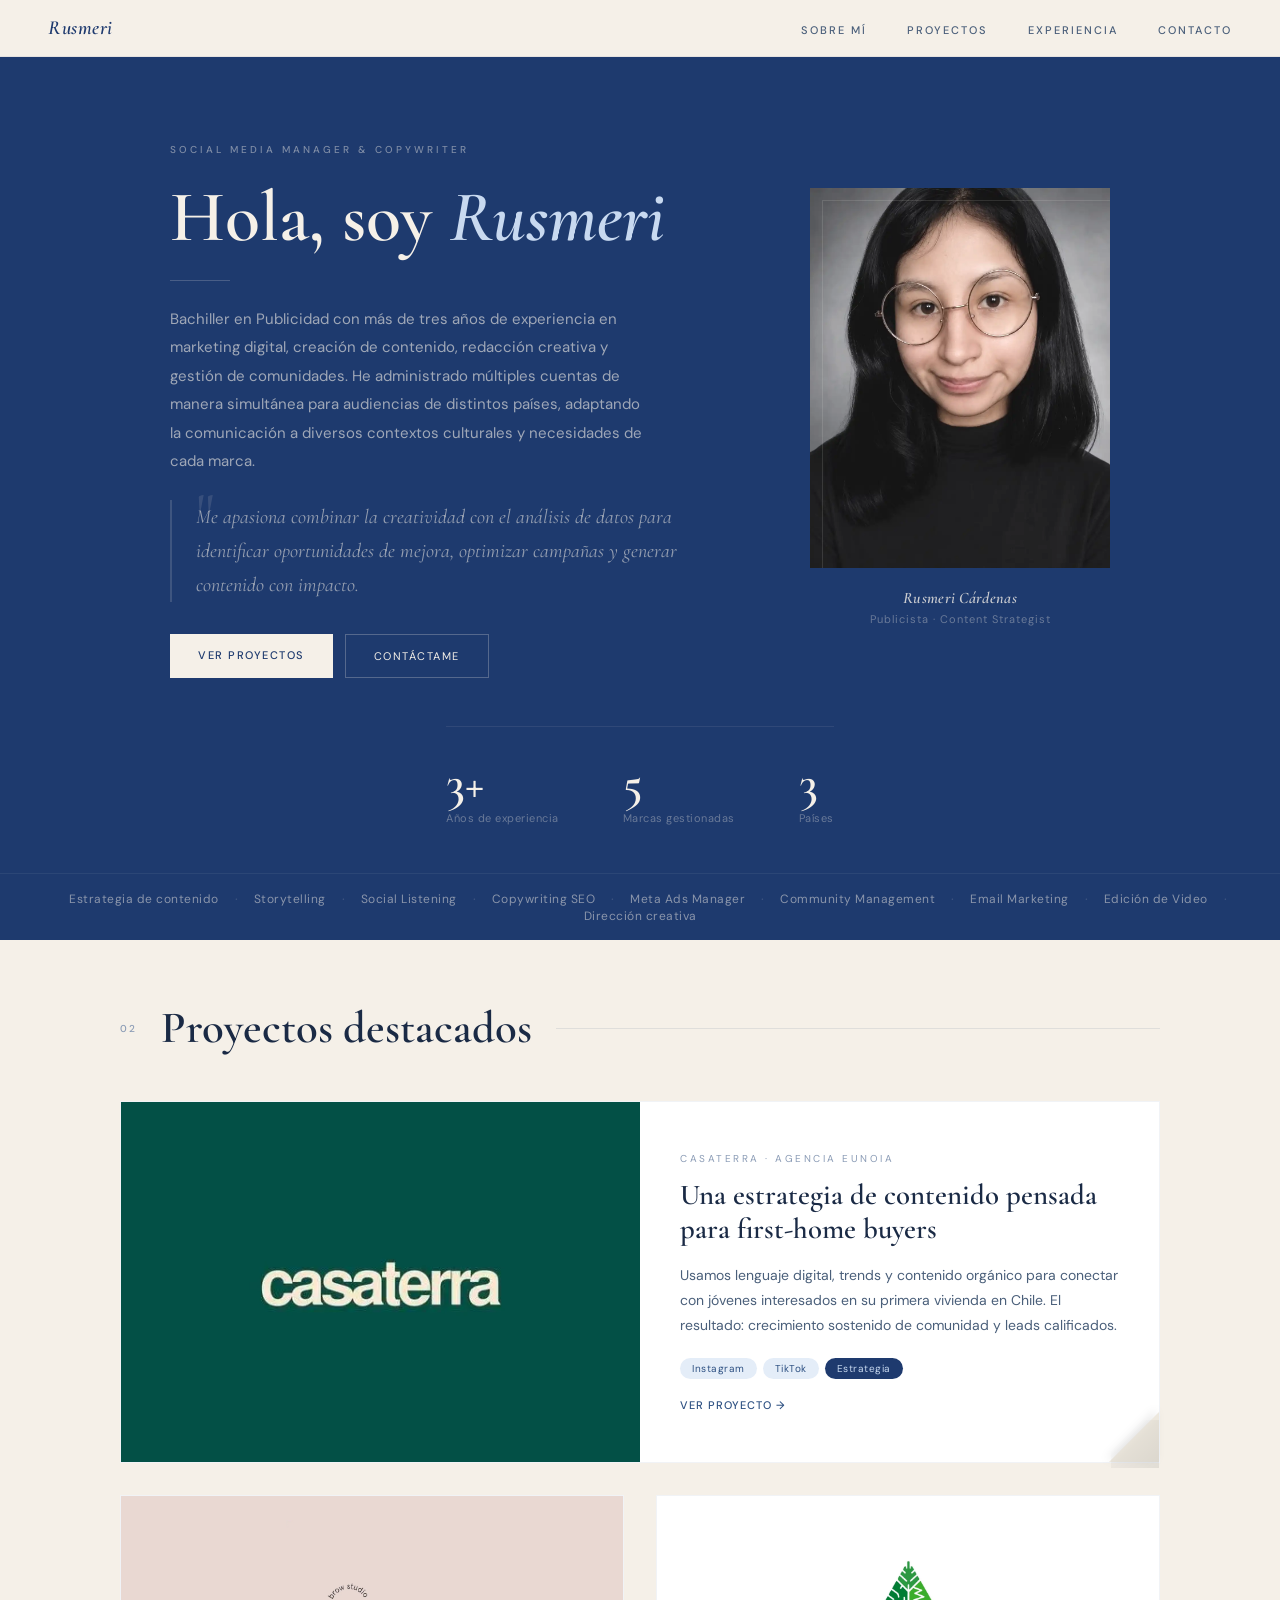
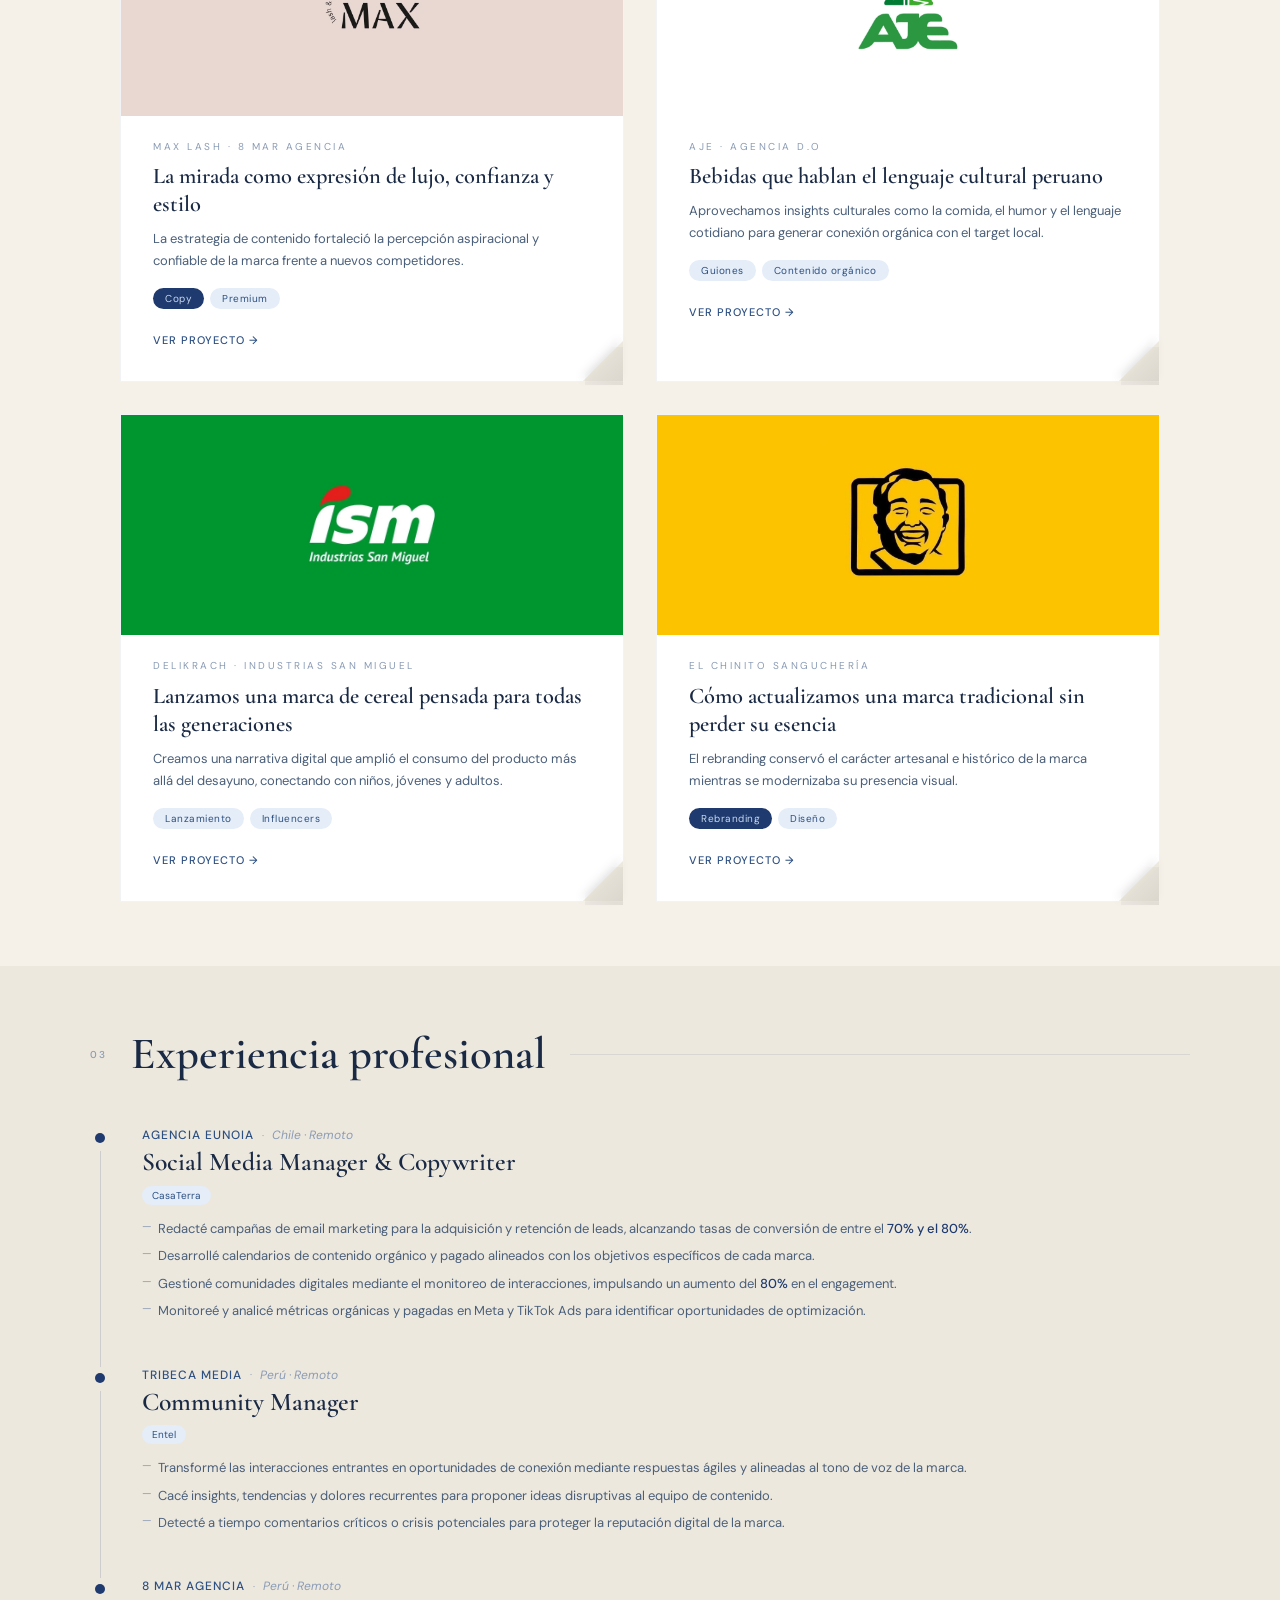
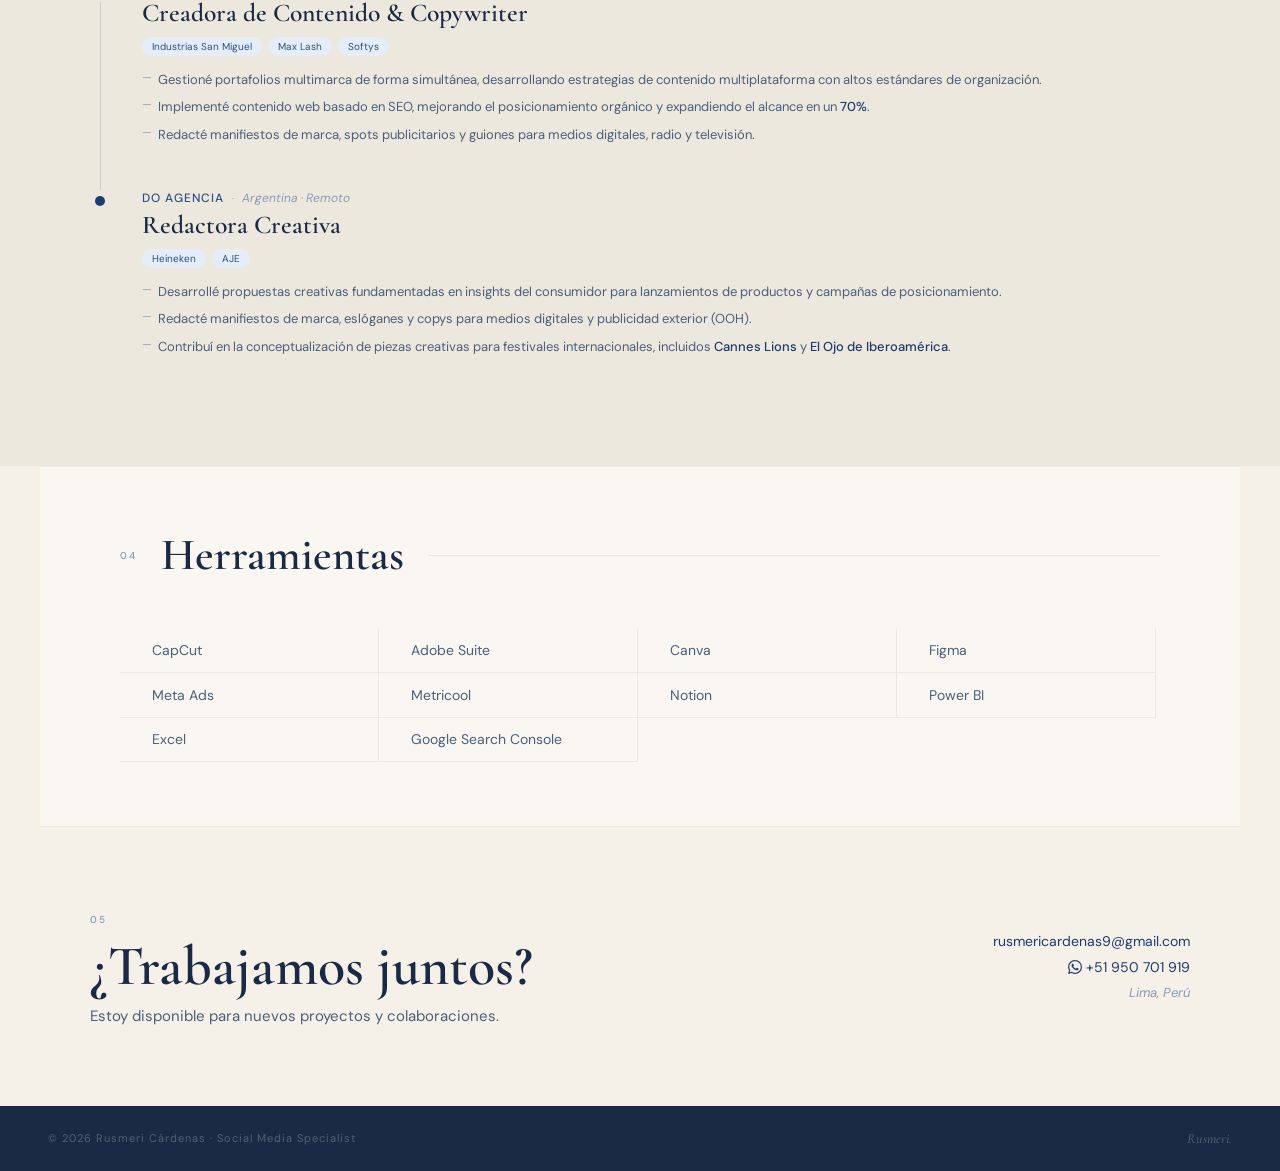
==== commit a341d9da: "feat: page curl effect on project cards - esquina doblada editorial" ====
--- a/index.html
+++ b/index.html
@@ -113,6 +113,7 @@
 
     <!-- Proyecto destacado grande -->
     <article class="project-spread reveal" onclick="location.href='proyecto-casaterra.html'">
+      <div class="page-curl"></div>
       <div class="project-spread-thumb" style="background: #035046;">
         <img src="assets/casaterra.webp" alt="CasaTerra">
       </div>
@@ -125,13 +126,14 @@
           <span class="tag-ed">TikTok</span>
           <span class="tag-ed tag-ed-dark">Estrategia</span>
         </div>
-        <span class="project-spread-cta">Ver proyecto →</span>
+        <span class="project-spread-cta">Ver proyecto</span>
       </div>
     </article>
 
     <!-- Fila de 2 proyectos medianos -->
     <div class="projects-row">
       <article class="project-card-ed reveal reveal-delay-1" onclick="location.href='proyecto-maxlash.html'">
+        <div class="page-curl"></div>
         <div class="project-card-ed-thumb" style="background: #e9d8d2;">
           <img src="assets/maxlash.webp" alt="Max Lash">
         </div>
@@ -143,11 +145,12 @@
             <span class="tag-ed tag-ed-dark">Copy</span>
             <span class="tag-ed">Premium</span>
           </div>
-          <span class="project-spread-cta">Ver proyecto →</span>
+          <span class="project-spread-cta">Ver proyecto</span>
         </div>
       </article>
 
       <article class="project-card-ed reveal reveal-delay-2" onclick="location.href='proyecto-aje.html'">
+        <div class="page-curl"></div>
         <div class="project-card-ed-thumb" style="background: #ffffff;">
           <img src="assets/aje.webp" alt="AJE">
         </div>
@@ -159,7 +162,7 @@
             <span class="tag-ed">Guiones</span>
             <span class="tag-ed">Contenido orgánico</span>
           </div>
-          <span class="project-spread-cta">Ver proyecto →</span>
+          <span class="project-spread-cta">Ver proyecto</span>
         </div>
       </article>
     </div>
@@ -167,6 +170,7 @@
     <!-- Fila de 2 proyectos medianos -->
     <div class="projects-row">
       <article class="project-card-ed reveal reveal-delay-3" onclick="location.href='proyecto-ism.html'">
+        <div class="page-curl"></div>
         <div class="project-card-ed-thumb" style="background: #00962f;">
           <img src="assets/ism.webp" alt="ISM">
         </div>
@@ -178,11 +182,12 @@
             <span class="tag-ed">Lanzamiento</span>
             <span class="tag-ed">Influencers</span>
           </div>
-          <span class="project-spread-cta">Ver proyecto →</span>
+          <span class="project-spread-cta">Ver proyecto</span>
         </div>
       </article>
 
       <article class="project-card-ed reveal reveal-delay-4" onclick="location.href='proyecto-chinito.html'">
+        <div class="page-curl"></div>
         <div class="project-card-ed-thumb" style="background: #fcc300;">
           <img src="assets/chinito.webp" alt="El Chinito">
         </div>
@@ -194,7 +199,7 @@
             <span class="tag-ed tag-ed-dark">Rebranding</span>
             <span class="tag-ed">Diseño</span>
           </div>
-          <span class="project-spread-cta">Ver proyecto →</span>
+          <span class="project-spread-cta">Ver proyecto</span>
         </div>
       </article>
     </div>
--- a/css/styles.css
+++ b/css/styles.css
@@ -449,14 +449,64 @@
   gap: 0;
   background: var(--white);
   border: 1px solid rgba(30, 58, 110, 0.06);
-  overflow: hidden;
+  overflow: visible;
   cursor: pointer;
   transition: transform 0.3s ease, box-shadow 0.3s ease;
+  position: relative;
+}
+
+/* Page curl - esquina doblada */
+.project-spread .page-curl {
+  position: absolute;
+  bottom: 0;
+  right: 0;
+  width: 0;
+  height: 0;
+  border-style: solid;
+  border-width: 0 0 50px 50px;
+  border-color: transparent transparent var(--cream-dark) transparent;
+  z-index: 10;
+  transition: border-width 0.4s cubic-bezier(0.23, 1, 0.32, 1);
+  pointer-events: none;
+  filter: drop-shadow(-3px -3px 4px rgba(0, 0, 0, 0.08));
+}
+
+.project-spread .page-curl::after {
+  content: '';
+  position: absolute;
+  top: 8px;
+  left: -48px;
+  width: 48px;
+  height: 48px;
+  background: linear-gradient(
+    135deg,
+    transparent 30%,
+    rgba(0, 0, 0, 0.04) 50%,
+    rgba(0, 0, 0, 0.08) 100%
+  );
+  transform: rotate(0deg);
+  transform-origin: bottom right;
+}
+
+.project-spread:hover .page-curl {
+  border-width: 0 0 70px 70px;
 }
 
 .project-spread:hover {
-  transform: translateY(-3px);
-  box-shadow: 0 12px 40px rgba(30, 58, 110, 0.08);
+  transform: translateY(-4px);
+  box-shadow: 0 12px 32px rgba(30, 58, 110, 0.1);
+}
+
+.project-spread:hover .project-spread-thumb img {
+  transform: scale(1.04);
+}
+
+.project-spread:hover .project-spread-cta {
+  color: var(--navy);
+}
+
+.project-spread:hover .project-spread-cta::after {
+  transform: translateX(4px);
 }
 
 .project-spread-thumb {
@@ -472,6 +522,7 @@
   height: 100%;
   object-fit: contain;
   padding: 30px;
+  transition: transform 0.5s ease;
 }
 
 .project-spread-info {
@@ -532,7 +583,16 @@
   letter-spacing: 1px;
   text-transform: uppercase;
   color: var(--navy-mid);
-  transition: color 0.2s;
+  transition: color 0.3s;
+  display: inline-flex;
+  align-items: center;
+  gap: 4px;
+}
+
+.project-spread-cta::after {
+  content: '→';
+  display: inline-block;
+  transition: transform 0.3s ease;
 }
 
 .project-spread:hover .project-spread-cta {
@@ -549,14 +609,62 @@
 .project-card-ed {
   background: var(--white);
   border: 1px solid rgba(30, 58, 110, 0.06);
-  overflow: hidden;
+  overflow: visible;
   cursor: pointer;
   transition: transform 0.3s ease, box-shadow 0.3s ease;
+  position: relative;
+}
+
+/* Page curl - esquina doblada */
+.project-card-ed .page-curl {
+  position: absolute;
+  bottom: 0;
+  right: 0;
+  width: 0;
+  height: 0;
+  border-style: solid;
+  border-width: 0 0 40px 40px;
+  border-color: transparent transparent var(--cream-dark) transparent;
+  z-index: 10;
+  transition: border-width 0.4s cubic-bezier(0.23, 1, 0.32, 1);
+  pointer-events: none;
+  filter: drop-shadow(-3px -3px 4px rgba(0, 0, 0, 0.08));
+}
+
+.project-card-ed .page-curl::after {
+  content: '';
+  position: absolute;
+  top: 6px;
+  left: -38px;
+  width: 38px;
+  height: 38px;
+  background: linear-gradient(
+    135deg,
+    transparent 30%,
+    rgba(0, 0, 0, 0.04) 50%,
+    rgba(0, 0, 0, 0.08) 100%
+  );
+}
+
+.project-card-ed:hover .page-curl {
+  border-width: 0 0 55px 55px;
 }
 
 .project-card-ed:hover {
-  transform: translateY(-3px);
-  box-shadow: 0 12px 40px rgba(30, 58, 110, 0.08);
+  transform: translateY(-4px);
+  box-shadow: 0 12px 32px rgba(30, 58, 110, 0.1);
+}
+
+.project-card-ed:hover .project-card-ed-thumb img {
+  transform: scale(1.04);
+}
+
+.project-card-ed:hover .project-spread-cta {
+  color: var(--navy);
+}
+
+.project-card-ed:hover .project-spread-cta::after {
+  transform: translateX(4px);
 }
 
 .project-card-ed-thumb {
@@ -572,6 +680,7 @@
   height: 100%;
   object-fit: contain;
   padding: 24px;
+  transition: transform 0.5s ease;
 }
 
 .project-card-ed-info {
